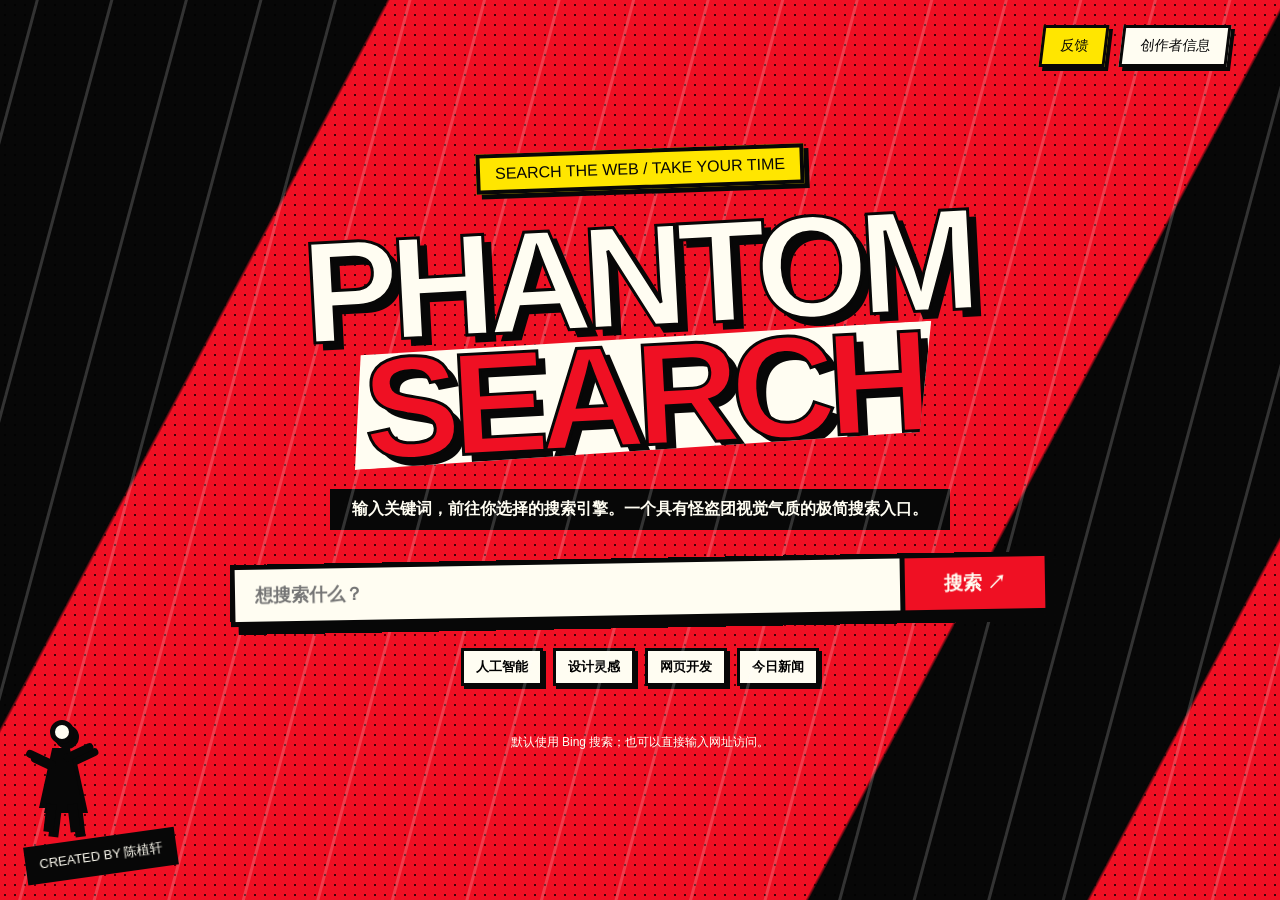
==== index.html @ 52c40236 "Update index.html" ====
<!doctype html><html lang="zh-CN"><head><meta charset="utf-8"><meta name="viewport" content="width=device-width,initial-scale=1"><title>PHANTOM SEARCH</title><style>:root{--r:#ef1023;--b:#070707;--w:#fffdf2;--y:#ffe600}*{box-sizing:border-box}body{margin:0;min-height:100vh;color:var(--w);font-family:Impact,"Arial Black","Microsoft YaHei",sans-serif;background:radial-gradient(circle,rgba(0,0,0,.72) 0 1.3px,transparent 1.5px) 0 0/10px 10px,linear-gradient(118deg,var(--b) 0 22%,transparent 22.2% 73%,var(--b) 73.2% 89%,transparent 89.2%),var(--r);overflow:hidden}body:before{content:"";position:fixed;inset:0;pointer-events:none;opacity:.18;background:repeating-linear-gradient(105deg,transparent 0 34px,#fff 35px 37px,transparent 38px 72px)}a{text-decoration:none;color:inherit}.top{position:absolute;top:25px;right:4vw;display:flex;gap:14px;z-index:5}.top a{color:var(--b);background:var(--w);border:3px solid var(--b);padding:9px 16px;box-shadow:4px 4px 0 var(--b);transform:skew(-7deg);font-size:14px}.top a:first-child{background:var(--y)}main{min-height:100vh;display:grid;place-items:center;padding:90px 20px}.stage{width:min(980px,100%);text-align:center}.stamp{display:inline-block;color:var(--b);background:var(--y);border:4px solid var(--b);padding:7px 15px;box-shadow:5px 5px 0 var(--b);transform:rotate(-2deg)}h1{font-size:clamp(68px,13vw,145px);line-height:.82;margin:28px 0 34px;letter-spacing:-.06em;text-shadow:8px 8px 0 var(--b);-webkit-text-stroke:3px var(--b);transform:rotate(-3deg)}h1 span{display:inline-block;color:var(--r);background:var(--w);padding:0 .08em;clip-path:polygon(2% 4%,100% 0,97% 93%,0 100%)}.sub{font-family:"Microsoft YaHei",sans-serif;font-weight:700;margin:0 auto 28px;max-width:620px;padding:10px 14px;background:var(--b)}.search{display:flex;max-width:820px;margin:auto;transform:rotate(-1deg)}.search input{flex:1;min-width:0;height:62px;padding:0 20px;font-size:18px;font-family:"Microsoft YaHei",sans-serif;font-weight:700;border:5px solid var(--b);outline:0;background:var(--w);color:var(--b);box-shadow:8px 8px 0 var(--b)}.search button{width:145px;border:5px solid var(--b);border-left:0;background:var(--r);color:var(--w);font:900 19px Impact,"Arial Black",sans-serif;cursor:pointer;box-shadow:8px 8px 0 var(--b)}.search button:hover{background:var(--y);color:var(--b)}.quick{margin-top:28px;display:flex;justify-content:center;gap:10px;flex-wrap:wrap}.quick button{font-family:"Microsoft YaHei",sans-serif;font-weight:700;border:3px solid var(--b);background:var(--w);padding:7px 12px;cursor:pointer;box-shadow:3px 3px 0 var(--b)}.note{margin-top:48px;font-family:"Microsoft YaHei",sans-serif;font-size:12px}.corner{position:fixed;left:25px;bottom:25px;background:var(--b);padding:10px 14px;transform:rotate(-8deg);font-size:13px}.phantom{position:fixed;left:25px;bottom:68px;width:70px;height:112px;z-index:30;pointer-events:none;filter:drop-shadow(5px 5px 0 var(--b));animation:f 2.8s ease-in-out infinite}.phantom i{position:absolute;background:var(--b);display:block}.phantom .h{left:25px;top:0;width:24px;height:24px;border:5px solid var(--b);background:var(--w);border-radius:50%}.phantom .bd{left:14px;top:28px;width:44px;height:60px;clip-path:polygon(30% 0,70% 0,100% 100%,0 100%)}.phantom .a{top:35px;width:32px;height:8px;border-radius:8px}.phantom .a1{left:0;transform:rotate(25deg)}.phantom .a2{left:39px;transform:rotate(-25deg);transform-origin:left}.phantom .l{top:84px;width:10px;height:28px}.phantom .l1{left:20px;transform:rotate(7deg)}.phantom .l2{left:44px;transform:rotate(-7deg)}@keyframes f{50%{transform:translateY(-7px) rotate(3deg)}}.transition{position:fixed;inset:0;background:var(--r);z-index:100;opacity:0;pointer-events:none;clip-path:polygon(0 100%,100% 100%,100% 100%,0 100%);transition:opacity .15s,clip-path .42s cubic-bezier(.77,0,.18,1)}body.leaving .transition{opacity:1;clip-path:polygon(0 0,100% 8%,100% 100%,0 92%)}body.leaving .phantom{animation:none;transform:translate(55vw,-45vh) rotate(360deg) scale(1.3);transition:transform .45s cubic-bezier(.2,.8,.2,1)}@media(max-width:650px){.top{right:15px}.top a{font-size:12px;padding:8px 11px}.search{display:block;transform:none}.search input,.search button{width:100%;height:56px}.search button{border:5px solid var(--b);margin-top:10px}.corner{display:none}.phantom{left:8px;bottom:12px;transform:scale(.8);transform-origin:bottom left}}@media(prefers-reduced-motion:reduce){*{animation:none!important;transition:none!important}}</style></head><body><div class="transition"></div><div class="phantom" aria-hidden="true"><i class="h"></i><i class="bd"></i><i class="a a1"></i><i class="a a2"></i><i class="l l1"></i><i class="l l2"></i></div><header class="top"><a href="feedback.html" data-transition>反馈</a><a href="creator.html" data-transition>创作者信息</a></header><main><div class="stage"><div class="stamp">SEARCH THE WEB / TAKE YOUR TIME</div><h1>PHANTOM<br><span>SEARCH</span></h1><p class="sub">输入关键词，前往你选择的搜索引擎。一个具有怪盗团视觉气质的极简搜索入口。</p><form class="search" id="form"><input id="q" autocomplete="off" placeholder="想搜索什么？"><button>搜索 ↗</button></form><div class="quick"><button data-q="人工智能">人工智能</button><button data-q="设计灵感">设计灵感</button><button data-q="网页开发">网页开发</button><button data-q="今日新闻">今日新闻</button></div><div class="note">默认使用 Bing 搜索；也可以直接输入网址访问。</div><div class="corner">CREATED BY 陈植轩</div></div></main><script>const f=document.getElementById('form'),q=document.getElementById('q');f.addEventListener('submit',e=>{e.preventDefault();let x=q.value.trim();if(!x){q.focus();return}location.href=/^https?:\/\//i.test(x)?x:'https://www.bing.com/search?q='+encodeURIComponent(x)});document.querySelectorAll('.quick button').forEach(b=>b.onclick=()=>{q.value=b.dataset.q;f.requestSubmit()});document.querySelectorAll('[data-transition]').forEach(a=>a.onclick=e=>{e.preventDefault();document.body.classList.add('leaving');setTimeout(()=>location.href=a.href,430)});</script></body></html>
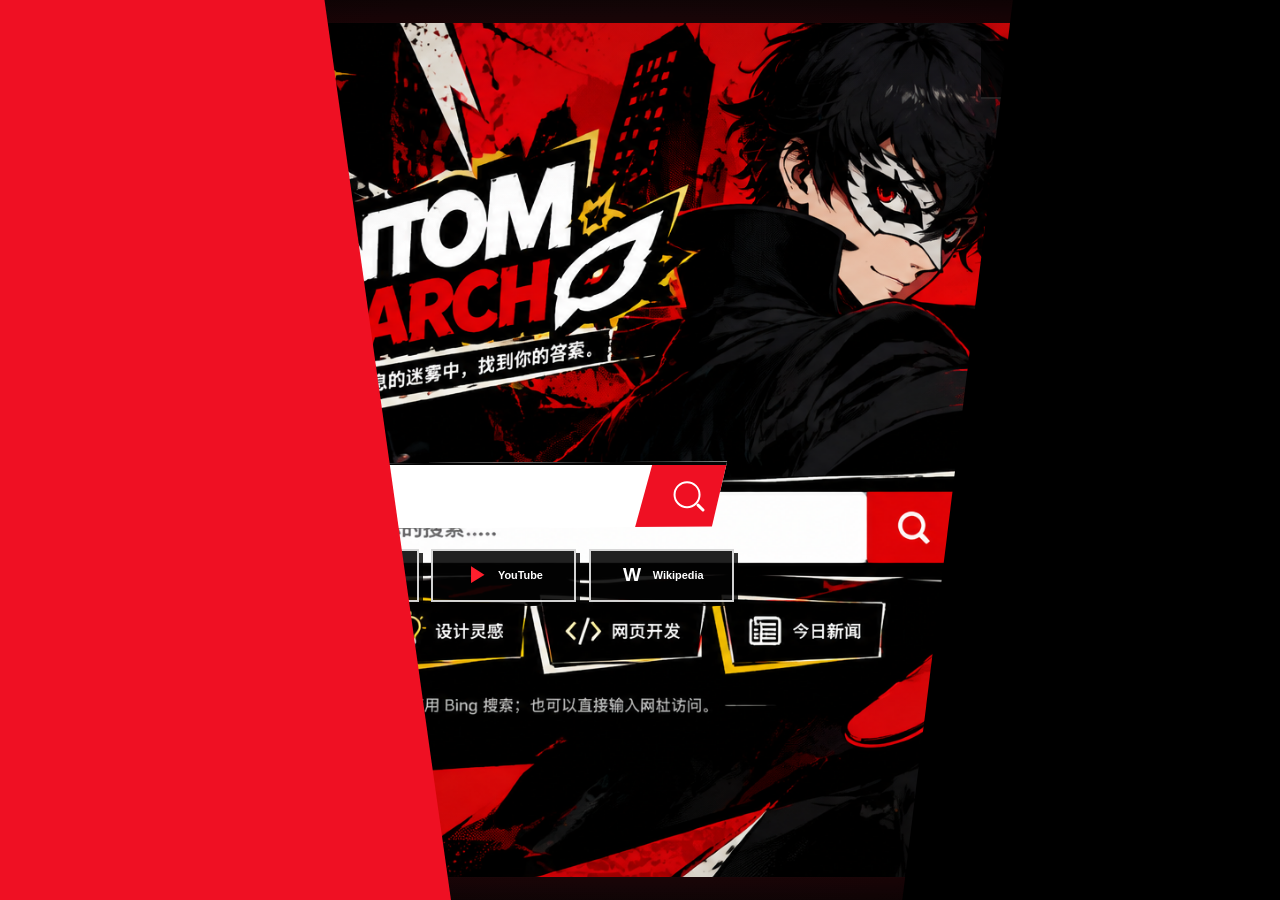
==== commit cdba9883: "Update index.html" ====
--- a/index.html
+++ b/index.html
@@ -1 +1,2277 @@
-<!doctype html><html lang="zh-CN"><head><meta charset="utf-8"><meta name="viewport" content="width=device-width,initial-scale=1"><title>PHANTOM SEARCH</title><style>:root{--r:#ef1023;--b:#070707;--w:#fffdf2;--y:#ffe600}*{box-sizing:border-box}body{margin:0;min-height:100vh;color:var(--w);font-family:Impact,"Arial Black","Microsoft YaHei",sans-serif;background:radial-gradient(circle,rgba(0,0,0,.72) 0 1.3px,transparent 1.5px) 0 0/10px 10px,linear-gradient(118deg,var(--b) 0 22%,transparent 22.2% 73%,var(--b) 73.2% 89%,transparent 89.2%),var(--r);overflow:hidden}body:before{content:"";position:fixed;inset:0;pointer-events:none;opacity:.18;background:repeating-linear-gradient(105deg,transparent 0 34px,#fff 35px 37px,transparent 38px 72px)}a{text-decoration:none;color:inherit}.top{position:absolute;top:25px;right:4vw;display:flex;gap:14px;z-index:5}.top a{color:var(--b);background:var(--w);border:3px solid var(--b);padding:9px 16px;box-shadow:4px 4px 0 var(--b);transform:skew(-7deg);font-size:14px}.top a:first-child{background:var(--y)}main{min-height:100vh;display:grid;place-items:center;padding:90px 20px}.stage{width:min(980px,100%);text-align:center}.stamp{display:inline-block;color:var(--b);background:var(--y);border:4px solid var(--b);padding:7px 15px;box-shadow:5px 5px 0 var(--b);transform:rotate(-2deg)}h1{font-size:clamp(68px,13vw,145px);line-height:.82;margin:28px 0 34px;letter-spacing:-.06em;text-shadow:8px 8px 0 var(--b);-webkit-text-stroke:3px var(--b);transform:rotate(-3deg)}h1 span{display:inline-block;color:var(--r);background:var(--w);padding:0 .08em;clip-path:polygon(2% 4%,100% 0,97% 93%,0 100%)}.sub{font-family:"Microsoft YaHei",sans-serif;font-weight:700;margin:0 auto 28px;max-width:620px;padding:10px 14px;background:var(--b)}.search{display:flex;max-width:820px;margin:auto;transform:rotate(-1deg)}.search input{flex:1;min-width:0;height:62px;padding:0 20px;font-size:18px;font-family:"Microsoft YaHei",sans-serif;font-weight:700;border:5px solid var(--b);outline:0;background:var(--w);color:var(--b);box-shadow:8px 8px 0 var(--b)}.search button{width:145px;border:5px solid var(--b);border-left:0;background:var(--r);color:var(--w);font:900 19px Impact,"Arial Black",sans-serif;cursor:pointer;box-shadow:8px 8px 0 var(--b)}.search button:hover{background:var(--y);color:var(--b)}.quick{margin-top:28px;display:flex;justify-content:center;gap:10px;flex-wrap:wrap}.quick button{font-family:"Microsoft YaHei",sans-serif;font-weight:700;border:3px solid var(--b);background:var(--w);padding:7px 12px;cursor:pointer;box-shadow:3px 3px 0 var(--b)}.note{margin-top:48px;font-family:"Microsoft YaHei",sans-serif;font-size:12px}.corner{position:fixed;left:25px;bottom:25px;background:var(--b);padding:10px 14px;transform:rotate(-8deg);font-size:13px}.phantom{position:fixed;left:25px;bottom:68px;width:70px;height:112px;z-index:30;pointer-events:none;filter:drop-shadow(5px 5px 0 var(--b));animation:f 2.8s ease-in-out infinite}.phantom i{position:absolute;background:var(--b);display:block}.phantom .h{left:25px;top:0;width:24px;height:24px;border:5px solid var(--b);background:var(--w);border-radius:50%}.phantom .bd{left:14px;top:28px;width:44px;height:60px;clip-path:polygon(30% 0,70% 0,100% 100%,0 100%)}.phantom .a{top:35px;width:32px;height:8px;border-radius:8px}.phantom .a1{left:0;transform:rotate(25deg)}.phantom .a2{left:39px;transform:rotate(-25deg);transform-origin:left}.phantom .l{top:84px;width:10px;height:28px}.phantom .l1{left:20px;transform:rotate(7deg)}.phantom .l2{left:44px;transform:rotate(-7deg)}@keyframes f{50%{transform:translateY(-7px) rotate(3deg)}}.transition{position:fixed;inset:0;background:var(--r);z-index:100;opacity:0;pointer-events:none;clip-path:polygon(0 100%,100% 100%,100% 100%,0 100%);transition:opacity .15s,clip-path .42s cubic-bezier(.77,0,.18,1)}body.leaving .transition{opacity:1;clip-path:polygon(0 0,100% 8%,100% 100%,0 92%)}body.leaving .phantom{animation:none;transform:translate(55vw,-45vh) rotate(360deg) scale(1.3);transition:transform .45s cubic-bezier(.2,.8,.2,1)}@media(max-width:650px){.top{right:15px}.top a{font-size:12px;padding:8px 11px}.search{display:block;transform:none}.search input,.search button{width:100%;height:56px}.search button{border:5px solid var(--b);margin-top:10px}.corner{display:none}.phantom{left:8px;bottom:12px;transform:scale(.8);transform-origin:bottom left}}@media(prefers-reduced-motion:reduce){*{animation:none!important;transition:none!important}}</style></head><body><div class="transition"></div><div class="phantom" aria-hidden="true"><i class="h"></i><i class="bd"></i><i class="a a1"></i><i class="a a2"></i><i class="l l1"></i><i class="l l2"></i></div><header class="top"><a href="feedback.html" data-transition>反馈</a><a href="creator.html" data-transition>创作者信息</a></header><main><div class="stage"><div class="stamp">SEARCH THE WEB / TAKE YOUR TIME</div><h1>PHANTOM<br><span>SEARCH</span></h1><p class="sub">输入关键词，前往你选择的搜索引擎。一个具有怪盗团视觉气质的极简搜索入口。</p><form class="search" id="form"><input id="q" autocomplete="off" placeholder="想搜索什么？"><button>搜索 ↗</button></form><div class="quick"><button data-q="人工智能">人工智能</button><button data-q="设计灵感">设计灵感</button><button data-q="网页开发">网页开发</button><button data-q="今日新闻">今日新闻</button></div><div class="note">默认使用 Bing 搜索；也可以直接输入网址访问。</div><div class="corner">CREATED BY 陈植轩</div></div></main><script>const f=document.getElementById('form'),q=document.getElementById('q');f.addEventListener('submit',e=>{e.preventDefault();let x=q.value.trim();if(!x){q.focus();return}location.href=/^https?:\/\//i.test(x)?x:'https://www.bing.com/search?q='+encodeURIComponent(x)});document.querySelectorAll('.quick button').forEach(b=>b.onclick=()=>{q.value=b.dataset.q;f.requestSubmit()});document.querySelectorAll('[data-transition]').forEach(a=>a.onclick=e=>{e.preventDefault();document.body.classList.add('leaving');setTimeout(()=>location.href=a.href,430)});</script></body></html>
+<!doctype html>
+<html lang="zh-CN">
+
+<head>
+<meta charset="utf-8">
+<meta name="viewport" content="width=device-width,initial-scale=1">
+
+<title>PHANTOM SEARCH</title>
+
+<style>
+
+/* =========================================================
+   COLORS
+========================================================= */
+
+:root{
+    --red:#ef1023;
+    --red-dark:#8b0711;
+    --black:#050505;
+    --white:#fffdf2;
+    --yellow:#ffe600;
+    --gold:#ffca28;
+}
+
+*{
+    box-sizing:border-box;
+}
+
+html,
+body{
+    margin:0;
+    width:100%;
+    height:100%;
+}
+
+body{
+    overflow:hidden;
+    background:#000;
+    color:#fff;
+    font-family:
+        Impact,
+        "Arial Black",
+        "Microsoft YaHei",
+        sans-serif;
+}
+
+
+/* =========================================================
+   ACCESSIBILITY
+========================================================= */
+
+.sr-only{
+    position:absolute;
+    width:1px;
+    height:1px;
+    padding:0;
+    margin:-1px;
+    overflow:hidden;
+    clip:rect(0,0,0,0);
+    white-space:nowrap;
+    border:0;
+}
+
+
+/* =========================================================
+   OUTER SCREEN
+========================================================= */
+
+.screen{
+    position:fixed;
+    inset:0;
+
+    display:grid;
+    place-items:center;
+
+    overflow:hidden;
+
+    background:
+        radial-gradient(
+            circle at center,
+            #181818 0,
+            #050505 55%,
+            #000 100%
+        );
+}
+
+
+/* =========================================================
+   3:2 ART STAGE
+
+   背景图本身是 1536 × 1024（3:2）
+   保持这个比例可以让所有按钮位置与背景稳定对应
+========================================================= */
+
+.stage{
+    position:relative;
+
+    width:min(100vw,150vh);
+    aspect-ratio:3 / 2;
+
+    overflow:hidden;
+
+    background:#000;
+
+    box-shadow:
+        0 0 70px rgba(239,16,35,.18);
+}
+
+
+/* =========================================================
+   BACKGROUND ART
+========================================================= */
+
+.art{
+    position:absolute;
+    inset:-1.5%;
+
+    background-image:
+        url("assets/home-bg.png");
+
+    background-size:
+        100% 100%;
+
+    background-position:
+        center;
+
+    background-repeat:
+        no-repeat;
+
+    transform:
+        scale(1.03);
+
+    transition:
+        transform .7s
+        cubic-bezier(.2,.75,.15,1),
+        filter .45s ease;
+}
+
+
+/* 轻微暗角 */
+
+.art::after{
+    content:"";
+
+    position:absolute;
+    inset:0;
+
+    pointer-events:none;
+
+    background:
+        radial-gradient(
+            ellipse at center,
+            transparent 40%,
+            rgba(0,0,0,.18) 100%
+        );
+}
+
+
+/* =========================================================
+   TOP NAVIGATION
+========================================================= */
+
+.top-nav{
+    position:absolute;
+
+    top:2.1%;
+    right:2.6%;
+
+    z-index:30;
+
+    display:flex;
+    align-items:center;
+
+    gap:8px;
+
+    background:
+        rgba(0,0,0,.78);
+
+    padding:
+        .6% 1.1%;
+
+    border-bottom:
+        2px solid rgba(255,255,255,.12);
+}
+
+
+.nav-divider{
+    width:1px;
+    height:24px;
+
+    margin:0 8px;
+
+    background:
+        rgba(255,255,255,.55);
+}
+
+
+.nav-link{
+    position:relative;
+
+    display:flex;
+    align-items:center;
+
+    gap:9px;
+
+    padding:
+        7px 11px;
+
+    border:0;
+
+    color:#fff;
+
+    background:
+        transparent;
+
+    font-family:
+        "Microsoft YaHei",
+        sans-serif;
+
+    font-size:
+        clamp(12px,1vw,17px);
+
+    font-weight:900;
+
+    text-decoration:none;
+
+    cursor:pointer;
+
+    transition:
+        transform .16s ease,
+        color .16s ease;
+}
+
+
+.nav-link:hover{
+    color:var(--yellow);
+
+    transform:
+        translateY(-2px);
+}
+
+
+.nav-icon{
+    display:grid;
+    place-items:center;
+
+    width:26px;
+    height:26px;
+
+    color:var(--red);
+
+    font-size:19px;
+}
+
+
+.nav-link::after{
+    content:"";
+
+    position:absolute;
+
+    left:10px;
+    right:10px;
+
+    bottom:1px;
+
+    height:3px;
+
+    background:
+        var(--red);
+
+    transform:
+        scaleX(0);
+
+    transform-origin:
+        left;
+
+    transition:
+        transform .18s ease;
+}
+
+
+.nav-link:hover::after{
+    transform:
+        scaleX(1);
+}
+
+
+/* =========================================================
+   SEARCH AREA
+
+   位置对应背景图片中的搜索栏
+========================================================= */
+
+.search-area{
+    position:absolute;
+
+    left:3.25%;
+    top:51.35%;
+
+    width:54.1%;
+    height:18%;
+
+    z-index:25;
+}
+
+
+/* =========================================================
+   SEARCH FORM
+========================================================= */
+
+.search-form{
+    position:relative;
+
+    display:flex;
+
+    width:100%;
+    height:45%;
+
+    min-height:48px;
+
+    background:
+        #fff;
+
+    border:
+        clamp(3px,.28vw,5px)
+        solid
+        #050505;
+
+    box-shadow:
+        0 0 0
+        clamp(2px,.14vw,3px)
+        #fff;
+
+    clip-path:
+        polygon(
+            1% 5%,
+            99% 0,
+            96.8% 94%,
+            0 100%
+        );
+
+    transition:
+        filter .2s ease,
+        transform .2s ease;
+}
+
+
+.search-form:focus-within{
+    filter:
+        drop-shadow(
+            0 0 10px
+            rgba(255,230,0,.72)
+        );
+
+    transform:
+        translateY(-2px);
+}
+
+
+/* 扫描光 */
+
+.search-form::after{
+    content:"";
+
+    position:absolute;
+
+    left:-40%;
+    top:0;
+
+    width:24%;
+    height:100%;
+
+    pointer-events:none;
+
+    background:
+        linear-gradient(
+            90deg,
+            transparent,
+            rgba(255,230,0,.2),
+            rgba(255,255,255,.75),
+            transparent
+        );
+
+    transform:
+        skewX(-20deg);
+
+    opacity:0;
+}
+
+
+.search-form:focus-within::after{
+    animation:
+        inputScan .75s ease-out;
+}
+
+
+@keyframes inputScan{
+
+    0%{
+        left:-40%;
+        opacity:0;
+    }
+
+    20%{
+        opacity:1;
+    }
+
+    100%{
+        left:120%;
+        opacity:0;
+    }
+
+}
+
+
+/* =========================================================
+   SEARCH INPUT
+========================================================= */
+
+.search-input{
+    position:relative;
+
+    z-index:2;
+
+    flex:1;
+
+    min-width:0;
+
+    border:0;
+    outline:0;
+
+    padding:
+        0 4.5%;
+
+    color:#222;
+
+    background:#fff;
+
+    font-family:
+        "Microsoft YaHei",
+        sans-serif;
+
+    font-size:
+        clamp(13px,1.2vw,20px);
+
+    font-weight:700;
+}
+
+
+.search-input::placeholder{
+    color:#999;
+}
+
+
+/* =========================================================
+   SEARCH BUTTON
+========================================================= */
+
+.search-button{
+    position:relative;
+
+    z-index:3;
+
+    width:14%;
+
+    min-width:70px;
+
+    border:0;
+
+    color:#fff;
+
+    background:
+        var(--red);
+
+    cursor:pointer;
+
+    clip-path:
+        polygon(
+            18% 0,
+            100% 0,
+            100% 100%,
+            0 100%
+        );
+
+    transition:
+        background .16s ease,
+        color .16s ease;
+}
+
+
+.search-button:hover{
+    color:#050505;
+    background:
+        var(--yellow);
+}
+
+
+.search-icon{
+    position:absolute;
+
+    left:54%;
+    top:50%;
+
+    width:28%;
+    aspect-ratio:1;
+
+    border:
+        clamp(2px,.22vw,4px)
+        solid
+        currentColor;
+
+    border-radius:50%;
+
+    transform:
+        translate(-50%,-55%);
+}
+
+
+.search-icon::after{
+    content:"";
+
+    position:absolute;
+
+    width:45%;
+    height:12%;
+
+    right:-31%;
+    bottom:-14%;
+
+    border-radius:3px;
+
+    background:
+        currentColor;
+
+    transform:
+        rotate(45deg);
+}
+
+
+/* =========================================================
+   SEARCH ENGINE ROW
+========================================================= */
+
+.engine-row{
+    display:flex;
+
+    align-items:center;
+
+    gap:2%;
+
+    height:47%;
+
+    padding-top:2.5%;
+}
+
+
+.engine-label{
+    color:#fff;
+
+    font-family:
+        "Microsoft YaHei",
+        sans-serif;
+
+    font-size:
+        clamp(11px,.95vw,16px);
+
+    font-weight:900;
+
+    white-space:nowrap;
+
+    text-shadow:
+        2px 2px 0 #000;
+}
+
+
+.engine-buttons{
+    flex:1;
+
+    display:grid;
+
+    grid-template-columns:
+        repeat(4,1fr);
+
+    gap:2%;
+}
+
+
+.engine-button{
+    position:relative;
+
+    display:flex;
+
+    align-items:center;
+    justify-content:center;
+
+    gap:8px;
+
+    height:
+        clamp(38px,4.1vw,58px);
+
+    border:
+        2px solid
+        rgba(255,255,255,.82);
+
+    color:#fff;
+
+    background:
+        rgba(3,3,3,.88);
+
+    box-shadow:
+        4px 4px 0
+        rgba(0,0,0,.8);
+
+    font-family:
+        Arial,
+        "Microsoft YaHei",
+        sans-serif;
+
+    font-size:
+        clamp(10px,.85vw,15px);
+
+    font-weight:700;
+
+    cursor:pointer;
+
+    transition:
+        transform .16s ease,
+        border-color .16s ease,
+        color .16s ease,
+        background .16s ease;
+}
+
+
+.engine-button:hover{
+    border-color:
+        var(--yellow);
+
+    transform:
+        translateY(-3px);
+}
+
+
+.engine-button.active{
+    color:#050505;
+
+    background:
+        var(--yellow);
+
+    border-color:
+        #050505;
+
+    box-shadow:
+        5px 5px 0
+        var(--red);
+}
+
+
+.engine-symbol{
+    display:grid;
+
+    place-items:center;
+
+    width:
+        clamp(22px,2vw,31px);
+
+    height:
+        clamp(22px,2vw,31px);
+
+    font-family:
+        Impact,
+        Arial,
+        sans-serif;
+
+    font-size:
+        clamp(14px,1.5vw,23px);
+}
+
+
+.bing{
+    color:#00b7ff;
+}
+
+
+.google{
+    color:#4285f4;
+}
+
+
+.youtube{
+    color:#ff1f2d;
+}
+
+
+.wikipedia{
+    color:#fff;
+}
+
+
+/* active 时图标变黑 */
+
+.engine-button.active
+.engine-symbol{
+    color:#050505;
+}
+
+
+/* =========================================================
+   HAND ENERGY
+
+   放在人物前方手掌附近
+========================================================= */
+
+.hand-energy{
+    position:absolute;
+
+    left:84.1%;
+    top:53.7%;
+
+    width:8%;
+    aspect-ratio:1;
+
+    z-index:18;
+
+    pointer-events:none;
+
+    transform:
+        translate(-50%,-50%);
+}
+
+
+.energy-ring{
+    position:absolute;
+
+    inset:0;
+
+    border:
+        2px solid
+        rgba(255,202,40,.75);
+
+    border-radius:50%;
+
+    opacity:.35;
+
+    animation:
+        ringIdle 3s
+        ease-in-out
+        infinite;
+}
+
+
+.energy-ring:nth-child(2){
+    inset:20%;
+
+    animation-delay:
+        -.7s;
+}
+
+
+.energy-core{
+    position:absolute;
+
+    left:50%;
+    top:50%;
+
+    width:8px;
+    height:8px;
+
+    border-radius:50%;
+
+    background:
+        var(--yellow);
+
+    box-shadow:
+        0 0 14px var(--yellow),
+        0 0 24px var(--red);
+
+    transform:
+        translate(-50%,-50%);
+}
+
+
+@keyframes ringIdle{
+
+    0%,
+    100%{
+        opacity:.18;
+        transform:
+            scale(.7)
+            rotate(0deg);
+    }
+
+    50%{
+        opacity:.55;
+        transform:
+            scale(1.15)
+            rotate(100deg);
+    }
+
+}
+
+
+/* =========================================================
+   PAGE TRANSITION FX
+========================================================= */
+
+.transition-fx{
+    position:fixed;
+
+    inset:0;
+
+    z-index:500;
+
+    pointer-events:none;
+
+    overflow:hidden;
+}
+
+
+.transition-flash{
+    position:absolute;
+
+    inset:0;
+
+    background:#fff;
+
+    opacity:0;
+}
+
+
+.transition-red{
+    position:absolute;
+
+    left:-130%;
+    top:-20%;
+
+    width:160%;
+    height:150%;
+
+    background:
+        var(--red);
+
+    transform:
+        rotate(-8deg);
+}
+
+
+.transition-black{
+    position:absolute;
+
+    right:-140%;
+    top:-25%;
+
+    width:165%;
+    height:160%;
+
+    background:#000;
+
+    transform:
+        rotate(7deg);
+}
+
+
+/* =========================================================
+   CREATOR TRANSITION
+========================================================= */
+
+body.to-creator
+.art{
+    transform:
+        scale(1.09)
+        translate(-2%,1%);
+
+    filter:
+        contrast(1.08)
+        saturate(1.12);
+}
+
+
+body.to-creator
+.hand-energy{
+    animation:
+        creatorEnergy
+        .48s
+        ease-out
+        forwards;
+}
+
+
+@keyframes creatorEnergy{
+
+    0%{
+        transform:
+            translate(-50%,-50%)
+            scale(.8);
+    }
+
+    55%{
+        filter:
+            drop-shadow(
+                0 0 25px
+                var(--yellow)
+            );
+
+        transform:
+            translate(-50%,-50%)
+            scale(2.5)
+            rotate(80deg);
+    }
+
+    100%{
+        opacity:0;
+
+        transform:
+            translate(-50%,-50%)
+            scale(4);
+    }
+
+}
+
+
+body.to-creator
+.transition-flash{
+    animation:
+        pageFlash
+        .25s
+        .31s
+        ease-out
+        forwards;
+}
+
+
+body.to-creator
+.transition-red{
+    animation:
+        creatorRed
+        .45s
+        .32s
+        cubic-bezier(.7,0,.2,1)
+        forwards;
+}
+
+
+body.to-creator
+.transition-black{
+    animation:
+        creatorBlack
+        .45s
+        .43s
+        cubic-bezier(.7,0,.2,1)
+        forwards;
+}
+
+
+@keyframes creatorRed{
+
+    to{
+        left:-10%;
+    }
+
+}
+
+
+@keyframes creatorBlack{
+
+    to{
+        right:-8%;
+    }
+
+}
+
+
+/* =========================================================
+   FEEDBACK TRANSITION
+========================================================= */
+
+body.to-feedback
+.art{
+    transform:
+        scale(1.12)
+        translate(-3%,1.5%);
+
+    filter:
+        contrast(1.14)
+        saturate(1.18);
+}
+
+
+body.to-feedback
+.hand-energy{
+    animation:
+        feedbackBurst
+        .42s
+        ease-out
+        forwards;
+}
+
+
+@keyframes feedbackBurst{
+
+    0%{
+        transform:
+            translate(-50%,-50%)
+            scale(.6);
+    }
+
+    50%{
+        opacity:1;
+
+        filter:
+            drop-shadow(
+                0 0 30px
+                var(--red)
+            );
+
+        transform:
+            translate(-50%,-50%)
+            scale(3.5);
+    }
+
+    100%{
+        opacity:0;
+
+        transform:
+            translate(-50%,-50%)
+            scale(6);
+    }
+
+}
+
+
+body.to-feedback
+.transition-flash{
+    animation:
+        pageFlash
+        .22s
+        .2s
+        ease-out
+        forwards;
+}
+
+
+body.to-feedback
+.transition-red{
+    animation:
+        feedbackRed
+        .42s
+        .21s
+        cubic-bezier(.7,0,.2,1)
+        forwards;
+}
+
+
+body.to-feedback
+.transition-black{
+    animation:
+        feedbackBlack
+        .38s
+        .33s
+        cubic-bezier(.7,0,.2,1)
+        forwards;
+}
+
+
+@keyframes feedbackRed{
+
+    from{
+        left:110%;
+    }
+
+    to{
+        left:-10%;
+    }
+
+}
+
+
+@keyframes feedbackBlack{
+
+    from{
+        right:120%;
+    }
+
+    to{
+        right:-5%;
+    }
+
+}
+
+
+@keyframes pageFlash{
+
+    0%{
+        opacity:0;
+    }
+
+    40%{
+        opacity:.85;
+    }
+
+    100%{
+        opacity:0;
+    }
+
+}
+
+
+/* =========================================================
+   CURSOR
+========================================================= */
+
+.custom-cursor{
+    position:fixed;
+
+    left:-100px;
+    top:-100px;
+
+    width:30px;
+    height:30px;
+
+    z-index:9999;
+
+    pointer-events:none;
+
+    transform:
+        translate(-50%,-50%);
+}
+
+
+.custom-cursor::before{
+    content:"";
+
+    position:absolute;
+
+    inset:2px;
+
+    border:
+        2px solid
+        var(--yellow);
+
+    border-radius:50%;
+
+    box-shadow:
+        0 0 9px
+        rgba(255,230,0,.8);
+}
+
+
+.custom-cursor::after{
+    content:"✦";
+
+    position:absolute;
+
+    left:50%;
+    top:50%;
+
+    color:
+        var(--red);
+
+    font-size:15px;
+
+    transform:
+        translate(-50%,-53%);
+}
+
+
+.cursor-dot{
+    position:fixed;
+
+    width:7px;
+    height:7px;
+
+    z-index:9998;
+
+    pointer-events:none;
+
+    background:
+        var(--yellow);
+
+    transform:
+        translate(-50%,-50%)
+        rotate(45deg);
+
+    animation:
+        dotFade .45s
+        linear
+        forwards;
+}
+
+
+@keyframes dotFade{
+
+    to{
+        opacity:0;
+        transform:
+            translate(-50%,-50%)
+            rotate(160deg)
+            scale(.1);
+    }
+
+}
+
+
+/* =========================================================
+   WIDE-SCREEN DECORATIVE SIDES
+========================================================= */
+
+.side-decoration{
+    position:fixed;
+
+    top:0;
+    bottom:0;
+
+    width:14vw;
+
+    pointer-events:none;
+
+    opacity:.5;
+
+    background:
+        repeating-linear-gradient(
+            -17deg,
+            transparent 0 60px,
+            rgba(239,16,35,.18) 61px 64px,
+            transparent 65px 110px
+        );
+}
+
+
+.side-left{
+    left:0;
+}
+
+
+.side-right{
+    right:0;
+}
+
+
+/* =========================================================
+   MOBILE
+========================================================= */
+
+@media(max-width:760px){
+
+    body{
+        overflow:auto;
+    }
+
+
+    .screen{
+        display:block;
+
+        min-height:100vh;
+
+        background:#050505;
+    }
+
+
+    .stage{
+        width:100vw;
+        height:100vh;
+
+        aspect-ratio:auto;
+    }
+
+
+    .art{
+        inset:0;
+
+        background-size:
+            cover;
+
+        background-position:
+            67% center;
+
+        filter:
+            brightness(.72);
+
+        transform:none;
+    }
+
+
+    .top-nav{
+        top:14px;
+        right:10px;
+
+        padding:3px 5px;
+
+        gap:1px;
+    }
+
+
+    .nav-divider{
+        margin:0 2px;
+    }
+
+
+    .nav-link{
+        padding:7px 8px;
+
+        font-size:11px;
+    }
+
+
+    .nav-icon{
+        width:18px;
+        height:18px;
+
+        font-size:14px;
+    }
+
+
+    .search-area{
+        left:5%;
+        top:auto;
+        bottom:7%;
+
+        width:90%;
+        height:auto;
+
+        padding:
+            13px;
+
+        background:
+            rgba(0,0,0,.83);
+
+        border-left:
+            5px solid
+            var(--red);
+
+        clip-path:
+            polygon(
+                0 3%,
+                98% 0,
+                100% 95%,
+                2% 100%
+            );
+    }
+
+
+    .search-form{
+        height:56px;
+    }
+
+
+    .engine-row{
+        height:auto;
+
+        padding-top:
+            13px;
+    }
+
+
+    .engine-label{
+        display:none;
+    }
+
+
+    .engine-buttons{
+        gap:6px;
+    }
+
+
+    .engine-button{
+        height:44px;
+
+        padding:
+            0 4px;
+
+        font-size:10px;
+    }
+
+
+    .engine-button span:last-child{
+        display:none;
+    }
+
+
+    .hand-energy{
+        display:none;
+    }
+
+
+    .side-decoration{
+        display:none;
+    }
+
+}
+
+
+/* =========================================================
+   TOUCH DEVICES
+========================================================= */
+
+@media(pointer:fine){
+
+    body,
+    button,
+    input,
+    a{
+        cursor:none;
+    }
+
+}
+
+
+@media(pointer:coarse){
+
+    .custom-cursor{
+        display:none;
+    }
+
+}
+
+
+/* =========================================================
+   REDUCED MOTION
+========================================================= */
+
+@media(prefers-reduced-motion:reduce){
+
+    *,
+    *::before,
+    *::after{
+        animation:none !important;
+        transition:none !important;
+    }
+
+}
+
+</style>
+
+</head>
+
+
+<body>
+
+<div class="side-decoration side-left"></div>
+<div class="side-decoration side-right"></div>
+
+
+<div class="screen">
+
+    <div class="stage"
+         id="stage">
+
+
+        <!-- =============================================
+             FINAL HOMEPAGE ART
+        ============================================== -->
+
+        <div class="art"
+             id="art">
+        </div>
+
+
+        <!-- =============================================
+             SEO / ACCESSIBILITY TITLE
+        ============================================== -->
+
+        <h1 class="sr-only">
+            PHANTOM SEARCH
+        </h1>
+
+
+        <!-- =============================================
+             TOP NAVIGATION
+        ============================================== -->
+
+        <nav class="top-nav">
+
+            <a
+                href="feedback.html"
+                class="nav-link"
+                id="feedbackLink"
+                aria-label="前往反馈页面"
+            >
+
+                <span class="nav-icon">
+                    ✉
+                </span>
+
+                <span>
+                    反馈
+                </span>
+
+            </a>
+
+
+            <span class="nav-divider"></span>
+
+
+            <a
+                href="creator.html"
+                class="nav-link"
+                id="creatorLink"
+                aria-label="前往创作者信息页面"
+            >
+
+                <span class="nav-icon">
+                    ♟
+                </span>
+
+                <span>
+                    创作者信息
+                </span>
+
+            </a>
+
+        </nav>
+
+
+        <!-- =============================================
+             REAL SEARCH UI
+        ============================================== -->
+
+        <section
+            class="search-area"
+            aria-label="搜索区域"
+        >
+
+            <form
+                class="search-form"
+                id="searchForm"
+            >
+
+                <input
+                    class="search-input"
+                    id="searchInput"
+                    type="text"
+                    autocomplete="off"
+                    spellcheck="false"
+                    placeholder="搜索任何内容..."
+                    aria-label="搜索内容"
+                >
+
+
+                <button
+                    class="search-button"
+                    type="submit"
+                    aria-label="搜索"
+                >
+
+                    <span
+                        class="search-icon"
+                        aria-hidden="true">
+                    </span>
+
+                </button>
+
+            </form>
+
+
+            <!-- SEARCH ENGINES -->
+
+            <div class="engine-row">
+
+                <span class="engine-label">
+                    快捷搜索：
+                </span>
+
+
+                <div class="engine-buttons">
+
+
+                    <button
+                        type="button"
+                        class="engine-button active"
+                        data-engine="bing"
+                    >
+
+                        <span class="engine-symbol bing">
+                            B
+                        </span>
+
+                        <span>
+                            Bing
+                        </span>
+
+                    </button>
+
+
+                    <button
+                        type="button"
+                        class="engine-button"
+                        data-engine="google"
+                    >
+
+                        <span class="engine-symbol google">
+                            G
+                        </span>
+
+                        <span>
+                            Google
+                        </span>
+
+                    </button>
+
+
+                    <button
+                        type="button"
+                        class="engine-button"
+                        data-engine="youtube"
+                    >
+
+                        <span class="engine-symbol youtube">
+                            ▶
+                        </span>
+
+                        <span>
+                            YouTube
+                        </span>
+
+                    </button>
+
+
+                    <button
+                        type="button"
+                        class="engine-button"
+                        data-engine="wikipedia"
+                    >
+
+                        <span class="engine-symbol wikipedia">
+                            W
+                        </span>
+
+                        <span>
+                            Wikipedia
+                        </span>
+
+                    </button>
+
+
+                </div>
+
+            </div>
+
+        </section>
+
+
+        <!-- =============================================
+             HAND ENERGY
+        ============================================== -->
+
+        <div
+            class="hand-energy"
+            aria-hidden="true"
+        >
+
+            <div class="energy-ring"></div>
+            <div class="energy-ring"></div>
+            <div class="energy-core"></div>
+
+        </div>
+
+    </div>
+
+</div>
+
+
+<!-- =============================================
+     PAGE TRANSITION
+============================================== -->
+
+<div
+    class="transition-fx"
+    aria-hidden="true"
+>
+
+    <div class="transition-flash"></div>
+    <div class="transition-red"></div>
+    <div class="transition-black"></div>
+
+</div>
+
+
+<!-- =============================================
+     CUSTOM CURSOR
+============================================== -->
+
+<div
+    class="custom-cursor"
+    id="customCursor"
+    aria-hidden="true"
+></div>
+
+
+<script>
+
+/* =========================================================
+   SEARCH ENGINE
+========================================================= */
+
+const searchForm =
+    document.getElementById(
+        "searchForm"
+    );
+
+const searchInput =
+    document.getElementById(
+        "searchInput"
+    );
+
+const engineButtons =
+    document.querySelectorAll(
+        ".engine-button"
+    );
+
+
+let currentEngine =
+    "bing";
+
+
+const engines = {
+
+    bing:
+        "https://www.bing.com/search?q=",
+
+    google:
+        "https://www.google.com/search?q=",
+
+    youtube:
+        "https://www.youtube.com/results?search_query=",
+
+    wikipedia:
+        "https://zh.wikipedia.org/w/index.php?search="
+
+};
+
+
+
+/* =========================================================
+   CHANGE ENGINE
+========================================================= */
+
+engineButtons.forEach(button => {
+
+    button.addEventListener(
+        "click",
+        function(){
+
+            engineButtons.forEach(
+                item => {
+
+                    item.classList.remove(
+                        "active"
+                    );
+
+                }
+            );
+
+
+            this.classList.add(
+                "active"
+            );
+
+
+            currentEngine =
+                this.dataset.engine;
+
+
+            /*
+               如果输入框已经有内容，
+               点击搜索引擎按钮直接执行搜索。
+            */
+
+            if(
+                searchInput.value
+                .trim()
+            ){
+
+                performSearch();
+
+            }else{
+
+                searchInput.focus();
+
+            }
+
+        }
+    );
+
+});
+
+
+
+/* =========================================================
+   SEARCH FORM
+========================================================= */
+
+searchForm.addEventListener(
+    "submit",
+    function(event){
+
+        event.preventDefault();
+
+        performSearch();
+
+    }
+);
+
+
+
+/* =========================================================
+   SEARCH FUNCTION
+========================================================= */
+
+function performSearch(){
+
+    const value =
+        searchInput.value.trim();
+
+
+    if(!value){
+
+        searchInput.focus();
+
+        return;
+
+    }
+
+
+    /*
+       完整 URL：
+       https://example.com
+    */
+
+    if(
+        /^https?:\/\//i
+        .test(value)
+    ){
+
+        window.location.href =
+            value;
+
+        return;
+
+    }
+
+
+    /*
+       类似：
+       github.com
+       openai.com
+       wikipedia.org/wiki/...
+    */
+
+    if(
+        !/\s/.test(value)
+        &&
+        /^[a-z0-9-]+(\.[a-z0-9-]+)+([/?#].*)?$/i
+        .test(value)
+    ){
+
+        window.location.href =
+            "https://" + value;
+
+        return;
+
+    }
+
+
+    /*
+       普通关键词搜索
+    */
+
+    const target =
+        engines[currentEngine]
+        +
+        encodeURIComponent(value);
+
+
+    window.location.href =
+        target;
+
+}
+
+
+
+/* =========================================================
+   NAVIGATION TRANSITIONS
+========================================================= */
+
+const creatorLink =
+    document.getElementById(
+        "creatorLink"
+    );
+
+const feedbackLink =
+    document.getElementById(
+        "feedbackLink"
+    );
+
+
+creatorLink.addEventListener(
+    "click",
+    function(event){
+
+        event.preventDefault();
+
+        goToPage(
+            this.href,
+            "creator"
+        );
+
+    }
+);
+
+
+feedbackLink.addEventListener(
+    "click",
+    function(event){
+
+        event.preventDefault();
+
+        goToPage(
+            this.href,
+            "feedback"
+        );
+
+    }
+);
+
+
+
+/* =========================================================
+   PAGE TRANSITION FUNCTION
+========================================================= */
+
+let changingPage =
+    false;
+
+
+function goToPage(
+    target,
+    type
+){
+
+    if(changingPage){
+        return;
+    }
+
+
+    changingPage =
+        true;
+
+
+    if(
+        type ===
+        "creator"
+    ){
+
+        document.body
+            .classList
+            .add(
+                "to-creator"
+            );
+
+    }else{
+
+        document.body
+            .classList
+            .add(
+                "to-feedback"
+            );
+
+    }
+
+
+    /*
+       当前版本：
+       使用网页动态过渡。
+
+       以后如果我们制作出真正连续人物动画，
+       就可以在这里接入动画，
+       整个首页其他代码都不用推翻。
+    */
+
+    setTimeout(
+        function(){
+
+            window.location.href =
+                target;
+
+        },
+        720
+    );
+
+}
+
+
+
+/* =========================================================
+   BACKGROUND PARALLAX
+========================================================= */
+
+const art =
+    document.getElementById(
+        "art"
+    );
+
+const stage =
+    document.getElementById(
+        "stage"
+    );
+
+
+let pointerX =
+    0;
+
+let pointerY =
+    0;
+
+
+stage.addEventListener(
+    "mousemove",
+    function(event){
+
+        if(
+            changingPage
+        ){
+            return;
+        }
+
+
+        const rect =
+            stage.getBoundingClientRect();
+
+
+        const x =
+            (
+                event.clientX
+                -
+                rect.left
+            )
+            /
+            rect.width
+            -
+            .5;
+
+
+        const y =
+            (
+                event.clientY
+                -
+                rect.top
+            )
+            /
+            rect.height
+            -
+            .5;
+
+
+        pointerX =
+            x * -5;
+
+        pointerY =
+            y * -3;
+
+
+        art.style.transform =
+            `scale(1.035)
+             translate(
+                 ${pointerX}px,
+                 ${pointerY}px
+             )`;
+
+    }
+);
+
+
+stage.addEventListener(
+    "mouseleave",
+    function(){
+
+        if(
+            changingPage
+        ){
+            return;
+        }
+
+
+        art.style.transform =
+            "scale(1.03)";
+
+    }
+);
+
+
+
+/* =========================================================
+   CUSTOM CURSOR
+========================================================= */
+
+const cursor =
+    document.getElementById(
+        "customCursor"
+    );
+
+
+let mouseX =
+    -100;
+
+let mouseY =
+    -100;
+
+let cursorX =
+    -100;
+
+let cursorY =
+    -100;
+
+let lastTrail =
+    0;
+
+
+
+document.addEventListener(
+    "mousemove",
+    function(event){
+
+        mouseX =
+            event.clientX;
+
+        mouseY =
+            event.clientY;
+
+
+        createCursorTrail(
+            mouseX,
+            mouseY
+        );
+
+    }
+);
+
+
+
+function animateCursor(){
+
+    cursorX +=
+        (
+            mouseX
+            -
+            cursorX
+        )
+        *
+        .28;
+
+
+    cursorY +=
+        (
+            mouseY
+            -
+            cursorY
+        )
+        *
+        .28;
+
+
+    cursor.style.left =
+        cursorX + "px";
+
+    cursor.style.top =
+        cursorY + "px";
+
+
+    requestAnimationFrame(
+        animateCursor
+    );
+
+}
+
+
+animateCursor();
+
+
+
+/* =========================================================
+   CURSOR TRAIL
+========================================================= */
+
+function createCursorTrail(
+    x,
+    y
+){
+
+    if(
+        !window.matchMedia(
+            "(pointer:fine)"
+        ).matches
+    ){
+        return;
+    }
+
+
+    const now =
+        performance.now();
+
+
+    if(
+        now
+        -
+        lastTrail
+        <
+        45
+    ){
+        return;
+    }
+
+
+    lastTrail =
+        now;
+
+
+    const particle =
+        document.createElement(
+            "span"
+        );
+
+
+    particle.className =
+        "cursor-dot";
+
+
+    particle.style.left =
+        (
+            x
+            +
+            (
+                Math.random()
+                -
+                .5
+            )
+            *
+            10
+        )
+        +
+        "px";
+
+
+    particle.style.top =
+        (
+            y
+            +
+            (
+                Math.random()
+                -
+                .5
+            )
+            *
+            10
+        )
+        +
+        "px";
+
+
+    document.body.appendChild(
+        particle
+    );
+
+
+    setTimeout(
+        function(){
+
+            particle.remove();
+
+        },
+        470
+    );
+
+}
+
+</script>
+
+</body>
+</html>
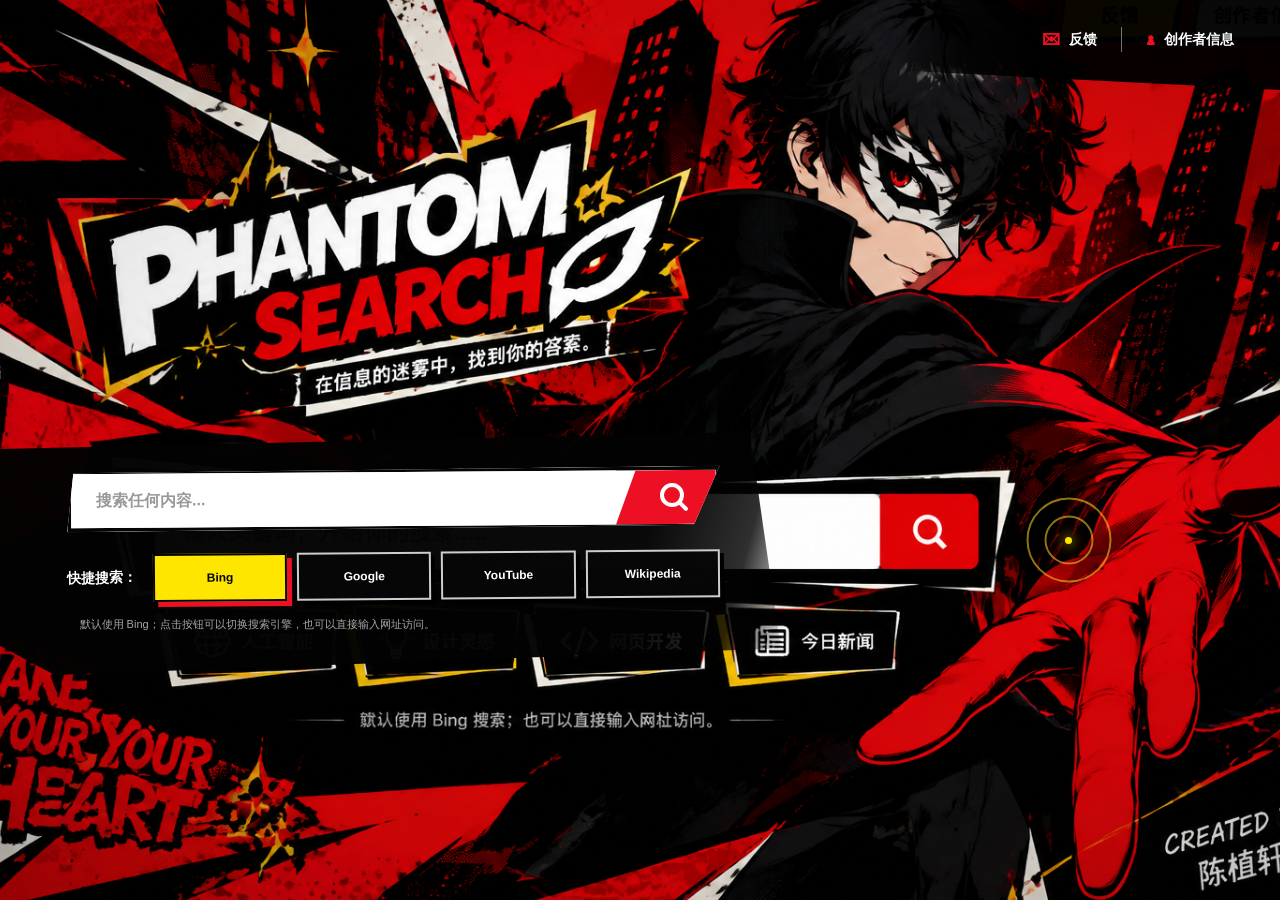
==== commit 2d2a632f: "Update index.html" ====
--- a/index.html
+++ b/index.html
@@ -9,17 +9,12 @@
 
 <style>
 
-/* =========================================================
-   COLORS
-========================================================= */
-
 :root{
-    --red:#ef1023;
-    --red-dark:#8b0711;
+    --red:#ed1024;
     --black:#050505;
     --white:#fffdf2;
     --yellow:#ffe600;
-    --gold:#ffca28;
+    --gold:#ffc928;
 }
 
 *{
@@ -44,156 +39,170 @@
         sans-serif;
 }
 
-
-/* =========================================================
-   ACCESSIBILITY
-========================================================= */
-
-.sr-only{
-    position:absolute;
-    width:1px;
-    height:1px;
-    padding:0;
-    margin:-1px;
-    overflow:hidden;
-    clip:rect(0,0,0,0);
-    white-space:nowrap;
-    border:0;
-}
-
-
-/* =========================================================
-   OUTER SCREEN
-========================================================= */
-
-.screen{
+/* =========================================================
+   FULL SCREEN
+========================================================= */
+
+.stage{
     position:fixed;
     inset:0;
-
-    display:grid;
-    place-items:center;
-
     overflow:hidden;
+    background:#000;
+}
+
+/* =========================================================
+   BACKGROUND
+
+   不再限制 3:2
+   直接铺满整个浏览器
+========================================================= */
+
+.background{
+    position:absolute;
+    inset:-2%;
+
+    background-image:
+        url("assets/home-bg.png");
+
+    background-repeat:no-repeat;
+    background-position:center 51%;
+    background-size:cover;
+
+    transform:scale(1.025);
+
+    transition:
+        transform .6s cubic-bezier(.2,.75,.2,1),
+        filter .4s ease;
+}
+
+/* 暗角 */
+
+.background::after{
+    content:"";
+
+    position:absolute;
+    inset:0;
+
+    pointer-events:none;
 
     background:
         radial-gradient(
-            circle at center,
-            #181818 0,
-            #050505 55%,
-            #000 100%
+            ellipse at 55% 45%,
+            transparent 35%,
+            rgba(0,0,0,.10) 65%,
+            rgba(0,0,0,.35) 100%
         );
 }
 
-
-/* =========================================================
-   3:2 ART STAGE
-
-   背景图本身是 1536 × 1024（3:2）
-   保持这个比例可以让所有按钮位置与背景稳定对应
-========================================================= */
-
-.stage{
-    position:relative;
-
-    width:min(100vw,150vh);
-    aspect-ratio:3 / 2;
-
-    overflow:hidden;
-
-    background:#000;
-
-    box-shadow:
-        0 0 70px rgba(239,16,35,.18);
-}
-
-
-/* =========================================================
-   BACKGROUND ART
-========================================================= */
-
-.art{
+/* =========================================================
+   COVER ORIGINAL FAKE UI
+
+   原图片已经画有搜索框和按钮。
+   这里把那一部分自然遮住，
+   再放真正可以操作的 HTML。
+========================================================= */
+
+.search-mask{
     position:absolute;
-    inset:-1.5%;
-
-    background-image:
-        url("assets/home-bg.png");
-
-    background-size:
-        100% 100%;
-
-    background-position:
-        center;
-
-    background-repeat:
-        no-repeat;
-
-    transform:
-        scale(1.03);
-
-    transition:
-        transform .7s
-        cubic-bezier(.2,.75,.15,1),
-        filter .45s ease;
-}
-
-
-/* 轻微暗角 */
-
-.art::after{
+
+    left:0;
+    top:48%;
+
+    width:61%;
+    height:27%;
+
+    z-index:5;
+
+    pointer-events:none;
+
+    background:
+        linear-gradient(
+            105deg,
+            rgba(2,2,2,.98) 0%,
+            rgba(2,2,2,.97) 80%,
+            rgba(2,2,2,.82) 92%,
+            transparent 100%
+        );
+
+    clip-path:
+        polygon(
+            0 7%,
+            96% 0,
+            100% 89%,
+            7% 100%,
+            0 88%
+        );
+}
+
+/* 红色漫画切片 */
+
+.search-mask::before{
     content:"";
 
     position:absolute;
-    inset:0;
+
+    left:-5%;
+    bottom:-14px;
+
+    width:62%;
+    height:9px;
+
+    background:var(--red);
+
+    transform:rotate(-2deg);
+}
+
+/* =========================================================
+   TOP NAV MASK
+========================================================= */
+
+.nav-mask{
+    position:absolute;
+
+    right:0;
+    top:0;
+
+    width:30%;
+    height:10%;
+
+    z-index:8;
 
     pointer-events:none;
 
     background:
-        radial-gradient(
-            ellipse at center,
-            transparent 40%,
-            rgba(0,0,0,.18) 100%
+        linear-gradient(
+            100deg,
+            transparent 0%,
+            rgba(0,0,0,.80) 18%,
+            rgba(0,0,0,.96) 35%
         );
-}
-
-
-/* =========================================================
-   TOP NAVIGATION
+
+    clip-path:
+        polygon(
+            12% 0,
+            100% 0,
+            100% 100%,
+            0 78%
+        );
+}
+
+/* =========================================================
+   NAVIGATION
 ========================================================= */
 
 .top-nav{
     position:absolute;
 
-    top:2.1%;
-    right:2.6%;
+    top:20px;
+    right:32px;
 
     z-index:30;
 
     display:flex;
     align-items:center;
 
-    gap:8px;
-
-    background:
-        rgba(0,0,0,.78);
-
-    padding:
-        .6% 1.1%;
-
-    border-bottom:
-        2px solid rgba(255,255,255,.12);
-}
-
-
-.nav-divider{
-    width:1px;
-    height:24px;
-
-    margin:0 8px;
-
-    background:
-        rgba(255,255,255,.55);
-}
-
+    gap:10px;
+}
 
 .nav-link{
     position:relative;
@@ -204,54 +213,30 @@
     gap:9px;
 
     padding:
-        7px 11px;
-
-    border:0;
+        9px 14px;
 
     color:#fff;
 
-    background:
-        transparent;
+    text-decoration:none;
 
     font-family:
         "Microsoft YaHei",
         sans-serif;
 
-    font-size:
-        clamp(12px,1vw,17px);
-
+    font-size:14px;
     font-weight:900;
-
-    text-decoration:none;
-
-    cursor:pointer;
 
     transition:
         transform .16s ease,
         color .16s ease;
 }
 
-
 .nav-link:hover{
     color:var(--yellow);
 
     transform:
-        translateY(-2px);
-}
-
-
-.nav-icon{
-    display:grid;
-    place-items:center;
-
-    width:26px;
-    height:26px;
-
-    color:var(--red);
-
-    font-size:19px;
-}
-
+        translateY(-3px);
+}
 
 .nav-link::after{
     content:"";
@@ -261,51 +246,54 @@
     left:10px;
     right:10px;
 
-    bottom:1px;
+    bottom:2px;
 
     height:3px;
 
-    background:
-        var(--red);
-
-    transform:
-        scaleX(0);
-
-    transform-origin:
-        left;
+    background:var(--red);
+
+    transform:scaleX(0);
+
+    transform-origin:left;
 
     transition:
         transform .18s ease;
 }
 
-
 .nav-link:hover::after{
-    transform:
-        scaleX(1);
-}
-
-
-/* =========================================================
-   SEARCH AREA
-
-   位置对应背景图片中的搜索栏
+    transform:scaleX(1);
+}
+
+.nav-icon{
+    color:var(--red);
+    font-size:18px;
+}
+
+.nav-divider{
+    width:1px;
+    height:25px;
+
+    background:
+        rgba(255,255,255,.45);
+}
+
+/* =========================================================
+   REAL SEARCH AREA
 ========================================================= */
 
 .search-area{
     position:absolute;
 
-    left:3.25%;
-    top:51.35%;
-
-    width:54.1%;
-    height:18%;
-
-    z-index:25;
-}
-
-
-/* =========================================================
-   SEARCH FORM
+    left:5.2%;
+    top:52%;
+
+    width:min(760px,51vw);
+
+    z-index:20;
+}
+
+/* =========================================================
+   SEARCH BAR
 ========================================================= */
 
 .search-form{
@@ -314,60 +302,54 @@
     display:flex;
 
     width:100%;
-    height:45%;
-
-    min-height:48px;
-
-    background:
-        #fff;
-
-    border:
-        clamp(3px,.28vw,5px)
-        solid
-        #050505;
+    height:62px;
+
+    background:#fff;
+
+    border:4px solid #050505;
 
     box-shadow:
-        0 0 0
-        clamp(2px,.14vw,3px)
-        #fff;
+        0 0 0 2px #fff,
+        8px 8px 0 rgba(0,0,0,.85);
 
     clip-path:
         polygon(
             1% 5%,
-            99% 0,
-            96.8% 94%,
+            100% 0,
+            96% 95%,
             0 100%
         );
 
+    transform:rotate(-.4deg);
+
     transition:
-        filter .2s ease,
-        transform .2s ease;
-}
-
+        transform .18s ease,
+        filter .18s ease;
+}
 
 .search-form:focus-within{
+    transform:
+        rotate(-.4deg)
+        translateY(-3px);
+
     filter:
         drop-shadow(
-            0 0 10px
-            rgba(255,230,0,.72)
+            0 0 9px
+            rgba(255,230,0,.6)
         );
-
-    transform:
-        translateY(-2px);
-}
-
-
-/* 扫描光 */
+}
+
+/* 输入扫描光 */
 
 .search-form::after{
     content:"";
 
     position:absolute;
 
-    left:-40%;
+    left:-35%;
     top:0;
 
-    width:24%;
+    width:22%;
     height:100%;
 
     pointer-events:none;
@@ -376,28 +358,25 @@
         linear-gradient(
             90deg,
             transparent,
-            rgba(255,230,0,.2),
+            rgba(255,230,0,.15),
             rgba(255,255,255,.75),
             transparent
         );
 
-    transform:
-        skewX(-20deg);
+    transform:skewX(-20deg);
 
     opacity:0;
 }
-
 
 .search-form:focus-within::after{
     animation:
-        inputScan .75s ease-out;
-}
-
-
-@keyframes inputScan{
+        searchScan .8s ease-out;
+}
+
+@keyframes searchScan{
 
     0%{
-        left:-40%;
+        left:-35%;
         opacity:0;
     }
 
@@ -412,16 +391,11 @@
 
 }
 
-
-/* =========================================================
-   SEARCH INPUT
+/* =========================================================
+   INPUT
 ========================================================= */
 
 .search-input{
-    position:relative;
-
-    z-index:2;
-
     flex:1;
 
     min-width:0;
@@ -430,28 +404,23 @@
     outline:0;
 
     padding:
-        0 4.5%;
-
-    color:#222;
+        0 25px;
 
     background:#fff;
+    color:#191919;
 
     font-family:
         "Microsoft YaHei",
         sans-serif;
 
-    font-size:
-        clamp(13px,1.2vw,20px);
-
+    font-size:16px;
     font-weight:700;
 }
-
 
 .search-input::placeholder{
     color:#999;
 }
 
-
 /* =========================================================
    SEARCH BUTTON
 ========================================================= */
@@ -459,119 +428,104 @@
 .search-button{
     position:relative;
 
-    z-index:3;
-
-    width:14%;
-
-    min-width:70px;
+    width:100px;
 
     border:0;
 
-    color:#fff;
-
-    background:
-        var(--red);
+    background:var(--red);
+    color:white;
 
     cursor:pointer;
 
     clip-path:
         polygon(
-            18% 0,
+            20% 0,
             100% 0,
             100% 100%,
             0 100%
         );
 
     transition:
-        background .16s ease,
-        color .16s ease;
-}
-
+        background .15s ease,
+        color .15s ease;
+}
 
 .search-button:hover{
     color:#050505;
-    background:
-        var(--yellow);
-}
-
+    background:var(--yellow);
+}
 
 .search-icon{
     position:absolute;
 
-    left:54%;
-    top:50%;
-
-    width:28%;
-    aspect-ratio:1;
+    left:56%;
+    top:47%;
+
+    width:24px;
+    height:24px;
 
     border:
-        clamp(2px,.22vw,4px)
-        solid
+        4px solid
         currentColor;
 
     border-radius:50%;
 
     transform:
-        translate(-50%,-55%);
-}
-
+        translate(-50%,-50%);
+}
 
 .search-icon::after{
     content:"";
 
     position:absolute;
 
-    width:45%;
-    height:12%;
-
-    right:-31%;
-    bottom:-14%;
-
-    border-radius:3px;
+    width:12px;
+    height:4px;
+
+    right:-9px;
+    bottom:-5px;
 
     background:
         currentColor;
 
+    border-radius:4px;
+
     transform:
         rotate(45deg);
 }
 
-
-/* =========================================================
-   SEARCH ENGINE ROW
-========================================================= */
-
-.engine-row{
+/* =========================================================
+   ENGINE SELECTOR
+========================================================= */
+
+.engine-section{
     display:flex;
 
     align-items:center;
 
-    gap:2%;
-
-    height:47%;
-
-    padding-top:2.5%;
-}
-
-
-.engine-label{
-    color:#fff;
+    margin-top:22px;
+
+    gap:16px;
+
+    transform:
+        rotate(-.5deg);
+}
+
+.engine-title{
+    flex:none;
 
     font-family:
         "Microsoft YaHei",
         sans-serif;
 
-    font-size:
-        clamp(11px,.95vw,16px);
-
+    font-size:14px;
     font-weight:900;
 
     white-space:nowrap;
 
     text-shadow:
-        2px 2px 0 #000;
-}
-
+        2px 2px #000;
+}
 
 .engine-buttons{
     flex:1;
@@ -581,57 +535,44 @@
     grid-template-columns:
         repeat(4,1fr);
 
-    gap:2%;
-}
-
-
-.engine-button{
+    gap:10px;
+}
+
+.engine{
     position:relative;
 
-    display:flex;
-
-    align-items:center;
-    justify-content:center;
-
-    gap:8px;
-
-    height:
-        clamp(38px,4.1vw,58px);
+    height:48px;
 
     border:
         2px solid
-        rgba(255,255,255,.82);
-
-    color:#fff;
+        rgba(255,255,255,.8);
+
+    color:white;
 
     background:
-        rgba(3,3,3,.88);
+        rgba(7,7,7,.95);
 
     box-shadow:
-        4px 4px 0
-        rgba(0,0,0,.8);
+        4px 4px 0 #000;
 
     font-family:
         Arial,
         "Microsoft YaHei",
         sans-serif;
 
-    font-size:
-        clamp(10px,.85vw,15px);
-
-    font-weight:700;
+    font-size:12px;
+    font-weight:800;
 
     cursor:pointer;
 
     transition:
-        transform .16s ease,
-        border-color .16s ease,
-        color .16s ease,
-        background .16s ease;
-}
-
-
-.engine-button:hover{
+        transform .14s ease,
+        background .14s ease,
+        color .14s ease,
+        border-color .14s ease;
+}
+
+.engine:hover{
     border-color:
         var(--yellow);
 
@@ -639,8 +580,7 @@
         translateY(-3px);
 }
 
-
-.engine-button.active{
+.engine.active{
     color:#050505;
 
     background:
@@ -654,72 +594,40 @@
         var(--red);
 }
 
-
-.engine-symbol{
-    display:grid;
-
-    place-items:center;
-
-    width:
-        clamp(22px,2vw,31px);
-
-    height:
-        clamp(22px,2vw,31px);
+/* =========================================================
+   SEARCH TIP
+========================================================= */
+
+.search-note{
+    margin:
+        17px 0 0 13px;
+
+    color:
+        rgba(255,255,255,.65);
 
     font-family:
-        Impact,
-        Arial,
+        "Microsoft YaHei",
         sans-serif;
 
-    font-size:
-        clamp(14px,1.5vw,23px);
-}
-
-
-.bing{
-    color:#00b7ff;
-}
-
-
-.google{
-    color:#4285f4;
-}
-
-
-.youtube{
-    color:#ff1f2d;
-}
-
-
-.wikipedia{
-    color:#fff;
-}
-
-
-/* active 时图标变黑 */
-
-.engine-button.active
-.engine-symbol{
-    color:#050505;
-}
-
+    font-size:11px;
+}
 
 /* =========================================================
    HAND ENERGY
 
-   放在人物前方手掌附近
+   人物右手附近的小型动画
 ========================================================= */
 
 .hand-energy{
     position:absolute;
 
-    left:84.1%;
-    top:53.7%;
-
-    width:8%;
-    aspect-ratio:1;
-
-    z-index:18;
+    left:83.5%;
+    top:60%;
+
+    width:85px;
+    height:85px;
+
+    z-index:12;
 
     pointer-events:none;
 
@@ -727,43 +635,37 @@
         translate(-50%,-50%);
 }
 
-
-.energy-ring{
+.ring{
     position:absolute;
 
     inset:0;
 
     border:
         2px solid
-        rgba(255,202,40,.75);
+        rgba(255,211,36,.55);
 
     border-radius:50%;
 
-    opacity:.35;
-
     animation:
-        ringIdle 3s
-        ease-in-out
-        infinite;
-}
-
-
-.energy-ring:nth-child(2){
-    inset:20%;
+        ringPulse 2.8s
+        ease-in-out infinite;
+}
+
+.ring:nth-child(2){
+    inset:18px;
 
     animation-delay:
-        -.7s;
-}
-
-
-.energy-core{
+        -.6s;
+}
+
+.energy-dot{
     position:absolute;
 
     left:50%;
     top:50%;
 
-    width:8px;
-    height:8px;
+    width:7px;
+    height:7px;
 
     border-radius:50%;
 
@@ -771,244 +673,341 @@
         var(--yellow);
 
     box-shadow:
-        0 0 14px var(--yellow),
-        0 0 24px var(--red);
+        0 0 12px
+        var(--yellow),
+        0 0 22px
+        var(--red);
 
     transform:
         translate(-50%,-50%);
 }
 
-
-@keyframes ringIdle{
+@keyframes ringPulse{
 
     0%,
     100%{
-        opacity:.18;
+        opacity:.15;
+
         transform:
-            scale(.7)
-            rotate(0deg);
+            scale(.6)
+            rotate(0);
     }
 
     50%{
-        opacity:.55;
+        opacity:.6;
+
         transform:
             scale(1.15)
-            rotate(100deg);
-    }
-
-}
-
-
-/* =========================================================
-   PAGE TRANSITION FX
-========================================================= */
-
-.transition-fx{
+            rotate(80deg);
+    }
+
+}
+
+/* =========================================================
+   CURSOR
+========================================================= */
+
+.cursor{
     position:fixed;
 
+    left:-50px;
+    top:-50px;
+
+    width:28px;
+    height:28px;
+
+    z-index:9999;
+
+    pointer-events:none;
+
+    transform:
+        translate(-50%,-50%);
+}
+
+.cursor::before{
+    content:"";
+
+    position:absolute;
+
+    inset:2px;
+
+    border:
+        2px solid
+        var(--yellow);
+
+    border-radius:50%;
+
+    box-shadow:
+        0 0 8px
+        var(--yellow);
+}
+
+.cursor::after{
+    content:"✦";
+
+    position:absolute;
+
     inset:0;
 
-    z-index:500;
+    display:grid;
+    place-items:center;
+
+    color:var(--red);
+
+    font-size:15px;
+}
+
+.trail{
+    position:fixed;
+
+    width:6px;
+    height:6px;
+
+    z-index:9998;
 
     pointer-events:none;
 
+    background:
+        var(--yellow);
+
+    transform:
+        translate(-50%,-50%)
+        rotate(45deg);
+
+    animation:
+        trailFade .5s
+        forwards;
+}
+
+@keyframes trailFade{
+
+    to{
+        opacity:0;
+
+        transform:
+            translate(-50%,-50%)
+            rotate(150deg)
+            scale(.1);
+    }
+
+}
+
+/* =========================================================
+   TRANSITION
+
+   重点修复：
+   默认状态完全隐藏！
+========================================================= */
+
+.transition{
+    position:fixed;
+
+    inset:0;
+
+    z-index:5000;
+
     overflow:hidden;
-}
-
-
-.transition-flash{
+
+    pointer-events:none;
+
+    visibility:hidden;
+}
+
+/* 默认完全在屏幕外 */
+
+.red-slice{
     position:absolute;
 
-    inset:0;
-
-    background:#fff;
-
-    opacity:0;
-}
-
-
-.transition-red{
-    position:absolute;
-
-    left:-130%;
-    top:-20%;
-
-    width:160%;
-    height:150%;
+    inset:-20%;
 
     background:
         var(--red);
 
     transform:
-        rotate(-8deg);
-}
-
-
-.transition-black{
+        translateX(-120%)
+        rotate(-7deg);
+
+    opacity:0;
+}
+
+.black-slice{
     position:absolute;
 
-    right:-140%;
-    top:-25%;
-
-    width:165%;
-    height:160%;
+    inset:-20%;
 
     background:#000;
 
     transform:
-        rotate(7deg);
-}
-
-
-/* =========================================================
-   CREATOR TRANSITION
-========================================================= */
-
-body.to-creator
-.art{
+        translateX(120%)
+        rotate(6deg);
+
+    opacity:0;
+}
+
+.white-flash{
+    position:absolute;
+
+    inset:0;
+
+    background:#fff;
+
+    opacity:0;
+}
+
+/* =========================================================
+   CREATOR
+========================================================= */
+
+body.creator-leave
+.transition{
+    visibility:visible;
+}
+
+body.creator-leave
+.background{
     transform:
         scale(1.09)
         translate(-2%,1%);
-
-    filter:
-        contrast(1.08)
-        saturate(1.12);
-}
-
-
-body.to-creator
+}
+
+body.creator-leave
 .hand-energy{
     animation:
-        creatorEnergy
-        .48s
-        ease-out
+        creatorPower
+        .48s ease-out forwards;
+}
+
+body.creator-leave
+.red-slice{
+    animation:
+        redCreator
+        .45s .27s
+        cubic-bezier(.75,0,.2,1)
         forwards;
 }
 
-
-@keyframes creatorEnergy{
-
-    0%{
-        transform:
-            translate(-50%,-50%)
-            scale(.8);
-    }
-
-    55%{
-        filter:
-            drop-shadow(
-                0 0 25px
-                var(--yellow)
-            );
-
-        transform:
-            translate(-50%,-50%)
-            scale(2.5)
-            rotate(80deg);
-    }
-
-    100%{
-        opacity:0;
-
-        transform:
-            translate(-50%,-50%)
-            scale(4);
-    }
-
-}
-
-
-body.to-creator
-.transition-flash{
+body.creator-leave
+.black-slice{
     animation:
-        pageFlash
-        .25s
-        .31s
-        ease-out
+        blackCreator
+        .42s .39s
+        cubic-bezier(.75,0,.2,1)
         forwards;
 }
 
-
-body.to-creator
-.transition-red{
+body.creator-leave
+.white-flash{
     animation:
-        creatorRed
-        .45s
-        .32s
-        cubic-bezier(.7,0,.2,1)
+        flash
+        .23s .25s
         forwards;
 }
 
-
-body.to-creator
-.transition-black{
-    animation:
-        creatorBlack
-        .45s
-        .43s
-        cubic-bezier(.7,0,.2,1)
-        forwards;
-}
-
-
-@keyframes creatorRed{
-
-    to{
-        left:-10%;
-    }
-
-}
-
-
-@keyframes creatorBlack{
-
-    to{
-        right:-8%;
-    }
-
-}
-
-
-/* =========================================================
-   FEEDBACK TRANSITION
-========================================================= */
-
-body.to-feedback
-.art{
-    transform:
-        scale(1.12)
-        translate(-3%,1.5%);
-
-    filter:
-        contrast(1.14)
-        saturate(1.18);
-}
-
-
-body.to-feedback
-.hand-energy{
-    animation:
-        feedbackBurst
-        .42s
-        ease-out
-        forwards;
-}
-
-
-@keyframes feedbackBurst{
-
-    0%{
-        transform:
-            translate(-50%,-50%)
-            scale(.6);
-    }
+@keyframes creatorPower{
 
     50%{
-        opacity:1;
-
         filter:
             drop-shadow(
                 0 0 30px
+                var(--yellow)
+            );
+
+        transform:
+            translate(-50%,-50%)
+            scale(3);
+    }
+
+    100%{
+        opacity:0;
+
+        transform:
+            translate(-50%,-50%)
+            scale(5);
+    }
+
+}
+
+@keyframes redCreator{
+
+    to{
+        opacity:1;
+
+        transform:
+            translateX(-28%)
+            rotate(-7deg);
+    }
+
+}
+
+@keyframes blackCreator{
+
+    to{
+        opacity:1;
+
+        transform:
+            translateX(23%)
+            rotate(6deg);
+    }
+
+}
+
+/* =========================================================
+   FEEDBACK
+========================================================= */
+
+body.feedback-leave
+.transition{
+    visibility:visible;
+}
+
+body.feedback-leave
+.background{
+    transform:
+        scale(1.12)
+        translate(-3%,1%);
+}
+
+body.feedback-leave
+.hand-energy{
+    animation:
+        feedbackPower
+        .38s
+        ease-out
+        forwards;
+}
+
+body.feedback-leave
+.red-slice{
+    animation:
+        redFeedback
+        .40s .18s
+        cubic-bezier(.75,0,.2,1)
+        forwards;
+}
+
+body.feedback-leave
+.black-slice{
+    animation:
+        blackFeedback
+        .38s .30s
+        cubic-bezier(.75,0,.2,1)
+        forwards;
+}
+
+body.feedback-leave
+.white-flash{
+    animation:
+        flash
+        .2s .17s
+        forwards;
+}
+
+@keyframes feedbackPower{
+
+    45%{
+        filter:
+            drop-shadow(
+                0 0 35px
                 var(--red)
             );
 
@@ -1027,369 +1026,155 @@
 
 }
 
-
-body.to-feedback
-.transition-flash{
-    animation:
-        pageFlash
-        .22s
-        .2s
-        ease-out
-        forwards;
-}
-
-
-body.to-feedback
-.transition-red{
-    animation:
-        feedbackRed
-        .42s
-        .21s
-        cubic-bezier(.7,0,.2,1)
-        forwards;
-}
-
-
-body.to-feedback
-.transition-black{
-    animation:
-        feedbackBlack
-        .38s
-        .33s
-        cubic-bezier(.7,0,.2,1)
-        forwards;
-}
-
-
-@keyframes feedbackRed{
-
-    from{
-        left:110%;
-    }
-
-    to{
-        left:-10%;
-    }
-
-}
-
-
-@keyframes feedbackBlack{
-
-    from{
-        right:120%;
-    }
-
-    to{
-        right:-5%;
-    }
-
-}
-
-
-@keyframes pageFlash{
+@keyframes redFeedback{
 
     0%{
-        opacity:0;
-    }
-
-    40%{
-        opacity:.85;
-    }
-
+        opacity:1;
+
+        transform:
+            translateX(120%)
+            rotate(-7deg);
+    }
+
+    100%{
+        opacity:1;
+
+        transform:
+            translateX(-25%)
+            rotate(-7deg);
+    }
+
+}
+
+@keyframes blackFeedback{
+
+    0%{
+        opacity:1;
+
+        transform:
+            translateX(-120%)
+            rotate(6deg);
+    }
+
+    100%{
+        opacity:1;
+
+        transform:
+            translateX(22%)
+            rotate(6deg);
+    }
+
+}
+
+@keyframes flash{
+
+    0%,
     100%{
         opacity:0;
     }
 
-}
-
-
-/* =========================================================
-   CURSOR
-========================================================= */
-
-.custom-cursor{
-    position:fixed;
-
-    left:-100px;
-    top:-100px;
-
-    width:30px;
-    height:30px;
-
-    z-index:9999;
-
-    pointer-events:none;
-
-    transform:
-        translate(-50%,-50%);
-}
-
-
-.custom-cursor::before{
-    content:"";
-
-    position:absolute;
-
-    inset:2px;
-
-    border:
-        2px solid
-        var(--yellow);
-
-    border-radius:50%;
-
-    box-shadow:
-        0 0 9px
-        rgba(255,230,0,.8);
-}
-
-
-.custom-cursor::after{
-    content:"✦";
-
-    position:absolute;
-
-    left:50%;
-    top:50%;
-
-    color:
-        var(--red);
-
-    font-size:15px;
-
-    transform:
-        translate(-50%,-53%);
-}
-
-
-.cursor-dot{
-    position:fixed;
-
-    width:7px;
-    height:7px;
-
-    z-index:9998;
-
-    pointer-events:none;
-
-    background:
-        var(--yellow);
-
-    transform:
-        translate(-50%,-50%)
-        rotate(45deg);
-
-    animation:
-        dotFade .45s
-        linear
-        forwards;
-}
-
-
-@keyframes dotFade{
-
-    to{
-        opacity:0;
-        transform:
-            translate(-50%,-50%)
-            rotate(160deg)
-            scale(.1);
-    }
-
-}
-
-
-/* =========================================================
-   WIDE-SCREEN DECORATIVE SIDES
-========================================================= */
-
-.side-decoration{
-    position:fixed;
-
-    top:0;
-    bottom:0;
-
-    width:14vw;
-
-    pointer-events:none;
-
-    opacity:.5;
-
-    background:
-        repeating-linear-gradient(
-            -17deg,
-            transparent 0 60px,
-            rgba(239,16,35,.18) 61px 64px,
-            transparent 65px 110px
-        );
-}
-
-
-.side-left{
-    left:0;
-}
-
-
-.side-right{
-    right:0;
-}
-
-
-/* =========================================================
-   MOBILE
-========================================================= */
+    45%{
+        opacity:.88;
+    }
+
+}
+
+/* =========================================================
+   RESPONSIVE
+========================================================= */
+
+@media(max-width:1050px){
+
+    .search-area{
+        width:57vw;
+    }
+
+    .search-mask{
+        width:66%;
+    }
+
+}
 
 @media(max-width:760px){
 
     body{
-        overflow:auto;
-    }
-
-
-    .screen{
-        display:block;
-
-        min-height:100vh;
-
-        background:#050505;
-    }
-
-
-    .stage{
-        width:100vw;
-        height:100vh;
-
-        aspect-ratio:auto;
-    }
-
-
-    .art{
-        inset:0;
-
-        background-size:
-            cover;
-
+        overflow:hidden;
+    }
+
+    .background{
         background-position:
-            67% center;
+            66% center;
 
         filter:
             brightness(.72);
-
-        transform:none;
-    }
-
-
-    .top-nav{
-        top:14px;
-        right:10px;
-
-        padding:3px 5px;
-
-        gap:1px;
-    }
-
-
-    .nav-divider{
-        margin:0 2px;
-    }
-
-
-    .nav-link{
-        padding:7px 8px;
-
-        font-size:11px;
-    }
-
-
-    .nav-icon{
-        width:18px;
-        height:18px;
-
-        font-size:14px;
-    }
-
+    }
+
+    .search-mask{
+        left:0;
+        top:auto;
+        bottom:0;
+
+        width:100%;
+        height:38%;
+
+        background:
+            rgba(0,0,0,.86);
+
+        clip-path:
+            polygon(
+                0 10%,
+                100% 0,
+                100% 100%,
+                0 100%
+            );
+    }
 
     .search-area{
         left:5%;
         top:auto;
-        bottom:7%;
+        bottom:5%;
 
         width:90%;
-        height:auto;
-
-        padding:
-            13px;
-
-        background:
-            rgba(0,0,0,.83);
-
-        border-left:
-            5px solid
-            var(--red);
-
-        clip-path:
-            polygon(
-                0 3%,
-                98% 0,
-                100% 95%,
-                2% 100%
-            );
-    }
-
+    }
 
     .search-form{
-        height:56px;
-    }
-
-
-    .engine-row{
-        height:auto;
-
-        padding-top:
-            13px;
-    }
-
-
-    .engine-label{
+        height:55px;
+    }
+
+    .engine-section{
+        display:block;
+    }
+
+    .engine-title{
         display:none;
     }
 
-
     .engine-buttons{
-        gap:6px;
-    }
-
-
-    .engine-button{
-        height:44px;
-
-        padding:
-            0 4px;
-
+        margin-top:13px;
+    }
+
+    .engine{
         font-size:10px;
-    }
-
-
-    .engine-button span:last-child{
-        display:none;
-    }
-
+        height:42px;
+    }
+
+    .top-nav{
+        top:10px;
+        right:8px;
+    }
+
+    .nav-mask{
+        width:60%;
+    }
 
     .hand-energy{
         display:none;
     }
 
-
-    .side-decoration{
-        display:none;
-    }
-
-}
-
-
-/* =========================================================
-   TOUCH DEVICES
+}
+
+/* =========================================================
+   POINTER
 ========================================================= */
 
 @media(pointer:fine){
@@ -1403,15 +1188,13 @@
 
 }
 
-
 @media(pointer:coarse){
 
-    .custom-cursor{
+    .cursor{
         display:none;
     }
 
 }
-
 
 /* =========================================================
    REDUCED MOTION
@@ -1422,8 +1205,8 @@
     *,
     *::before,
     *::after{
-        animation:none !important;
-        transition:none !important;
+        animation:none!important;
+        transition:none!important;
     }
 
 }
@@ -1435,260 +1218,196 @@
 
 <body>
 
-<div class="side-decoration side-left"></div>
-<div class="side-decoration side-right"></div>
-
-
-<div class="screen">
-
-    <div class="stage"
-         id="stage">
-
-
-        <!-- =============================================
-             FINAL HOMEPAGE ART
-        ============================================== -->
-
-        <div class="art"
-             id="art">
+<div class="stage">
+
+    <!-- BACKGROUND -->
+
+    <div
+        class="background"
+        id="background">
+    </div>
+
+
+    <!-- MASK ORIGINAL UI -->
+
+    <div class="search-mask"></div>
+
+    <div class="nav-mask"></div>
+
+
+    <!-- =============================================
+         NAV
+    ============================================== -->
+
+    <nav class="top-nav">
+
+        <a
+            href="feedback.html"
+            class="nav-link"
+            id="feedbackLink"
+        >
+
+            <span class="nav-icon">
+                ✉
+            </span>
+
+            <span>
+                反馈
+            </span>
+
+        </a>
+
+
+        <div class="nav-divider"></div>
+
+
+        <a
+            href="creator.html"
+            class="nav-link"
+            id="creatorLink"
+        >
+
+            <span class="nav-icon">
+                ♟
+            </span>
+
+            <span>
+                创作者信息
+            </span>
+
+        </a>
+
+    </nav>
+
+
+    <!-- =============================================
+         REAL SEARCH
+    ============================================== -->
+
+    <main class="search-area">
+
+        <form
+            class="search-form"
+            id="searchForm"
+        >
+
+            <input
+                class="search-input"
+                id="searchInput"
+                type="text"
+                autocomplete="off"
+                placeholder="搜索任何内容..."
+            >
+
+
+            <button
+                class="search-button"
+                type="submit"
+                aria-label="搜索"
+            >
+
+                <span class="search-icon"></span>
+
+            </button>
+
+        </form>
+
+
+        <!-- ENGINE -->
+
+        <div class="engine-section">
+
+            <div class="engine-title">
+                快捷搜索：
+            </div>
+
+
+            <div class="engine-buttons">
+
+                <button
+                    class="engine active"
+                    type="button"
+                    data-engine="bing">
+                    Bing
+                </button>
+
+                <button
+                    class="engine"
+                    type="button"
+                    data-engine="google">
+                    Google
+                </button>
+
+                <button
+                    class="engine"
+                    type="button"
+                    data-engine="youtube">
+                    YouTube
+                </button>
+
+                <button
+                    class="engine"
+                    type="button"
+                    data-engine="wikipedia">
+                    Wikipedia
+                </button>
+
+            </div>
+
         </div>
 
 
-        <!-- =============================================
-             SEO / ACCESSIBILITY TITLE
-        ============================================== -->
-
-        <h1 class="sr-only">
-            PHANTOM SEARCH
-        </h1>
-
-
-        <!-- =============================================
-             TOP NAVIGATION
-        ============================================== -->
-
-        <nav class="top-nav">
-
-            <a
-                href="feedback.html"
-                class="nav-link"
-                id="feedbackLink"
-                aria-label="前往反馈页面"
-            >
-
-                <span class="nav-icon">
-                    ✉
-                </span>
-
-                <span>
-                    反馈
-                </span>
-
-            </a>
-
-
-            <span class="nav-divider"></span>
-
-
-            <a
-                href="creator.html"
-                class="nav-link"
-                id="creatorLink"
-                aria-label="前往创作者信息页面"
-            >
-
-                <span class="nav-icon">
-                    ♟
-                </span>
-
-                <span>
-                    创作者信息
-                </span>
-
-            </a>
-
-        </nav>
-
-
-        <!-- =============================================
-             REAL SEARCH UI
-        ============================================== -->
-
-        <section
-            class="search-area"
-            aria-label="搜索区域"
-        >
-
-            <form
-                class="search-form"
-                id="searchForm"
-            >
-
-                <input
-                    class="search-input"
-                    id="searchInput"
-                    type="text"
-                    autocomplete="off"
-                    spellcheck="false"
-                    placeholder="搜索任何内容..."
-                    aria-label="搜索内容"
-                >
-
-
-                <button
-                    class="search-button"
-                    type="submit"
-                    aria-label="搜索"
-                >
-
-                    <span
-                        class="search-icon"
-                        aria-hidden="true">
-                    </span>
-
-                </button>
-
-            </form>
-
-
-            <!-- SEARCH ENGINES -->
-
-            <div class="engine-row">
-
-                <span class="engine-label">
-                    快捷搜索：
-                </span>
-
-
-                <div class="engine-buttons">
-
-
-                    <button
-                        type="button"
-                        class="engine-button active"
-                        data-engine="bing"
-                    >
-
-                        <span class="engine-symbol bing">
-                            B
-                        </span>
-
-                        <span>
-                            Bing
-                        </span>
-
-                    </button>
-
-
-                    <button
-                        type="button"
-                        class="engine-button"
-                        data-engine="google"
-                    >
-
-                        <span class="engine-symbol google">
-                            G
-                        </span>
-
-                        <span>
-                            Google
-                        </span>
-
-                    </button>
-
-
-                    <button
-                        type="button"
-                        class="engine-button"
-                        data-engine="youtube"
-                    >
-
-                        <span class="engine-symbol youtube">
-                            ▶
-                        </span>
-
-                        <span>
-                            YouTube
-                        </span>
-
-                    </button>
-
-
-                    <button
-                        type="button"
-                        class="engine-button"
-                        data-engine="wikipedia"
-                    >
-
-                        <span class="engine-symbol wikipedia">
-                            W
-                        </span>
-
-                        <span>
-                            Wikipedia
-                        </span>
-
-                    </button>
-
-
-                </div>
-
-            </div>
-
-        </section>
-
-
-        <!-- =============================================
-             HAND ENERGY
-        ============================================== -->
-
-        <div
-            class="hand-energy"
-            aria-hidden="true"
-        >
-
-            <div class="energy-ring"></div>
-            <div class="energy-ring"></div>
-            <div class="energy-core"></div>
-
+        <div class="search-note">
+            默认使用 Bing；点击按钮可以切换搜索引擎，也可以直接输入网址访问。
         </div>
 
+    </main>
+
+
+    <!-- =============================================
+         HAND ENERGY
+    ============================================== -->
+
+    <div class="hand-energy">
+
+        <div class="ring"></div>
+
+        <div class="ring"></div>
+
+        <div class="energy-dot"></div>
+
     </div>
 
 </div>
 
 
 <!-- =============================================
-     PAGE TRANSITION
+     TRANSITION
 ============================================== -->
 
+<div class="transition">
+
+    <div class="white-flash"></div>
+
+    <div class="red-slice"></div>
+
+    <div class="black-slice"></div>
+
+</div>
+
+
+<!-- CURSOR -->
+
 <div
-    class="transition-fx"
-    aria-hidden="true"
->
-
-    <div class="transition-flash"></div>
-    <div class="transition-red"></div>
-    <div class="transition-black"></div>
-
+    class="cursor"
+    id="cursor">
 </div>
 
 
-<!-- =============================================
-     CUSTOM CURSOR
-============================================== -->
-
-<div
-    class="custom-cursor"
-    id="customCursor"
-    aria-hidden="true"
-></div>
-
-
 <script>
 
 /* =========================================================
-   SEARCH ENGINE
+   SEARCH
 ========================================================= */
 
 const searchForm =
@@ -1701,9 +1420,9 @@
         "searchInput"
     );
 
-const engineButtons =
+const engines =
     document.querySelectorAll(
-        ".engine-button"
+        ".engine"
     );
 
 
@@ -1711,7 +1430,7 @@
     "bing";
 
 
-const engines = {
+const searchURLs = {
 
     bing:
         "https://www.bing.com/search?q=",
@@ -1728,25 +1447,17 @@
 };
 
 
-
-/* =========================================================
-   CHANGE ENGINE
-========================================================= */
-
-engineButtons.forEach(button => {
+engines.forEach(button=>{
 
     button.addEventListener(
         "click",
         function(){
 
-            engineButtons.forEach(
-                item => {
-
-                    item.classList.remove(
+            engines.forEach(
+                b =>
+                    b.classList.remove(
                         "active"
-                    );
-
-                }
+                    )
             );
 
 
@@ -1759,34 +1470,13 @@
                 this.dataset.engine;
 
 
-            /*
-               如果输入框已经有内容，
-               点击搜索引擎按钮直接执行搜索。
-            */
-
-            if(
-                searchInput.value
-                .trim()
-            ){
-
-                performSearch();
-
-            }else{
-
-                searchInput.focus();
-
-            }
+            searchInput.focus();
 
         }
     );
 
 });
 
-
-
-/* =========================================================
-   SEARCH FORM
-========================================================= */
 
 searchForm.addEventListener(
     "submit",
@@ -1794,18 +1484,13 @@
 
         event.preventDefault();
 
-        performSearch();
+        search();
 
     }
 );
 
 
-
-/* =========================================================
-   SEARCH FUNCTION
-========================================================= */
-
-function performSearch(){
+function search(){
 
     const value =
         searchInput.value.trim();
@@ -1820,17 +1505,13 @@
     }
 
 
-    /*
-       完整 URL：
-       https://example.com
-    */
+    /* 完整 URL */
 
     if(
-        /^https?:\/\//i
-        .test(value)
+        /^https?:\/\//i.test(value)
     ){
 
-        window.location.href =
+        location.href =
             value;
 
         return;
@@ -1838,12 +1519,7 @@
     }
 
 
-    /*
-       类似：
-       github.com
-       openai.com
-       wikipedia.org/wiki/...
-    */
+    /* example.com */
 
     if(
         !/\s/.test(value)
@@ -1852,7 +1528,7 @@
         .test(value)
     ){
 
-        window.location.href =
+        location.href =
             "https://" + value;
 
         return;
@@ -1860,45 +1536,33 @@
     }
 
 
-    /*
-       普通关键词搜索
-    */
-
-    const target =
-        engines[currentEngine]
+    location.href =
+        searchURLs[currentEngine]
         +
         encodeURIComponent(value);
 
-
-    window.location.href =
-        target;
-
-}
-
-
-
-/* =========================================================
-   NAVIGATION TRANSITIONS
-========================================================= */
-
-const creatorLink =
-    document.getElementById(
-        "creatorLink"
-    );
-
-const feedbackLink =
-    document.getElementById(
-        "feedbackLink"
-    );
-
-
-creatorLink.addEventListener(
+}
+
+
+/* =========================================================
+   PAGE TRANSITION
+========================================================= */
+
+let leaving =
+    false;
+
+
+document
+.getElementById(
+    "creatorLink"
+)
+.addEventListener(
     "click",
     function(event){
 
         event.preventDefault();
 
-        goToPage(
+        leave(
             this.href,
             "creator"
         );
@@ -1907,13 +1571,17 @@
 );
 
 
-feedbackLink.addEventListener(
+document
+.getElementById(
+    "feedbackLink"
+)
+.addEventListener(
     "click",
     function(event){
 
         event.preventDefault();
 
-        goToPage(
+        leave(
             this.href,
             "feedback"
         );
@@ -1922,203 +1590,120 @@
 );
 
 
-
-/* =========================================================
-   PAGE TRANSITION FUNCTION
-========================================================= */
-
-let changingPage =
-    false;
-
-
-function goToPage(
-    target,
+function leave(
+    url,
     type
 ){
 
-    if(changingPage){
+    if(leaving){
         return;
     }
 
-
-    changingPage =
-        true;
-
-
-    if(
-        type ===
-        "creator"
-    ){
-
-        document.body
-            .classList
-            .add(
-                "to-creator"
-            );
-
-    }else{
-
-        document.body
-            .classList
-            .add(
-                "to-feedback"
-            );
-
-    }
-
-
-    /*
-       当前版本：
-       使用网页动态过渡。
-
-       以后如果我们制作出真正连续人物动画，
-       就可以在这里接入动画，
-       整个首页其他代码都不用推翻。
-    */
+    leaving = true;
+
+
+    document.body
+        .classList
+        .add(
+            type === "creator"
+            ?
+            "creator-leave"
+            :
+            "feedback-leave"
+        );
+
 
     setTimeout(
         function(){
 
-            window.location.href =
-                target;
+            location.href =
+                url;
 
         },
-        720
+        700
     );
 
 }
 
 
-
-/* =========================================================
-   BACKGROUND PARALLAX
-========================================================= */
-
-const art =
+/* =========================================================
+   PARALLAX
+========================================================= */
+
+const background =
     document.getElementById(
-        "art"
+        "background"
     );
-
-const stage =
-    document.getElementById(
-        "stage"
-    );
-
-
-let pointerX =
-    0;
-
-let pointerY =
-    0;
-
-
-stage.addEventListener(
-    "mousemove",
-    function(event){
-
-        if(
-            changingPage
-        ){
-            return;
-        }
-
-
-        const rect =
-            stage.getBoundingClientRect();
-
-
-        const x =
-            (
-                event.clientX
-                -
-                rect.left
-            )
-            /
-            rect.width
-            -
-            .5;
-
-
-        const y =
-            (
-                event.clientY
-                -
-                rect.top
-            )
-            /
-            rect.height
-            -
-            .5;
-
-
-        pointerX =
-            x * -5;
-
-        pointerY =
-            y * -3;
-
-
-        art.style.transform =
-            `scale(1.035)
-             translate(
-                 ${pointerX}px,
-                 ${pointerY}px
-             )`;
-
-    }
-);
-
-
-stage.addEventListener(
-    "mouseleave",
-    function(){
-
-        if(
-            changingPage
-        ){
-            return;
-        }
-
-
-        art.style.transform =
-            "scale(1.03)";
-
-    }
-);
-
-
-
-/* =========================================================
-   CUSTOM CURSOR
-========================================================= */
-
-const cursor =
-    document.getElementById(
-        "customCursor"
-    );
-
-
-let mouseX =
-    -100;
-
-let mouseY =
-    -100;
-
-let cursorX =
-    -100;
-
-let cursorY =
-    -100;
-
-let lastTrail =
-    0;
-
 
 
 document.addEventListener(
     "mousemove",
     function(event){
 
+        if(leaving){
+            return;
+        }
+
+
+        const x =
+            event.clientX
+            /
+            window.innerWidth
+            -
+            .5;
+
+
+        const y =
+            event.clientY
+            /
+            window.innerHeight
+            -
+            .5;
+
+
+        background.style.transform =
+            `
+            scale(1.035)
+            translate(
+                ${x * -5}px,
+                ${y * -3}px
+            )
+            `;
+
+    }
+);
+
+
+/* =========================================================
+   CURSOR
+========================================================= */
+
+const cursor =
+    document.getElementById(
+        "cursor"
+    );
+
+
+let mouseX =
+    -100;
+
+let mouseY =
+    -100;
+
+let cursorX =
+    -100;
+
+let cursorY =
+    -100;
+
+let lastTrail =
+    0;
+
+
+document.addEventListener(
+    "mousemove",
+    function(event){
+
         mouseX =
             event.clientX;
 
@@ -2126,7 +1711,7 @@
             event.clientY;
 
 
-        createCursorTrail(
+        makeTrail(
             mouseX,
             mouseY
         );
@@ -2135,8 +1720,7 @@
 );
 
 
-
-function animateCursor(){
+function cursorLoop(){
 
     cursorX +=
         (
@@ -2145,7 +1729,7 @@
             cursorX
         )
         *
-        .28;
+        .3;
 
 
     cursorY +=
@@ -2155,7 +1739,7 @@
             cursorY
         )
         *
-        .28;
+        .3;
 
 
     cursor.style.left =
@@ -2166,27 +1750,22 @@
 
 
     requestAnimationFrame(
-        animateCursor
+        cursorLoop
     );
 
 }
 
 
-animateCursor();
-
-
-
-/* =========================================================
-   CURSOR TRAIL
-========================================================= */
-
-function createCursorTrail(
+cursorLoop();
+
+
+function makeTrail(
     x,
     y
 ){
 
     if(
-        !window.matchMedia(
+        !matchMedia(
             "(pointer:fine)"
         ).matches
     ){
@@ -2220,7 +1799,7 @@
 
 
     particle.className =
-        "cursor-dot";
+        "trail";
 
 
     particle.style.left =
@@ -2261,12 +1840,9 @@
 
 
     setTimeout(
-        function(){
-
-            particle.remove();
-
-        },
-        470
+        () =>
+            particle.remove(),
+        520
     );
 
 }
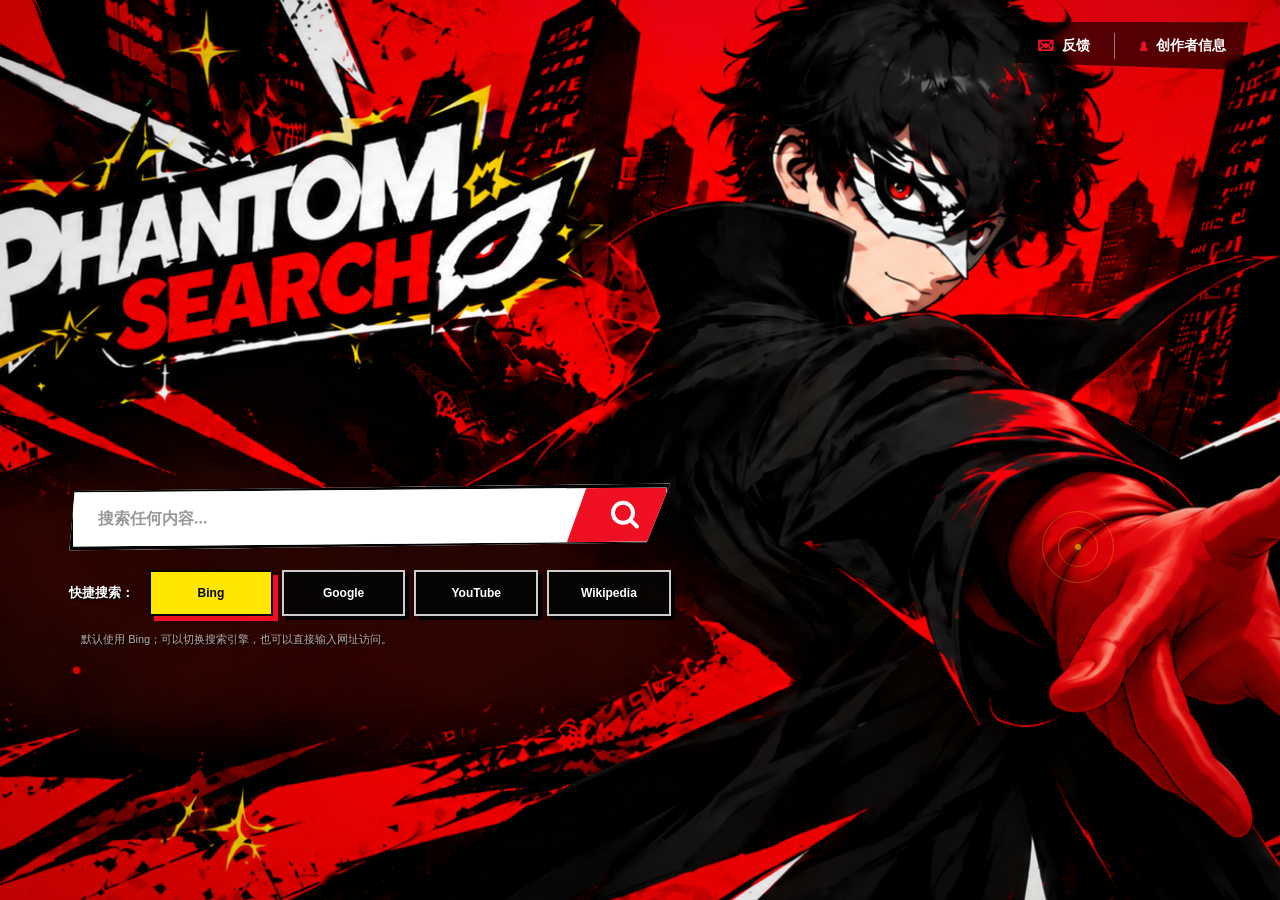
==== commit 6261a644: "Update index.html" ====
--- a/index.html
+++ b/index.html
@@ -1,6 +1,5 @@
 <!doctype html>
 <html lang="zh-CN">
-
 <head>
 <meta charset="utf-8">
 <meta name="viewport" content="width=device-width,initial-scale=1">
@@ -8,9 +7,8 @@
 <title>PHANTOM SEARCH</title>
 
 <style>
-
 :root{
-    --red:#ed1024;
+    --red:#ef1023;
     --black:#050505;
     --white:#fffdf2;
     --yellow:#ffe600;
@@ -32,6 +30,7 @@
     overflow:hidden;
     background:#000;
     color:#fff;
+
     font-family:
         Impact,
         "Arial Black",
@@ -40,42 +39,42 @@
 }
 
 /* =========================================================
-   FULL SCREEN
+   MAIN STAGE
 ========================================================= */
 
 .stage{
     position:fixed;
     inset:0;
+
     overflow:hidden;
+
     background:#000;
 }
 
 /* =========================================================
    BACKGROUND
-
-   不再限制 3:2
-   直接铺满整个浏览器
 ========================================================= */
 
 .background{
     position:absolute;
+
     inset:-2%;
 
     background-image:
-        url("assets/home-bg.png");
-
+        url("assets/home-bg.png?v=4");
+
+    background-size:cover;
+    background-position:center 48%;
     background-repeat:no-repeat;
-    background-position:center 51%;
-    background-size:cover;
 
     transform:scale(1.025);
 
     transition:
-        transform .6s cubic-bezier(.2,.75,.2,1),
+        transform .55s cubic-bezier(.2,.8,.2,1),
         filter .4s ease;
 }
 
-/* 暗角 */
+/* 轻微暗角 */
 
 .background::after{
     content:"";
@@ -87,133 +86,66 @@
 
     background:
         radial-gradient(
-            ellipse at 55% 45%,
-            transparent 35%,
-            rgba(0,0,0,.10) 65%,
-            rgba(0,0,0,.35) 100%
+            ellipse at 55% 48%,
+            transparent 42%,
+            rgba(0,0,0,.12) 72%,
+            rgba(0,0,0,.28) 100%
         );
 }
 
 /* =========================================================
-   COVER ORIGINAL FAKE UI
-
-   原图片已经画有搜索框和按钮。
-   这里把那一部分自然遮住，
-   再放真正可以操作的 HTML。
-========================================================= */
-
-.search-mask{
+   TOP NAV
+========================================================= */
+
+.top-nav{
     position:absolute;
 
-    left:0;
-    top:48%;
-
-    width:61%;
-    height:27%;
-
-    z-index:5;
-
-    pointer-events:none;
+    top:22px;
+    right:32px;
+
+    z-index:30;
+
+    display:flex;
+    align-items:center;
+
+    gap:7px;
+
+    padding:5px 9px;
 
     background:
-        linear-gradient(
-            105deg,
-            rgba(2,2,2,.98) 0%,
-            rgba(2,2,2,.97) 80%,
-            rgba(2,2,2,.82) 92%,
-            transparent 100%
-        );
+        rgba(0,0,0,.62);
+
+    backdrop-filter:
+        blur(3px);
 
     clip-path:
         polygon(
-            0 7%,
-            96% 0,
-            100% 89%,
-            7% 100%,
-            0 88%
+            5% 0,
+            100% 0,
+            97% 100%,
+            0 85%
         );
 }
 
-/* 红色漫画切片 */
-
-.search-mask::before{
-    content:"";
-
-    position:absolute;
-
-    left:-5%;
-    bottom:-14px;
-
-    width:62%;
-    height:9px;
-
-    background:var(--red);
-
-    transform:rotate(-2deg);
-}
-
-/* =========================================================
-   TOP NAV MASK
-========================================================= */
-
-.nav-mask{
-    position:absolute;
-
-    right:0;
-    top:0;
-
-    width:30%;
-    height:10%;
-
-    z-index:8;
-
-    pointer-events:none;
+.nav-divider{
+    width:1px;
+    height:26px;
+
+    margin:0 4px;
 
     background:
-        linear-gradient(
-            100deg,
-            transparent 0%,
-            rgba(0,0,0,.80) 18%,
-            rgba(0,0,0,.96) 35%
-        );
-
-    clip-path:
-        polygon(
-            12% 0,
-            100% 0,
-            100% 100%,
-            0 78%
-        );
-}
-
-/* =========================================================
-   NAVIGATION
-========================================================= */
-
-.top-nav{
-    position:absolute;
-
-    top:20px;
-    right:32px;
-
-    z-index:30;
+        rgba(255,255,255,.45);
+}
+
+.nav-link{
+    position:relative;
 
     display:flex;
     align-items:center;
 
-    gap:10px;
-}
-
-.nav-link{
-    position:relative;
-
-    display:flex;
-    align-items:center;
-
-    gap:9px;
-
-    padding:
-        9px 14px;
+    gap:8px;
+
+    padding:9px 13px;
 
     color:#fff;
 
@@ -227,8 +159,8 @@
     font-weight:900;
 
     transition:
-        transform .16s ease,
-        color .16s ease;
+        color .15s ease,
+        transform .15s ease;
 }
 
 .nav-link:hover{
@@ -245,7 +177,6 @@
 
     left:10px;
     right:10px;
-
     bottom:2px;
 
     height:3px;
@@ -257,7 +188,7 @@
     transform-origin:left;
 
     transition:
-        transform .18s ease;
+        transform .17s ease;
 }
 
 .nav-link:hover::after{
@@ -266,34 +197,27 @@
 
 .nav-icon{
     color:var(--red);
-    font-size:18px;
-}
-
-.nav-divider{
-    width:1px;
-    height:25px;
-
-    background:
-        rgba(255,255,255,.45);
-}
-
-/* =========================================================
-   REAL SEARCH AREA
+
+    font-size:17px;
+}
+
+/* =========================================================
+   SEARCH AREA
 ========================================================= */
 
 .search-area{
     position:absolute;
 
-    left:5.2%;
-    top:52%;
-
-    width:min(760px,51vw);
-
-    z-index:20;
-}
-
-/* =========================================================
-   SEARCH BAR
+    left:5.4%;
+    top:54%;
+
+    width:min(720px,47vw);
+
+    z-index:25;
+}
+
+/* =========================================================
+   SEARCH FORM
 ========================================================= */
 
 .search-form{
@@ -306,50 +230,53 @@
 
     background:#fff;
 
-    border:4px solid #050505;
+    border:
+        4px solid
+        var(--black);
 
     box-shadow:
         0 0 0 2px #fff,
-        8px 8px 0 rgba(0,0,0,.85);
+        8px 8px 0 rgba(0,0,0,.82);
 
     clip-path:
         polygon(
-            1% 5%,
+            1% 4%,
             100% 0,
             96% 95%,
             0 100%
         );
 
-    transform:rotate(-.4deg);
+    transform:
+        rotate(-.5deg);
 
     transition:
-        transform .18s ease,
-        filter .18s ease;
+        transform .17s ease,
+        filter .17s ease;
 }
 
 .search-form:focus-within{
     transform:
-        rotate(-.4deg)
+        rotate(-.5deg)
         translateY(-3px);
 
     filter:
         drop-shadow(
             0 0 9px
-            rgba(255,230,0,.6)
+            rgba(255,230,0,.65)
         );
 }
 
-/* 输入扫描光 */
+/* 搜索框扫描光 */
 
 .search-form::after{
     content:"";
 
     position:absolute;
 
-    left:-35%;
     top:0;
-
-    width:22%;
+    left:-40%;
+
+    width:24%;
     height:100%;
 
     pointer-events:none;
@@ -358,29 +285,30 @@
         linear-gradient(
             90deg,
             transparent,
-            rgba(255,230,0,.15),
-            rgba(255,255,255,.75),
+            rgba(255,230,0,.16),
+            rgba(255,255,255,.72),
             transparent
         );
 
-    transform:skewX(-20deg);
+    transform:
+        skewX(-20deg);
 
     opacity:0;
 }
 
 .search-form:focus-within::after{
     animation:
-        searchScan .8s ease-out;
+        searchScan .75s ease-out;
 }
 
 @keyframes searchScan{
 
     0%{
-        left:-35%;
+        left:-40%;
         opacity:0;
     }
 
-    20%{
+    18%{
         opacity:1;
     }
 
@@ -388,11 +316,10 @@
         left:120%;
         opacity:0;
     }
-
-}
-
-/* =========================================================
-   INPUT
+}
+
+/* =========================================================
+   SEARCH INPUT
 ========================================================= */
 
 .search-input{
@@ -406,8 +333,8 @@
     padding:
         0 25px;
 
+    color:#181818;
     background:#fff;
-    color:#191919;
 
     font-family:
         "Microsoft YaHei",
@@ -432,8 +359,10 @@
 
     border:0;
 
-    background:var(--red);
-    color:white;
+    color:#fff;
+
+    background:
+        var(--red);
 
     cursor:pointer;
 
@@ -446,13 +375,15 @@
         );
 
     transition:
-        background .15s ease,
-        color .15s ease;
+        color .15s ease,
+        background .15s ease;
 }
 
 .search-button:hover{
     color:#050505;
-    background:var(--yellow);
+
+    background:
+        var(--yellow);
 }
 
 .search-icon{
@@ -479,17 +410,17 @@
 
     position:absolute;
 
+    right:-9px;
+    bottom:-5px;
+
     width:12px;
     height:4px;
 
-    right:-9px;
-    bottom:-5px;
+    border-radius:3px;
 
     background:
         currentColor;
 
-    border-radius:4px;
-
     transform:
         rotate(45deg);
 }
@@ -503,28 +434,27 @@
 
     align-items:center;
 
+    gap:15px;
+
     margin-top:22px;
-
-    gap:16px;
-
-    transform:
-        rotate(-.5deg);
 }
 
 .engine-title{
     flex:none;
+
+    color:#fff;
 
     font-family:
         "Microsoft YaHei",
         sans-serif;
 
-    font-size:14px;
+    font-size:13px;
     font-weight:900;
 
     white-space:nowrap;
 
     text-shadow:
-        2px 2px #000;
+        2px 2px 0 #000;
 }
 
 .engine-buttons{
@@ -535,22 +465,22 @@
     grid-template-columns:
         repeat(4,1fr);
 
-    gap:10px;
+    gap:9px;
 }
 
 .engine{
     position:relative;
 
-    height:48px;
+    height:46px;
 
     border:
         2px solid
         rgba(255,255,255,.8);
 
-    color:white;
+    color:#fff;
 
     background:
-        rgba(7,7,7,.95);
+        rgba(5,5,5,.92);
 
     box-shadow:
         4px 4px 0 #000;
@@ -567,9 +497,9 @@
 
     transition:
         transform .14s ease,
-        background .14s ease,
+        border-color .14s ease,
         color .14s ease,
-        border-color .14s ease;
+        background .14s ease;
 }
 
 .engine:hover{
@@ -586,8 +516,7 @@
     background:
         var(--yellow);
 
-    border-color:
-        #050505;
+    border-color:#050505;
 
     box-shadow:
         5px 5px 0
@@ -595,77 +524,80 @@
 }
 
 /* =========================================================
-   SEARCH TIP
+   NOTE
 ========================================================= */
 
 .search-note{
     margin:
-        17px 0 0 13px;
+        16px 0 0 12px;
 
     color:
-        rgba(255,255,255,.65);
+        rgba(255,255,255,.67);
 
     font-family:
         "Microsoft YaHei",
         sans-serif;
 
     font-size:11px;
-}
-
-/* =========================================================
-   HAND ENERGY
-
-   人物右手附近的小型动画
+
+    text-shadow:
+        2px 2px 0 #000;
+}
+
+/* =========================================================
+   SUBTLE HAND ENERGY
 ========================================================= */
 
 .hand-energy{
     position:absolute;
 
-    left:83.5%;
-    top:60%;
-
-    width:85px;
-    height:85px;
-
-    z-index:12;
+    left:84.2%;
+    top:60.8%;
+
+    width:72px;
+    height:72px;
+
+    z-index:14;
 
     pointer-events:none;
+
+    opacity:.58;
 
     transform:
         translate(-50%,-50%);
 }
 
-.ring{
+.energy-ring{
     position:absolute;
 
     inset:0;
 
     border:
-        2px solid
-        rgba(255,211,36,.55);
+        1.5px solid
+        rgba(255,214,40,.48);
 
     border-radius:50%;
 
     animation:
-        ringPulse 2.8s
-        ease-in-out infinite;
-}
-
-.ring:nth-child(2){
-    inset:18px;
+        energyIdle
+        3s ease-in-out infinite;
+}
+
+.energy-ring:nth-child(2){
+    inset:16px;
 
     animation-delay:
-        -.6s;
-}
-
-.energy-dot{
+        -.8s;
+}
+
+.energy-core{
     position:absolute;
 
     left:50%;
     top:50%;
 
-    width:7px;
-    height:7px;
+    width:6px;
+    height:6px;
 
     border-radius:50%;
 
@@ -673,34 +605,31 @@
         var(--yellow);
 
     box-shadow:
-        0 0 12px
-        var(--yellow),
-        0 0 22px
-        var(--red);
+        0 0 10px var(--yellow),
+        0 0 18px var(--red);
 
     transform:
         translate(-50%,-50%);
 }
 
-@keyframes ringPulse{
+@keyframes energyIdle{
 
     0%,
     100%{
-        opacity:.15;
+        opacity:.12;
 
         transform:
-            scale(.6)
-            rotate(0);
+            scale(.65)
+            rotate(0deg);
     }
 
     50%{
-        opacity:.6;
+        opacity:.48;
 
         transform:
-            scale(1.15)
-            rotate(80deg);
-    }
-
+            scale(1.08)
+            rotate(90deg);
+    }
 }
 
 /* =========================================================
@@ -710,8 +639,8 @@
 .cursor{
     position:fixed;
 
-    left:-50px;
-    top:-50px;
+    left:-100px;
+    top:-100px;
 
     width:28px;
     height:28px;
@@ -739,7 +668,7 @@
 
     box-shadow:
         0 0 8px
-        var(--yellow);
+        rgba(255,230,0,.8);
 }
 
 .cursor::after{
@@ -752,9 +681,10 @@
     display:grid;
     place-items:center;
 
-    color:var(--red);
-
-    font-size:15px;
+    color:
+        var(--red);
+
+    font-size:14px;
 }
 
 .trail{
@@ -770,33 +700,50 @@
     background:
         var(--yellow);
 
-    transform:
-        translate(-50%,-50%)
-        rotate(45deg);
+    clip-path:
+        polygon(
+            50% 0,
+            65% 35%,
+            100% 50%,
+            65% 65%,
+            50% 100%,
+            35% 65%,
+            0 50%,
+            35% 35%
+        );
 
     animation:
         trailFade .5s
         forwards;
 }
 
+.trail.red{
+    background:
+        var(--red);
+}
+
 @keyframes trailFade{
+
+    from{
+        opacity:.9;
+
+        transform:
+            translate(-50%,-50%)
+            scale(1);
+    }
 
     to{
         opacity:0;
 
         transform:
             translate(-50%,-50%)
-            rotate(150deg)
-            scale(.1);
-    }
-
+            scale(.1)
+            rotate(150deg);
+    }
 }
 
 /* =========================================================
    TRANSITION
-
-   重点修复：
-   默认状态完全隐藏！
 ========================================================= */
 
 .transition{
@@ -813,108 +760,198 @@
     visibility:hidden;
 }
 
-/* 默认完全在屏幕外 */
-
-.red-slice{
+.transition-red{
     position:absolute;
 
-    inset:-20%;
+    inset:-25%;
 
     background:
         var(--red);
 
+    opacity:0;
+
     transform:
-        translateX(-120%)
+        translateX(-130%)
         rotate(-7deg);
+}
+
+.transition-black{
+    position:absolute;
+
+    inset:-25%;
+
+    background:#000;
 
     opacity:0;
-}
-
-.black-slice{
+
+    transform:
+        translateX(130%)
+        rotate(6deg);
+}
+
+.transition-flash{
     position:absolute;
 
-    inset:-20%;
-
-    background:#000;
-
-    transform:
-        translateX(120%)
-        rotate(6deg);
+    inset:0;
+
+    background:#fff;
 
     opacity:0;
 }
 
-.white-flash{
-    position:absolute;
-
-    inset:0;
-
-    background:#fff;
-
-    opacity:0;
-}
-
-/* =========================================================
-   CREATOR
-========================================================= */
-
-body.creator-leave
+/* =========================================================
+   CREATOR TRANSITION
+========================================================= */
+
+body.to-creator
 .transition{
     visibility:visible;
 }
 
-body.creator-leave
+body.to-creator
 .background{
     transform:
         scale(1.09)
         translate(-2%,1%);
-}
-
-body.creator-leave
+
+    filter:
+        contrast(1.08)
+        saturate(1.1);
+}
+
+body.to-creator
 .hand-energy{
     animation:
-        creatorPower
-        .48s ease-out forwards;
-}
-
-body.creator-leave
-.red-slice{
+        creatorEnergy .45s
+        ease-out forwards;
+}
+
+body.to-creator
+.transition-flash{
     animation:
-        redCreator
-        .45s .27s
+        flash .20s
+        .23s forwards;
+}
+
+body.to-creator
+.transition-red{
+    animation:
+        creatorRed .42s
+        .25s
         cubic-bezier(.75,0,.2,1)
         forwards;
 }
 
-body.creator-leave
-.black-slice{
+body.to-creator
+.transition-black{
     animation:
-        blackCreator
-        .42s .39s
+        creatorBlack .38s
+        .37s
         cubic-bezier(.75,0,.2,1)
         forwards;
 }
 
-body.creator-leave
-.white-flash{
-    animation:
-        flash
-        .23s .25s
-        forwards;
-}
-
-@keyframes creatorPower{
-
-    50%{
-        filter:
-            drop-shadow(
-                0 0 30px
-                var(--yellow)
-            );
+@keyframes creatorEnergy{
+
+    45%{
+        opacity:1;
 
         transform:
             translate(-50%,-50%)
-            scale(3);
+            scale(2.2);
+    }
+
+    100%{
+        opacity:0;
+
+        transform:
+            translate(-50%,-50%)
+            scale(4);
+    }
+}
+
+@keyframes creatorRed{
+
+    to{
+        opacity:1;
+
+        transform:
+            translateX(-22%)
+            rotate(-7deg);
+    }
+}
+
+@keyframes creatorBlack{
+
+    to{
+        opacity:1;
+
+        transform:
+            translateX(22%)
+            rotate(6deg);
+    }
+}
+
+/* =========================================================
+   FEEDBACK TRANSITION
+========================================================= */
+
+body.to-feedback
+.transition{
+    visibility:visible;
+}
+
+body.to-feedback
+.background{
+    transform:
+        scale(1.11)
+        translate(-3%,1%);
+
+    filter:
+        contrast(1.1)
+        saturate(1.13);
+}
+
+body.to-feedback
+.hand-energy{
+    animation:
+        feedbackEnergy .36s
+        ease-out forwards;
+}
+
+body.to-feedback
+.transition-flash{
+    animation:
+        flash .18s
+        .16s forwards;
+}
+
+body.to-feedback
+.transition-red{
+    animation:
+        feedbackRed .38s
+        .18s
+        cubic-bezier(.75,0,.2,1)
+        forwards;
+}
+
+body.to-feedback
+.transition-black{
+    animation:
+        feedbackBlack .35s
+        .30s
+        cubic-bezier(.75,0,.2,1)
+        forwards;
+}
+
+@keyframes feedbackEnergy{
+
+    45%{
+        opacity:1;
+
+        transform:
+            translate(-50%,-50%)
+            scale(2.8);
     }
 
     100%{
@@ -924,115 +961,15 @@
             translate(-50%,-50%)
             scale(5);
     }
-
-}
-
-@keyframes redCreator{
-
-    to{
-        opacity:1;
-
-        transform:
-            translateX(-28%)
-            rotate(-7deg);
-    }
-
-}
-
-@keyframes blackCreator{
-
-    to{
-        opacity:1;
-
-        transform:
-            translateX(23%)
-            rotate(6deg);
-    }
-
-}
-
-/* =========================================================
-   FEEDBACK
-========================================================= */
-
-body.feedback-leave
-.transition{
-    visibility:visible;
-}
-
-body.feedback-leave
-.background{
-    transform:
-        scale(1.12)
-        translate(-3%,1%);
-}
-
-body.feedback-leave
-.hand-energy{
-    animation:
-        feedbackPower
-        .38s
-        ease-out
-        forwards;
-}
-
-body.feedback-leave
-.red-slice{
-    animation:
-        redFeedback
-        .40s .18s
-        cubic-bezier(.75,0,.2,1)
-        forwards;
-}
-
-body.feedback-leave
-.black-slice{
-    animation:
-        blackFeedback
-        .38s .30s
-        cubic-bezier(.75,0,.2,1)
-        forwards;
-}
-
-body.feedback-leave
-.white-flash{
-    animation:
-        flash
-        .2s .17s
-        forwards;
-}
-
-@keyframes feedbackPower{
-
-    45%{
-        filter:
-            drop-shadow(
-                0 0 35px
-                var(--red)
-            );
-
-        transform:
-            translate(-50%,-50%)
-            scale(3.5);
-    }
-
-    100%{
-        opacity:0;
-
-        transform:
-            translate(-50%,-50%)
-            scale(6);
-    }
-
-}
-
-@keyframes redFeedback{
+}
+
+@keyframes feedbackRed{
 
     0%{
         opacity:1;
 
         transform:
-            translateX(120%)
+            translateX(125%)
             rotate(-7deg);
     }
 
@@ -1040,19 +977,18 @@
         opacity:1;
 
         transform:
-            translateX(-25%)
+            translateX(-20%)
             rotate(-7deg);
     }
-
-}
-
-@keyframes blackFeedback{
+}
+
+@keyframes feedbackBlack{
 
     0%{
         opacity:1;
 
         transform:
-            translateX(-120%)
+            translateX(-125%)
             rotate(6deg);
     }
 
@@ -1060,10 +996,9 @@
         opacity:1;
 
         transform:
-            translateX(22%)
+            translateX(20%)
             rotate(6deg);
     }
-
 }
 
 @keyframes flash{
@@ -1073,68 +1008,58 @@
         opacity:0;
     }
 
-    45%{
-        opacity:.88;
-    }
-
+    50%{
+        opacity:.85;
+    }
 }
 
 /* =========================================================
    RESPONSIVE
 ========================================================= */
 
-@media(max-width:1050px){
+@media(max-width:1200px){
 
     .search-area{
-        width:57vw;
-    }
-
-    .search-mask{
-        width:66%;
-    }
-
-}
-
-@media(max-width:760px){
-
-    body{
-        overflow:hidden;
-    }
+        width:52vw;
+
+        left:4.5%;
+    }
+}
+
+@media(max-width:800px){
 
     .background{
         background-position:
-            66% center;
+            65% center;
 
         filter:
             brightness(.72);
-    }
-
-    .search-mask{
-        left:0;
-        top:auto;
-        bottom:0;
-
-        width:100%;
-        height:38%;
-
-        background:
-            rgba(0,0,0,.86);
-
-        clip-path:
-            polygon(
-                0 10%,
-                100% 0,
-                100% 100%,
-                0 100%
-            );
     }
 
     .search-area{
         left:5%;
         top:auto;
-        bottom:5%;
+        bottom:6%;
 
         width:90%;
+
+        padding:
+            13px;
+
+        background:
+            rgba(0,0,0,.73);
+
+        border-left:
+            5px solid
+            var(--red);
+
+        clip-path:
+            polygon(
+                0 5%,
+                98% 0,
+                100% 94%,
+                2% 100%
+            );
     }
 
     .search-form{
@@ -1143,6 +1068,8 @@
 
     .engine-section{
         display:block;
+
+        margin-top:14px;
     }
 
     .engine-title{
@@ -1150,12 +1077,17 @@
     }
 
     .engine-buttons{
-        margin-top:13px;
+        gap:6px;
     }
 
     .engine{
+        height:42px;
+
         font-size:10px;
-        height:42px;
+    }
+
+    .search-note{
+        display:none;
     }
 
     .top-nav{
@@ -1163,14 +1095,16 @@
         right:8px;
     }
 
-    .nav-mask{
-        width:60%;
+    .nav-link{
+        padding:
+            7px 9px;
+
+        font-size:11px;
     }
 
     .hand-energy{
         display:none;
     }
-
 }
 
 /* =========================================================
@@ -1180,12 +1114,11 @@
 @media(pointer:fine){
 
     body,
+    input,
     button,
-    input,
     a{
         cursor:none;
     }
-
 }
 
 @media(pointer:coarse){
@@ -1193,7 +1126,6 @@
     .cursor{
         display:none;
     }
-
 }
 
 /* =========================================================
@@ -1208,19 +1140,16 @@
         animation:none!important;
         transition:none!important;
     }
-
 }
 
 </style>
-
 </head>
 
-
 <body>
 
 <div class="stage">
 
-    <!-- BACKGROUND -->
+    <!-- FINAL CLEAN BACKGROUND -->
 
     <div
         class="background"
@@ -1228,24 +1157,14 @@
     </div>
 
 
-    <!-- MASK ORIGINAL UI -->
-
-    <div class="search-mask"></div>
-
-    <div class="nav-mask"></div>
-
-
-    <!-- =============================================
-         NAV
-    ============================================== -->
+    <!-- NAV -->
 
     <nav class="top-nav">
 
         <a
             href="feedback.html"
             class="nav-link"
-            id="feedbackLink"
-        >
+            id="feedbackLink">
 
             <span class="nav-icon">
                 ✉
@@ -1264,8 +1183,7 @@
         <a
             href="creator.html"
             class="nav-link"
-            id="creatorLink"
-        >
+            id="creatorLink">
 
             <span class="nav-icon">
                 ♟
@@ -1280,22 +1198,20 @@
     </nav>
 
 
-    <!-- =============================================
-         REAL SEARCH
-    ============================================== -->
+    <!-- SEARCH -->
 
     <main class="search-area">
 
         <form
             class="search-form"
-            id="searchForm"
-        >
+            id="searchForm">
 
             <input
                 class="search-input"
                 id="searchInput"
                 type="text"
                 autocomplete="off"
+                spellcheck="false"
                 placeholder="搜索任何内容..."
             >
 
@@ -1303,8 +1219,7 @@
             <button
                 class="search-button"
                 type="submit"
-                aria-label="搜索"
-            >
+                aria-label="搜索">
 
                 <span class="search-icon"></span>
 
@@ -1313,41 +1228,41 @@
         </form>
 
 
-        <!-- ENGINE -->
+        <!-- SEARCH ENGINES -->
 
         <div class="engine-section">
 
-            <div class="engine-title">
+            <span class="engine-title">
                 快捷搜索：
-            </div>
+            </span>
 
 
             <div class="engine-buttons">
 
                 <button
+                    type="button"
                     class="engine active"
-                    type="button"
                     data-engine="bing">
                     Bing
                 </button>
 
                 <button
+                    type="button"
                     class="engine"
-                    type="button"
                     data-engine="google">
                     Google
                 </button>
 
                 <button
+                    type="button"
                     class="engine"
-                    type="button"
                     data-engine="youtube">
                     YouTube
                 </button>
 
                 <button
+                    type="button"
                     class="engine"
-                    type="button"
                     data-engine="wikipedia">
                     Wikipedia
                 </button>
@@ -1358,40 +1273,36 @@
 
 
         <div class="search-note">
-            默认使用 Bing；点击按钮可以切换搜索引擎，也可以直接输入网址访问。
+            默认使用 Bing；可以切换搜索引擎，也可以直接输入网址访问。
         </div>
 
     </main>
 
 
-    <!-- =============================================
-         HAND ENERGY
-    ============================================== -->
+    <!-- SUBTLE HAND ENERGY -->
 
     <div class="hand-energy">
 
-        <div class="ring"></div>
-
-        <div class="ring"></div>
-
-        <div class="energy-dot"></div>
+        <div class="energy-ring"></div>
+
+        <div class="energy-ring"></div>
+
+        <div class="energy-core"></div>
 
     </div>
 
 </div>
 
 
-<!-- =============================================
-     TRANSITION
-============================================== -->
+<!-- TRANSITION -->
 
 <div class="transition">
 
-    <div class="white-flash"></div>
-
-    <div class="red-slice"></div>
-
-    <div class="black-slice"></div>
+    <div class="transition-flash"></div>
+
+    <div class="transition-red"></div>
+
+    <div class="transition-black"></div>
 
 </div>
 
@@ -1420,7 +1331,7 @@
         "searchInput"
     );
 
-const engines =
+const engineButtons =
     document.querySelectorAll(
         ".engine"
     );
@@ -1430,7 +1341,7 @@
     "bing";
 
 
-const searchURLs = {
+const engines = {
 
     bing:
         "https://www.bing.com/search?q=",
@@ -1447,15 +1358,17 @@
 };
 
 
-engines.forEach(button=>{
+/* ENGINE SWITCH */
+
+engineButtons.forEach(button=>{
 
     button.addEventListener(
         "click",
         function(){
 
-            engines.forEach(
-                b =>
-                    b.classList.remove(
+            engineButtons.forEach(
+                item =>
+                    item.classList.remove(
                         "active"
                     )
             );
@@ -1478,19 +1391,21 @@
 });
 
 
+/* SEARCH SUBMIT */
+
 searchForm.addEventListener(
     "submit",
     function(event){
 
         event.preventDefault();
 
-        search();
+        performSearch();
 
     }
 );
 
 
-function search(){
+function performSearch(){
 
     const value =
         searchInput.value.trim();
@@ -1501,21 +1416,20 @@
         searchInput.focus();
 
         return;
-
-    }
-
-
-    /* 完整 URL */
+    }
+
+
+    /* https://example.com */
 
     if(
-        /^https?:\/\//i.test(value)
+        /^https?:\/\//i
+        .test(value)
     ){
 
         location.href =
             value;
 
         return;
-
     }
 
 
@@ -1532,12 +1446,13 @@
             "https://" + value;
 
         return;
-
-    }
-
+    }
+
+
+    /* normal search */
 
     location.href =
-        searchURLs[currentEngine]
+        engines[currentEngine]
         +
         encodeURIComponent(value);
 
@@ -1545,24 +1460,31 @@
 
 
 /* =========================================================
-   PAGE TRANSITION
+   TRANSITIONS
 ========================================================= */
 
 let leaving =
     false;
 
 
-document
-.getElementById(
-    "creatorLink"
-)
-.addEventListener(
+const creatorLink =
+    document.getElementById(
+        "creatorLink"
+    );
+
+const feedbackLink =
+    document.getElementById(
+        "feedbackLink"
+    );
+
+
+creatorLink.addEventListener(
     "click",
     function(event){
 
         event.preventDefault();
 
-        leave(
+        leavePage(
             this.href,
             "creator"
         );
@@ -1571,17 +1493,13 @@
 );
 
 
-document
-.getElementById(
-    "feedbackLink"
-)
-.addEventListener(
+feedbackLink.addEventListener(
     "click",
     function(event){
 
         event.preventDefault();
 
-        leave(
+        leavePage(
             this.href,
             "feedback"
         );
@@ -1590,7 +1508,7 @@
 );
 
 
-function leave(
+function leavePage(
     url,
     type
 ){
@@ -1599,7 +1517,9 @@
         return;
     }
 
-    leaving = true;
+
+    leaving =
+        true;
 
 
     document.body
@@ -1607,9 +1527,9 @@
         .add(
             type === "creator"
             ?
-            "creator-leave"
+            "to-creator"
             :
-            "feedback-leave"
+            "to-feedback"
         );
 
 
@@ -1620,7 +1540,7 @@
                 url;
 
         },
-        700
+        680
     );
 
 }
@@ -1648,7 +1568,7 @@
         const x =
             event.clientX
             /
-            window.innerWidth
+            innerWidth
             -
             .5;
 
@@ -1656,14 +1576,14 @@
         const y =
             event.clientY
             /
-            window.innerHeight
+            innerHeight
             -
             .5;
 
 
         background.style.transform =
             `
-            scale(1.035)
+            scale(1.03)
             translate(
                 ${x * -5}px,
                 ${y * -3}px
@@ -1711,7 +1631,7 @@
             event.clientY;
 
 
-        makeTrail(
+        createTrail(
             mouseX,
             mouseY
         );
@@ -1759,7 +1679,7 @@
 cursorLoop();
 
 
-function makeTrail(
+function createTrail(
     x,
     y
 ){
@@ -1799,6 +1719,10 @@
 
 
     particle.className =
+        Math.random() > .58
+        ?
+        "trail red"
+        :
         "trail";
 
 
@@ -1840,8 +1764,11 @@
 
 
     setTimeout(
-        () =>
-            particle.remove(),
+        function(){
+
+            particle.remove();
+
+        },
         520
     );
 
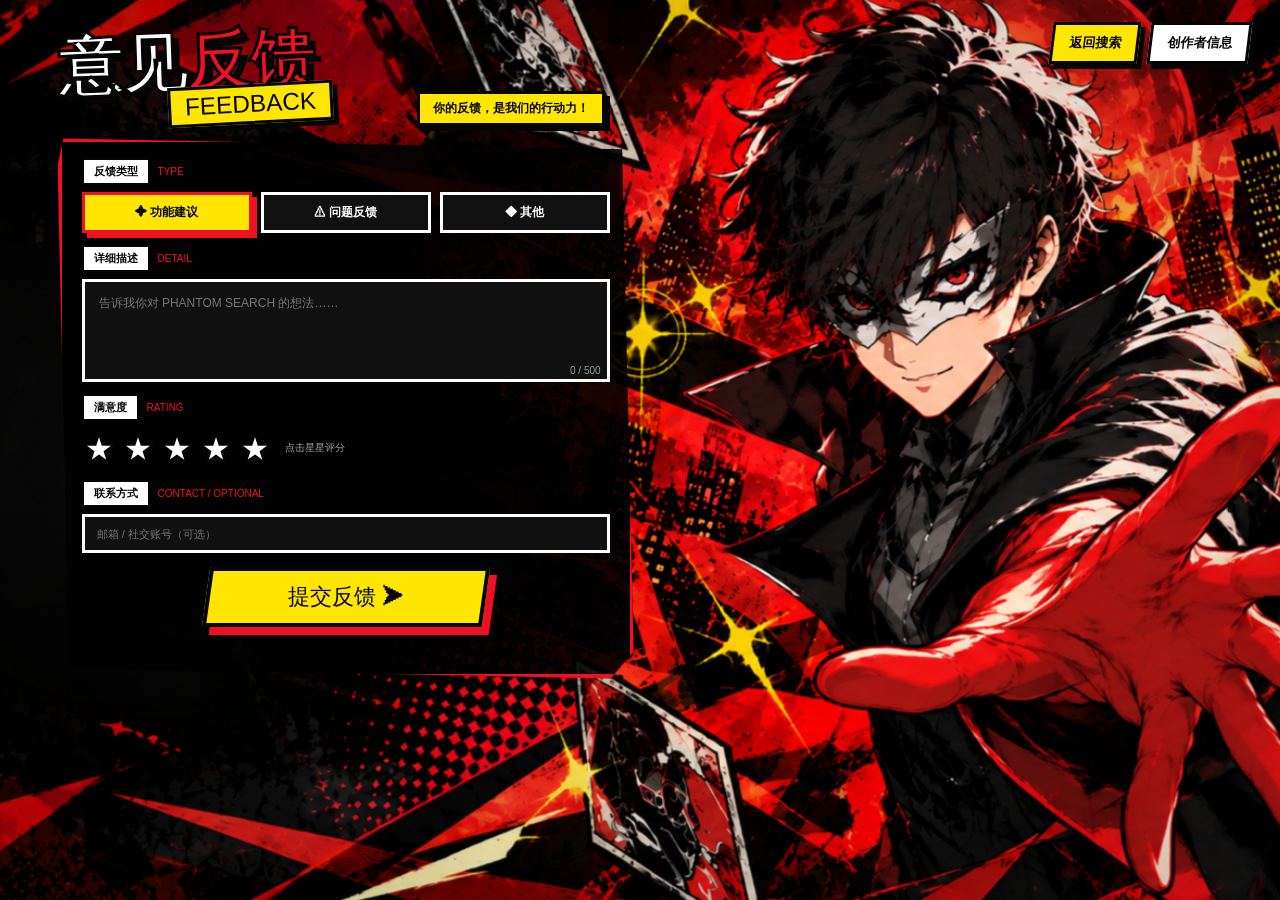
==== commit 204a2136: "Update index.html" ====
--- a/index.html
+++ b/index.html
@@ -1,10 +1,11 @@
 <!doctype html>
 <html lang="zh-CN">
+
 <head>
 <meta charset="utf-8">
 <meta name="viewport" content="width=device-width,initial-scale=1">
 
-<title>PHANTOM SEARCH</title>
+<title>FEEDBACK | PHANTOM SEARCH</title>
 
 <style>
 :root{
@@ -19,8 +20,7 @@
     box-sizing:border-box;
 }
 
-html,
-body{
+html,body{
     margin:0;
     width:100%;
     height:100%;
@@ -28,7 +28,9 @@
 
 body{
     overflow:hidden;
+
     background:#000;
+
     color:#fff;
 
     font-family:
@@ -38,45 +40,24 @@
         sans-serif;
 }
 
-/* =========================================================
-   MAIN STAGE
-========================================================= */
-
-.stage{
+/* =====================================================
+   BACKGROUND
+===================================================== */
+
+.feedback-bg{
     position:fixed;
-    inset:0;
-
-    overflow:hidden;
-
-    background:#000;
-}
-
-/* =========================================================
-   BACKGROUND
-========================================================= */
-
-.background{
-    position:absolute;
 
     inset:-2%;
 
-    background-image:
-        url("assets/home-bg.png?v=4");
-
-    background-size:cover;
-    background-position:center 48%;
-    background-repeat:no-repeat;
+    background:
+        url("assets/feedback-bg.png?v=6")
+        center / cover
+        no-repeat;
 
     transform:scale(1.025);
-
-    transition:
-        transform .55s cubic-bezier(.2,.8,.2,1),
-        filter .4s ease;
-}
-
-/* 轻微暗角 */
-
-.background::after{
+}
+
+.feedback-bg::after{
     content:"";
 
     position:absolute;
@@ -85,69 +66,122 @@
     pointer-events:none;
 
     background:
+        linear-gradient(
+            90deg,
+            rgba(0,0,0,.16),
+            transparent 58%
+        ),
         radial-gradient(
-            ellipse at 55% 48%,
-            transparent 42%,
-            rgba(0,0,0,.12) 72%,
-            rgba(0,0,0,.28) 100%
+            ellipse at center,
+            transparent 45%,
+            rgba(0,0,0,.2)
         );
 }
 
-/* =========================================================
-   TOP NAV
-========================================================= */
+/* =====================================================
+   PAGE ENTER
+===================================================== */
+
+.feedback-content{
+    opacity:0;
+
+    transform:
+        translateX(-25px);
+
+    animation:
+        contentEnter
+        .58s .1s
+        forwards;
+}
+
+@keyframes contentEnter{
+    to{
+        opacity:1;
+        transform:none;
+    }
+}
+
+.entry-shock{
+    position:fixed;
+
+    left:82%;
+    top:58%;
+
+    z-index:300;
+
+    width:80px;
+    height:80px;
+
+    border:
+        6px solid
+        var(--yellow);
+
+    border-radius:50%;
+
+    pointer-events:none;
+
+    opacity:0;
+
+    transform:
+        translate(-50%,-50%)
+        scale(.1);
+}
+
+body.from-home
+.entry-shock{
+    animation:
+        entryShock
+        .58s ease-out;
+}
+
+@keyframes entryShock{
+    0%{
+        opacity:.9;
+
+        transform:
+            translate(-50%,-50%)
+            scale(.1);
+    }
+
+    100%{
+        opacity:0;
+
+        transform:
+            translate(-50%,-50%)
+            scale(11);
+    }
+}
+
+/* =====================================================
+   NAV
+===================================================== */
 
 .top-nav{
-    position:absolute;
+    position:fixed;
 
     top:22px;
-    right:32px;
-
-    z-index:30;
+    right:30px;
+
+    z-index:100;
 
     display:flex;
-    align-items:center;
-
-    gap:7px;
-
-    padding:5px 9px;
-
-    background:
-        rgba(0,0,0,.62);
-
-    backdrop-filter:
-        blur(3px);
-
-    clip-path:
-        polygon(
-            5% 0,
-            100% 0,
-            97% 100%,
-            0 85%
-        );
-}
-
-.nav-divider{
-    width:1px;
-    height:26px;
-
-    margin:0 4px;
-
-    background:
-        rgba(255,255,255,.45);
-}
-
-.nav-link{
-    position:relative;
-
-    display:flex;
-    align-items:center;
-
-    gap:8px;
-
-    padding:9px 13px;
-
-    color:#fff;
+
+    gap:10px;
+}
+
+.top-nav a{
+    padding:9px 15px;
+
+    color:#050505;
+    background:#fff;
+
+    border:
+        3px solid
+        #050505;
+
+    box-shadow:
+        5px 5px
+        #050505;
 
     text-decoration:none;
 
@@ -155,939 +189,839 @@
         "Microsoft YaHei",
         sans-serif;
 
-    font-size:14px;
+    font-size:13px;
     font-weight:900;
 
-    transition:
-        color .15s ease,
-        transform .15s ease;
-}
-
-.nav-link:hover{
-    color:var(--yellow);
-
     transform:
-        translateY(-3px);
-}
-
-.nav-link::after{
-    content:"";
-
-    position:absolute;
-
-    left:10px;
-    right:10px;
-    bottom:2px;
-
-    height:3px;
-
-    background:var(--red);
-
-    transform:scaleX(0);
-
-    transform-origin:left;
-
-    transition:
-        transform .17s ease;
-}
-
-.nav-link:hover::after{
-    transform:scaleX(1);
-}
-
-.nav-icon{
+        skew(-7deg);
+
+    transition:.15s ease;
+}
+
+.top-nav a:first-child{
+    background:
+        var(--yellow);
+}
+
+.top-nav a:hover{
+    transform:
+        skew(-7deg)
+        translate(-3px,-3px);
+}
+
+/* =====================================================
+   LEFT PANEL
+===================================================== */
+
+.feedback-panel{
+    position:relative;
+
+    z-index:30;
+
+    width:min(690px,45vw);
+
+    margin-left:4.5vw;
+
+    padding-top:4vh;
+}
+
+/* =====================================================
+   TITLE
+===================================================== */
+
+.feedback-title{
+    display:inline-block;
+}
+
+.feedback-title h1{
+    margin:0;
+
+    font-size:
+        clamp(
+            50px,
+            5vw,
+            86px
+        );
+
+    line-height:.82;
+
+    color:#fff;
+
+    -webkit-text-stroke:
+        3px #050505;
+
+    text-shadow:
+        7px 7px #050505;
+
+    transform:
+        rotate(-2deg);
+}
+
+.feedback-title h1 span{
     color:var(--red);
-
-    font-size:17px;
-}
-
-/* =========================================================
-   SEARCH AREA
-========================================================= */
-
-.search-area{
-    position:absolute;
-
-    left:5.4%;
-    top:54%;
-
-    width:min(720px,47vw);
-
-    z-index:25;
-}
-
-/* =========================================================
-   SEARCH FORM
-========================================================= */
-
-.search-form{
-    position:relative;
-
-    display:flex;
-
-    width:100%;
-    height:62px;
-
-    background:#fff;
+}
+
+.feedback-title .english{
+    display:inline-block;
+
+    margin:
+        -4px 0 0 110px;
+
+    padding:
+        3px 14px;
+
+    color:#050505;
+
+    background:
+        var(--yellow);
 
     border:
-        4px solid
-        var(--black);
+        3px solid
+        #050505;
 
     box-shadow:
-        0 0 0 2px #fff,
-        8px 8px 0 rgba(0,0,0,.82);
-
-    clip-path:
-        polygon(
-            1% 4%,
-            100% 0,
-            96% 95%,
-            0 100%
+        5px 5px
+        #050505;
+
+    font-size:
+        clamp(
+            18px,
+            1.9vw,
+            32px
         );
 
     transform:
-        rotate(-.5deg);
-
-    transition:
-        transform .17s ease,
-        filter .17s ease;
-}
-
-.search-form:focus-within{
-    transform:
-        rotate(-.5deg)
-        translateY(-3px);
-
-    filter:
-        drop-shadow(
-            0 0 9px
-            rgba(255,230,0,.65)
-        );
-}
-
-/* 搜索框扫描光 */
-
-.search-form::after{
-    content:"";
-
-    position:absolute;
-
-    top:0;
-    left:-40%;
-
-    width:24%;
-    height:100%;
-
-    pointer-events:none;
+        rotate(-3deg);
+}
+
+.slogan{
+    display:inline-block;
+
+    margin:
+        5px 0 12px 80px;
+
+    padding:
+        6px 13px;
+
+    color:#050505;
 
     background:
-        linear-gradient(
-            90deg,
-            transparent,
-            rgba(255,230,0,.16),
-            rgba(255,255,255,.72),
-            transparent
-        );
-
-    transform:
-        skewX(-20deg);
-
-    opacity:0;
-}
-
-.search-form:focus-within::after{
-    animation:
-        searchScan .75s ease-out;
-}
-
-@keyframes searchScan{
-
-    0%{
-        left:-40%;
-        opacity:0;
-    }
-
-    18%{
-        opacity:1;
-    }
-
-    100%{
-        left:120%;
-        opacity:0;
-    }
-}
-
-/* =========================================================
-   SEARCH INPUT
-========================================================= */
-
-.search-input{
-    flex:1;
-
-    min-width:0;
-
-    border:0;
-    outline:0;
-
-    padding:
-        0 25px;
-
-    color:#181818;
-    background:#fff;
+        var(--yellow);
+
+    border:
+        3px solid
+        #050505;
+
+    box-shadow:
+        5px 5px #050505;
 
     font-family:
         "Microsoft YaHei",
         sans-serif;
 
-    font-size:16px;
-    font-weight:700;
-}
-
-.search-input::placeholder{
-    color:#999;
-}
-
-/* =========================================================
-   SEARCH BUTTON
-========================================================= */
-
-.search-button{
+    font-size:12px;
+    font-weight:900;
+}
+
+/* =====================================================
+   FORM
+===================================================== */
+
+.feedback-form{
     position:relative;
 
-    width:100px;
-
-    border:0;
-
-    color:#fff;
+    padding:
+        16px 20px 18px;
 
     background:
+        rgba(3,3,3,.91);
+
+    border:
+        4px solid
         var(--red);
 
-    cursor:pointer;
+    box-shadow:
+        9px 9px
+        rgba(0,0,0,.8);
 
     clip-path:
         polygon(
-            20% 0,
-            100% 0,
-            100% 100%,
-            0 100%
+            1% 0,
+            98% 2%,
+            100% 95%,
+            96% 100%,
+            2% 98%,
+            0 5%
         );
-
-    transition:
-        color .15s ease,
-        background .15s ease;
-}
-
-.search-button:hover{
+}
+
+.field{
+    margin-bottom:12px;
+}
+
+.field-label{
+    display:flex;
+    align-items:center;
+
+    gap:8px;
+
+    margin-bottom:7px;
+}
+
+.cn-label{
+    padding:
+        4px 10px;
+
     color:#050505;
 
-    background:
-        var(--yellow);
-}
-
-.search-icon{
-    position:absolute;
-
-    left:56%;
-    top:47%;
-
-    width:24px;
-    height:24px;
+    background:#fff;
 
     border:
-        4px solid
-        currentColor;
-
-    border-radius:50%;
-
-    transform:
-        translate(-50%,-50%);
-}
-
-.search-icon::after{
-    content:"";
-
-    position:absolute;
-
-    right:-9px;
-    bottom:-5px;
-
-    width:12px;
-    height:4px;
-
-    border-radius:3px;
-
-    background:
-        currentColor;
-
-    transform:
-        rotate(45deg);
-}
-
-/* =========================================================
-   ENGINE SELECTOR
-========================================================= */
-
-.engine-section{
-    display:flex;
-
-    align-items:center;
-
-    gap:15px;
-
-    margin-top:22px;
-}
-
-.engine-title{
-    flex:none;
-
-    color:#fff;
+        2px solid
+        #050505;
 
     font-family:
         "Microsoft YaHei",
         sans-serif;
 
-    font-size:13px;
+    font-size:11px;
     font-weight:900;
-
-    white-space:nowrap;
-
-    text-shadow:
-        2px 2px 0 #000;
-}
-
-.engine-buttons{
-    flex:1;
-
+}
+
+.en-label{
+    color:var(--red);
+
+    font-size:10px;
+}
+
+/* =====================================================
+   TYPES
+===================================================== */
+
+.type-options{
     display:grid;
 
     grid-template-columns:
-        repeat(4,1fr);
+        repeat(3,1fr);
 
     gap:9px;
 }
 
-.engine{
+.type-option{
     position:relative;
-
-    height:46px;
+}
+
+.type-option input{
+    position:absolute;
+
+    opacity:0;
+}
+
+.type-option label{
+    display:flex;
+
+    align-items:center;
+    justify-content:center;
+
+    min-height:41px;
+
+    color:#fff;
+
+    background:#111;
 
     border:
-        2px solid
-        rgba(255,255,255,.8);
-
-    color:#fff;
-
-    background:
-        rgba(5,5,5,.92);
-
-    box-shadow:
-        4px 4px 0 #000;
-
-    font-family:
-        Arial,
-        "Microsoft YaHei",
-        sans-serif;
-
-    font-size:12px;
-    font-weight:800;
-
-    cursor:pointer;
-
-    transition:
-        transform .14s ease,
-        border-color .14s ease,
-        color .14s ease,
-        background .14s ease;
-}
-
-.engine:hover{
-    border-color:
-        var(--yellow);
-
-    transform:
-        translateY(-3px);
-}
-
-.engine.active{
-    color:#050505;
-
-    background:
-        var(--yellow);
-
-    border-color:#050505;
-
-    box-shadow:
-        5px 5px 0
-        var(--red);
-}
-
-/* =========================================================
-   NOTE
-========================================================= */
-
-.search-note{
-    margin:
-        16px 0 0 12px;
-
-    color:
-        rgba(255,255,255,.67);
+        3px solid
+        #fff;
 
     font-family:
         "Microsoft YaHei",
         sans-serif;
 
-    font-size:11px;
-
-    text-shadow:
-        2px 2px 0 #000;
-}
-
-/* =========================================================
-   SUBTLE HAND ENERGY
-========================================================= */
-
-.hand-energy{
-    position:absolute;
-
-    left:84.2%;
-    top:60.8%;
-
-    width:72px;
-    height:72px;
-
-    z-index:14;
-
-    pointer-events:none;
-
-    opacity:.58;
+    font-size:12px;
+    font-weight:900;
+
+    transition:.14s ease;
+}
+
+.type-option label:hover{
+    border-color:
+        var(--yellow);
 
     transform:
-        translate(-50%,-50%);
-}
-
-.energy-ring{
-    position:absolute;
-
-    inset:0;
-
-    border:
-        1.5px solid
-        rgba(255,214,40,.48);
-
-    border-radius:50%;
-
-    animation:
-        energyIdle
-        3s ease-in-out infinite;
-}
-
-.energy-ring:nth-child(2){
-    inset:16px;
-
-    animation-delay:
-        -.8s;
-}
-
-.energy-core{
-    position:absolute;
-
-    left:50%;
-    top:50%;
-
-    width:6px;
-    height:6px;
-
-    border-radius:50%;
+        translateY(-3px);
+}
+
+.type-option input:checked
++
+label{
+    color:#050505;
 
     background:
         var(--yellow);
 
+    border-color:
+        var(--red);
+
     box-shadow:
-        0 0 10px var(--yellow),
-        0 0 18px var(--red);
-
+        5px 5px
+        var(--red);
+}
+
+/* =====================================================
+   TEXT
+===================================================== */
+
+.textarea-wrap{
+    position:relative;
+
+    overflow:hidden;
+}
+
+textarea{
+    display:block;
+
+    width:100%;
+    height:103px;
+
+    resize:none;
+
+    padding:
+        12px 14px 25px;
+
+    outline:0;
+
+    color:#fff;
+    background:#101010;
+
+    border:
+        3px solid #fff;
+
+    font-family:
+        "Microsoft YaHei",
+        sans-serif;
+
+    font-size:12px;
+
+    line-height:1.6;
+
+    transition:.18s ease;
+}
+
+textarea:focus{
+    border-color:
+        var(--yellow);
+
+    box-shadow:
+        0 0 0 3px
+        var(--red);
+}
+
+.char-count{
+    position:absolute;
+
+    right:9px;
+    bottom:6px;
+
+    color:
+        rgba(255,255,255,.58);
+
+    font-family:Arial,sans-serif;
+    font-size:10px;
+}
+
+/* =====================================================
+   RATING
+===================================================== */
+
+.rating-row{
+    display:flex;
+    align-items:center;
+
+    gap:5px;
+
+    min-height:40px;
+}
+
+.star{
+    padding:0;
+
+    border:0;
+
+    background:none;
+
+    color:#fff;
+
+    font-size:34px;
+
+    line-height:1;
+
+    -webkit-text-stroke:
+        2px #050505;
+
+    text-shadow:
+        2px 2px #050505;
+
+    transition:.14s ease;
+}
+
+.star:hover{
     transform:
-        translate(-50%,-50%);
-}
-
-@keyframes energyIdle{
-
-    0%,
-    100%{
-        opacity:.12;
-
-        transform:
-            scale(.65)
-            rotate(0deg);
-    }
-
-    50%{
-        opacity:.48;
-
-        transform:
-            scale(1.08)
-            rotate(90deg);
-    }
-}
-
-/* =========================================================
-   CURSOR
-========================================================= */
-
-.cursor{
+        scale(1.2)
+        rotate(-8deg);
+}
+
+.star.active{
+    color:var(--yellow);
+
+    text-shadow:
+        0 0 12px
+        var(--yellow);
+}
+
+.rating-text{
+    margin-left:8px;
+
+    color:
+        rgba(255,255,255,.65);
+
+    font-family:
+        "Microsoft YaHei",
+        sans-serif;
+
+    font-size:10px;
+}
+
+/* =====================================================
+   CONTACT
+===================================================== */
+
+.contact-input{
+    width:100%;
+    height:39px;
+
+    padding:
+        0 12px;
+
+    outline:0;
+
+    color:#fff;
+    background:#101010;
+
+    border:
+        3px solid #fff;
+
+    font-family:
+        "Microsoft YaHei",
+        sans-serif;
+
+    font-size:11px;
+}
+
+.contact-input:focus{
+    border-color:
+        var(--yellow);
+
+    box-shadow:
+        0 0 0 3px
+        var(--red);
+}
+
+/* =====================================================
+   SUBMIT
+===================================================== */
+
+.submit-wrap{
+    display:flex;
+
+    justify-content:center;
+
+    margin-top:14px;
+}
+
+.submit-button{
+    min-width:280px;
+
+    padding:
+        11px 34px;
+
+    color:#050505;
+
+    background:
+        var(--yellow);
+
+    border:
+        4px solid
+        #050505;
+
+    box-shadow:
+        8px 8px
+        var(--red),
+        12px 12px
+        #050505;
+
+    font-family:
+        Impact,
+        "Arial Black",
+        "Microsoft YaHei",
+        sans-serif;
+
+    font-size:22px;
+
+    transform:
+        skew(-8deg);
+
+    transition:.14s ease;
+}
+
+.submit-button span{
+    display:inline-block;
+
+    transform:
+        skew(8deg);
+}
+
+.submit-button:hover{
+    transform:
+        skew(-8deg)
+        translate(-4px,-4px);
+}
+
+.submit-button:disabled{
+    opacity:.6;
+}
+
+.form-status{
+    min-height:17px;
+
+    margin-top:12px;
+
+    text-align:center;
+
+    font-family:
+        "Microsoft YaHei",
+        sans-serif;
+
+    font-size:10px;
+    font-weight:900;
+}
+
+.form-status.error{
+    color:#ff5362;
+}
+
+.form-status.sending{
+    color:var(--yellow);
+}
+
+/* =====================================================
+   SUCCESS
+===================================================== */
+
+.success-screen{
     position:fixed;
-
-    left:-100px;
-    top:-100px;
-
-    width:28px;
-    height:28px;
-
-    z-index:9999;
-
-    pointer-events:none;
-
-    transform:
-        translate(-50%,-50%);
-}
-
-.cursor::before{
-    content:"";
-
-    position:absolute;
-
-    inset:2px;
-
-    border:
-        2px solid
-        var(--yellow);
-
-    border-radius:50%;
-
-    box-shadow:
-        0 0 8px
-        rgba(255,230,0,.8);
-}
-
-.cursor::after{
-    content:"✦";
-
-    position:absolute;
-
     inset:0;
+
+    z-index:7000;
 
     display:grid;
     place-items:center;
 
-    color:
+    visibility:hidden;
+    opacity:0;
+
+    background:
+        rgba(0,0,0,.75);
+
+    transition:.22s ease;
+}
+
+.success-screen.show{
+    visibility:visible;
+    opacity:1;
+}
+
+.success-card{
+    padding:
+        48px 65px;
+
+    text-align:center;
+
+    background:
         var(--red);
 
-    font-size:14px;
-}
-
-.trail{
-    position:fixed;
-
-    width:6px;
-    height:6px;
-
-    z-index:9998;
-
-    pointer-events:none;
+    border:
+        6px solid
+        #050505;
+
+    box-shadow:
+        15px 15px
+        var(--yellow),
+        22px 22px
+        #050505;
+
+    transform:
+        rotate(-3deg)
+        scale(.72);
+}
+
+.success-screen.show
+.success-card{
+    animation:
+        successPop
+        .5s
+        cubic-bezier(.2,1.45,.3,1)
+        forwards;
+}
+
+@keyframes successPop{
+    to{
+        transform:
+            rotate(-3deg)
+            scale(1);
+    }
+}
+
+.success-card h2{
+    margin:0;
+
+    font-size:
+        clamp(
+            44px,
+            5vw,
+            85px
+        );
+
+    line-height:.82;
+
+    color:#fff;
+
+    -webkit-text-stroke:
+        3px #050505;
+
+    text-shadow:
+        7px 7px #050505;
+}
+
+.success-card h2 span{
+    color:var(--yellow);
+}
+
+.success-card p{
+    font-family:
+        "Microsoft YaHei",
+        sans-serif;
+
+    font-size:13px;
+    font-weight:900;
+}
+
+.success-close{
+    margin-top:15px;
+
+    padding:
+        9px 22px;
+
+    color:#050505;
 
     background:
         var(--yellow);
 
-    clip-path:
-        polygon(
-            50% 0,
-            65% 35%,
-            100% 50%,
-            65% 65%,
-            50% 100%,
-            35% 65%,
-            0 50%,
-            35% 35%
-        );
-
-    animation:
-        trailFade .5s
-        forwards;
-}
-
-.trail.red{
-    background:
-        var(--red);
-}
-
-@keyframes trailFade{
-
-    from{
-        opacity:.9;
-
-        transform:
-            translate(-50%,-50%)
-            scale(1);
-    }
-
-    to{
-        opacity:0;
-
-        transform:
-            translate(-50%,-50%)
-            scale(.1)
-            rotate(150deg);
-    }
-}
-
-/* =========================================================
-   TRANSITION
-========================================================= */
-
-.transition{
+    border:
+        3px solid
+        #050505;
+
+    box-shadow:
+        5px 5px #050505;
+
+    font-family:
+        "Microsoft YaHei",
+        sans-serif;
+
+    font-weight:900;
+}
+
+/* =====================================================
+   EXIT
+===================================================== */
+
+.exit{
     position:fixed;
-
     inset:0;
 
     z-index:5000;
 
-    overflow:hidden;
-
     pointer-events:none;
 
     visibility:hidden;
 }
 
-.transition-red{
+.exit::before{
+    content:"";
+
     position:absolute;
-
-    inset:-25%;
-
-    background:
-        var(--red);
-
-    opacity:0;
+    inset:-20%;
+
+    background:var(--red);
 
     transform:
         translateX(-130%)
         rotate(-7deg);
 }
 
-.transition-black{
+.exit::after{
+    content:"";
+
     position:absolute;
-
-    inset:-25%;
+    inset:-20%;
 
     background:#000;
-
-    opacity:0;
 
     transform:
         translateX(130%)
         rotate(6deg);
 }
 
-.transition-flash{
-    position:absolute;
-
-    inset:0;
-
-    background:#fff;
-
-    opacity:0;
-}
-
-/* =========================================================
-   CREATOR TRANSITION
-========================================================= */
-
-body.to-creator
-.transition{
+body.leaving .exit{
     visibility:visible;
 }
 
-body.to-creator
-.background{
-    transform:
-        scale(1.09)
-        translate(-2%,1%);
-
-    filter:
-        contrast(1.08)
-        saturate(1.1);
-}
-
-body.to-creator
-.hand-energy{
+body.leaving .exit::before{
     animation:
-        creatorEnergy .45s
-        ease-out forwards;
-}
-
-body.to-creator
-.transition-flash{
+        exitA
+        .4s forwards;
+}
+
+body.leaving .exit::after{
     animation:
-        flash .20s
-        .23s forwards;
-}
-
-body.to-creator
-.transition-red{
-    animation:
-        creatorRed .42s
-        .25s
-        cubic-bezier(.75,0,.2,1)
-        forwards;
-}
-
-body.to-creator
-.transition-black{
-    animation:
-        creatorBlack .38s
-        .37s
-        cubic-bezier(.75,0,.2,1)
-        forwards;
-}
-
-@keyframes creatorEnergy{
-
-    45%{
-        opacity:1;
-
-        transform:
-            translate(-50%,-50%)
-            scale(2.2);
-    }
-
-    100%{
-        opacity:0;
-
-        transform:
-            translate(-50%,-50%)
-            scale(4);
-    }
-}
-
-@keyframes creatorRed{
-
+        exitB
+        .4s .1s forwards;
+}
+
+@keyframes exitA{
     to{
-        opacity:1;
-
-        transform:
-            translateX(-22%)
-            rotate(-7deg);
-    }
-}
-
-@keyframes creatorBlack{
-
-    to{
-        opacity:1;
-
-        transform:
-            translateX(22%)
-            rotate(6deg);
-    }
-}
-
-/* =========================================================
-   FEEDBACK TRANSITION
-========================================================= */
-
-body.to-feedback
-.transition{
-    visibility:visible;
-}
-
-body.to-feedback
-.background{
-    transform:
-        scale(1.11)
-        translate(-3%,1%);
-
-    filter:
-        contrast(1.1)
-        saturate(1.13);
-}
-
-body.to-feedback
-.hand-energy{
-    animation:
-        feedbackEnergy .36s
-        ease-out forwards;
-}
-
-body.to-feedback
-.transition-flash{
-    animation:
-        flash .18s
-        .16s forwards;
-}
-
-body.to-feedback
-.transition-red{
-    animation:
-        feedbackRed .38s
-        .18s
-        cubic-bezier(.75,0,.2,1)
-        forwards;
-}
-
-body.to-feedback
-.transition-black{
-    animation:
-        feedbackBlack .35s
-        .30s
-        cubic-bezier(.75,0,.2,1)
-        forwards;
-}
-
-@keyframes feedbackEnergy{
-
-    45%{
-        opacity:1;
-
-        transform:
-            translate(-50%,-50%)
-            scale(2.8);
-    }
-
-    100%{
-        opacity:0;
-
-        transform:
-            translate(-50%,-50%)
-            scale(5);
-    }
-}
-
-@keyframes feedbackRed{
-
-    0%{
-        opacity:1;
-
-        transform:
-            translateX(125%)
-            rotate(-7deg);
-    }
-
-    100%{
-        opacity:1;
-
         transform:
             translateX(-20%)
             rotate(-7deg);
     }
 }
 
-@keyframes feedbackBlack{
-
-    0%{
-        opacity:1;
-
-        transform:
-            translateX(-125%)
-            rotate(6deg);
-    }
-
-    100%{
-        opacity:1;
-
+@keyframes exitB{
+    to{
         transform:
             translateX(20%)
             rotate(6deg);
     }
 }
 
-@keyframes flash{
-
-    0%,
-    100%{
+/* =====================================================
+   CURSOR
+===================================================== */
+
+.cursor{
+    position:fixed;
+
+    left:-100px;
+    top:-100px;
+
+    width:28px;
+    height:28px;
+
+    z-index:9999;
+
+    pointer-events:none;
+
+    transform:
+        translate(-50%,-50%);
+}
+
+.cursor::before{
+    content:"";
+
+    position:absolute;
+    inset:2px;
+
+    border:
+        2px solid
+        var(--yellow);
+
+    border-radius:50%;
+
+    box-shadow:
+        0 0 8px
+        var(--yellow);
+}
+
+.cursor::after{
+    content:"✦";
+
+    position:absolute;
+    inset:0;
+
+    display:grid;
+    place-items:center;
+
+    color:var(--red);
+
+    font-size:14px;
+}
+
+.trail{
+    position:fixed;
+
+    width:6px;
+    height:6px;
+
+    z-index:9998;
+
+    pointer-events:none;
+
+    background:
+        var(--yellow);
+
+    animation:
+        trailFade
+        .5s forwards;
+}
+
+@keyframes trailFade{
+    to{
         opacity:0;
+
+        transform:
+            rotate(150deg)
+            scale(.1);
     }
-
-    50%{
-        opacity:.85;
+}
+
+/* =====================================================
+   MOBILE
+===================================================== */
+
+@media(max-width:800px){
+
+    body{
+        overflow:auto;
     }
-}
-
-/* =========================================================
-   RESPONSIVE
-========================================================= */
-
-@media(max-width:1200px){
-
-    .search-area{
-        width:52vw;
-
-        left:4.5%;
+
+    .feedback-bg{
+        background-position:
+            66% center;
+
+        filter:
+            brightness(.55);
     }
-}
-
-@media(max-width:800px){
-
-    .background{
-        background-position:
-            65% center;
-
-        filter:
-            brightness(.72);
+
+    .feedback-panel{
+        width:90%;
+
+        margin:
+            95px auto 50px;
+
+        padding:0;
     }
 
-    .search-area{
-        left:5%;
-        top:auto;
-        bottom:6%;
-
-        width:90%;
-
-        padding:
-            13px;
-
-        background:
-            rgba(0,0,0,.73);
-
-        border-left:
-            5px solid
-            var(--red);
-
-        clip-path:
-            polygon(
-                0 5%,
-                98% 0,
-                100% 94%,
-                2% 100%
-            );
-    }
-
-    .search-form{
-        height:55px;
-    }
-
-    .engine-section{
-        display:block;
-
-        margin-top:14px;
-    }
-
-    .engine-title{
-        display:none;
-    }
-
-    .engine-buttons{
-        gap:6px;
-    }
-
-    .engine{
-        height:42px;
-
-        font-size:10px;
-    }
-
-    .search-note{
-        display:none;
+    .type-options{
+        grid-template-columns:1fr;
     }
 
     .top-nav{
@@ -1095,219 +1029,359 @@
         right:8px;
     }
 
-    .nav-link{
+    .success-card{
+        width:86%;
         padding:
-            7px 9px;
-
-        font-size:11px;
+            40px 20px;
     }
-
-    .hand-energy{
-        display:none;
-    }
-}
-
-/* =========================================================
-   POINTER
-========================================================= */
+}
 
 @media(pointer:fine){
-
-    body,
-    input,
-    button,
-    a{
+    body,input,textarea,button,a,label{
         cursor:none;
     }
 }
 
 @media(pointer:coarse){
-
     .cursor{
         display:none;
     }
 }
 
-/* =========================================================
-   REDUCED MOTION
-========================================================= */
-
-@media(prefers-reduced-motion:reduce){
-
-    *,
-    *::before,
-    *::after{
-        animation:none!important;
-        transition:none!important;
-    }
-}
-
 </style>
 </head>
 
 <body>
 
-<div class="stage">
-
-    <!-- FINAL CLEAN BACKGROUND -->
-
-    <div
-        class="background"
-        id="background">
-    </div>
-
-
-    <!-- NAV -->
+
+<div class="feedback-bg"></div>
+
+<div class="entry-shock"></div>
+
+
+<div class="feedback-content">
 
     <nav class="top-nav">
 
         <a
-            href="feedback.html"
-            class="nav-link"
-            id="feedbackLink">
-
-            <span class="nav-icon">
-                ✉
-            </span>
-
-            <span>
-                反馈
-            </span>
-
+            href="index.html"
+            data-page>
+            返回搜索
         </a>
-
-
-        <div class="nav-divider"></div>
-
 
         <a
             href="creator.html"
-            class="nav-link"
-            id="creatorLink">
-
-            <span class="nav-icon">
-                ♟
+            data-page>
+            创作者信息
+        </a>
+
+    </nav>
+
+
+    <main class="feedback-panel">
+
+        <header class="feedback-title">
+
+            <h1>
+                意见<span>反馈</span>
+            </h1>
+
+            <div class="english">
+                FEEDBACK
+            </div>
+
+        </header>
+
+
+        <div class="slogan">
+            你的反馈，是我们的行动力！
+        </div>
+
+
+        <form
+            class="feedback-form"
+            id="feedbackForm">
+
+
+            <div class="field">
+
+                <div class="field-label">
+
+                    <span class="cn-label">
+                        反馈类型
+                    </span>
+
+                    <span class="en-label">
+                        TYPE
+                    </span>
+
+                </div>
+
+
+                <div class="type-options">
+
+
+                    <div class="type-option">
+
+                        <input
+                            id="feature"
+                            type="radio"
+                            name="feedback_type"
+                            value="功能建议"
+                            checked>
+
+                        <label for="feature">
+                            ✦ 功能建议
+                        </label>
+
+                    </div>
+
+
+                    <div class="type-option">
+
+                        <input
+                            id="bug"
+                            type="radio"
+                            name="feedback_type"
+                            value="问题反馈">
+
+                        <label for="bug">
+                            ⚠ 问题反馈
+                        </label>
+
+                    </div>
+
+
+                    <div class="type-option">
+
+                        <input
+                            id="other"
+                            type="radio"
+                            name="feedback_type"
+                            value="其他">
+
+                        <label for="other">
+                            ◆ 其他
+                        </label>
+
+                    </div>
+
+
+                </div>
+
+            </div>
+
+
+            <div class="field">
+
+                <div class="field-label">
+
+                    <span class="cn-label">
+                        详细描述
+                    </span>
+
+                    <span class="en-label">
+                        DETAIL
+                    </span>
+
+                </div>
+
+
+                <div class="textarea-wrap">
+
+                    <textarea
+                        id="message"
+                        name="message"
+                        maxlength="500"
+                        required
+                        placeholder="告诉我你对 PHANTOM SEARCH 的想法……"></textarea>
+
+
+                    <div class="char-count">
+
+                        <span id="charCount">
+                            0
+                        </span>
+
+                        / 500
+
+                    </div>
+
+                </div>
+
+            </div>
+
+
+            <div class="field">
+
+                <div class="field-label">
+
+                    <span class="cn-label">
+                        满意度
+                    </span>
+
+                    <span class="en-label">
+                        RATING
+                    </span>
+
+                </div>
+
+
+                <div class="rating-row">
+
+                    <button
+                        class="star"
+                        type="button"
+                        data-value="1">
+                        ★
+                    </button>
+
+                    <button
+                        class="star"
+                        type="button"
+                        data-value="2">
+                        ★
+                    </button>
+
+                    <button
+                        class="star"
+                        type="button"
+                        data-value="3">
+                        ★
+                    </button>
+
+                    <button
+                        class="star"
+                        type="button"
+                        data-value="4">
+                        ★
+                    </button>
+
+                    <button
+                        class="star"
+                        type="button"
+                        data-value="5">
+                        ★
+                    </button>
+
+
+                    <span
+                        class="rating-text"
+                        id="ratingText">
+
+                        点击星星评分
+
+                    </span>
+
+
+                    <input
+                        type="hidden"
+                        name="rating"
+                        id="ratingInput">
+
+                </div>
+
+            </div>
+
+
+            <div class="field">
+
+                <div class="field-label">
+
+                    <span class="cn-label">
+                        联系方式
+                    </span>
+
+                    <span class="en-label">
+                        CONTACT / OPTIONAL
+                    </span>
+
+                </div>
+
+
+                <input
+                    class="contact-input"
+                    type="text"
+                    name="contact"
+                    maxlength="120"
+                    placeholder="邮箱 / 社交账号（可选）">
+
+            </div>
+
+
+            <div class="submit-wrap">
+
+                <button
+                    class="submit-button"
+                    id="submitButton"
+                    type="submit">
+
+                    <span>
+                        提交反馈 ➤
+                    </span>
+
+                </button>
+
+            </div>
+
+
+            <div
+                class="form-status"
+                id="formStatus">
+            </div>
+
+        </form>
+
+    </main>
+
+</div>
+
+
+<div
+    class="success-screen"
+    id="successScreen">
+
+    <div class="success-card">
+
+        <h2>
+
+            THANKS
+            <br>
+
+            <span>
+                FOR YOUR
             </span>
 
-            <span>
-                创作者信息
-            </span>
-
-        </a>
-
-    </nav>
-
-
-    <!-- SEARCH -->
-
-    <main class="search-area">
-
-        <form
-            class="search-form"
-            id="searchForm">
-
-            <input
-                class="search-input"
-                id="searchInput"
-                type="text"
-                autocomplete="off"
-                spellcheck="false"
-                placeholder="搜索任何内容..."
-            >
-
-
-            <button
-                class="search-button"
-                type="submit"
-                aria-label="搜索">
-
-                <span class="search-icon"></span>
-
-            </button>
-
-        </form>
-
-
-        <!-- SEARCH ENGINES -->
-
-        <div class="engine-section">
-
-            <span class="engine-title">
-                快捷搜索：
-            </span>
-
-
-            <div class="engine-buttons">
-
-                <button
-                    type="button"
-                    class="engine active"
-                    data-engine="bing">
-                    Bing
-                </button>
-
-                <button
-                    type="button"
-                    class="engine"
-                    data-engine="google">
-                    Google
-                </button>
-
-                <button
-                    type="button"
-                    class="engine"
-                    data-engine="youtube">
-                    YouTube
-                </button>
-
-                <button
-                    type="button"
-                    class="engine"
-                    data-engine="wikipedia">
-                    Wikipedia
-                </button>
-
-            </div>
-
-        </div>
-
-
-        <div class="search-note">
-            默认使用 Bing；可以切换搜索引擎，也可以直接输入网址访问。
-        </div>
-
-    </main>
-
-
-    <!-- SUBTLE HAND ENERGY -->
-
-    <div class="hand-energy">
-
-        <div class="energy-ring"></div>
-
-        <div class="energy-ring"></div>
-
-        <div class="energy-core"></div>
+            <br>
+
+            FEEDBACK!
+
+        </h2>
+
+
+        <p>
+            反馈已成功送达。
+            <br>
+            感谢你帮助 PHANTOM SEARCH 变得更好。
+        </p>
+
+
+        <button
+            class="success-close"
+            id="successClose"
+            type="button">
+
+            RETURN ↩
+
+        </button>
 
     </div>
 
 </div>
 
 
-<!-- TRANSITION -->
-
-<div class="transition">
-
-    <div class="transition-flash"></div>
-
-    <div class="transition-red"></div>
-
-    <div class="transition-black"></div>
-
-</div>
-
-
-<!-- CURSOR -->
+<div class="exit"></div>
+
 
 <div
     class="cursor"
@@ -1317,73 +1391,91 @@
 
 <script>
 
-/* =========================================================
-   SEARCH
-========================================================= */
-
-const searchForm =
+/* =====================================================
+   ENTRY
+===================================================== */
+
+if(
+    sessionStorage.getItem(
+        "phantomTransition"
+    )
+    ===
+    "feedback"
+){
+
+    document.body.classList.add(
+        "from-home"
+    );
+
+    sessionStorage.removeItem(
+        "phantomTransition"
+    );
+}
+
+
+/* =====================================================
+   CHAR COUNT
+===================================================== */
+
+const message =
     document.getElementById(
-        "searchForm"
+        "message"
     );
 
-const searchInput =
+const charCount =
     document.getElementById(
-        "searchInput"
+        "charCount"
     );
 
-const engineButtons =
+
+message.addEventListener(
+    "input",
+    ()=>{
+
+        charCount.textContent =
+            message.value.length;
+
+    }
+);
+
+
+/* =====================================================
+   RATING
+===================================================== */
+
+const stars =
     document.querySelectorAll(
-        ".engine"
+        ".star"
     );
 
-
-let currentEngine =
-    "bing";
-
-
-const engines = {
-
-    bing:
-        "https://www.bing.com/search?q=",
-
-    google:
-        "https://www.google.com/search?q=",
-
-    youtube:
-        "https://www.youtube.com/results?search_query=",
-
-    wikipedia:
-        "https://zh.wikipedia.org/w/index.php?search="
-
-};
-
-
-/* ENGINE SWITCH */
-
-engineButtons.forEach(button=>{
-
-    button.addEventListener(
+const ratingInput =
+    document.getElementById(
+        "ratingInput"
+    );
+
+const ratingText =
+    document.getElementById(
+        "ratingText"
+    );
+
+let rating=0;
+
+
+stars.forEach(star=>{
+
+    star.addEventListener(
         "click",
-        function(){
-
-            engineButtons.forEach(
-                item =>
-                    item.classList.remove(
-                        "active"
-                    )
-            );
-
-
-            this.classList.add(
-                "active"
-            );
-
-
-            currentEngine =
-                this.dataset.engine;
-
-
-            searchInput.focus();
+        ()=>{
+
+            rating =
+                Number(
+                    star.dataset.value
+                );
+
+            ratingInput.value =
+                rating;
+
+            updateStars();
 
         }
     );
@@ -1391,250 +1483,379 @@
 });
 
 
-/* SEARCH SUBMIT */
-
-searchForm.addEventListener(
+function updateStars(){
+
+    stars.forEach(star=>{
+
+        star.classList.toggle(
+            "active",
+            Number(
+                star.dataset.value
+            )
+            <=
+            rating
+        );
+
+    });
+
+
+    ratingText.textContent =
+        rating
+        ?
+        rating + " / 5"
+        :
+        "点击星星评分";
+
+}
+
+
+/* =====================================================
+   FORM SUBMIT
+===================================================== */
+
+const form =
+    document.getElementById(
+        "feedbackForm"
+    );
+
+const submitButton =
+    document.getElementById(
+        "submitButton"
+    );
+
+const formStatus =
+    document.getElementById(
+        "formStatus"
+    );
+
+const successScreen =
+    document.getElementById(
+        "successScreen"
+    );
+
+
+form.addEventListener(
     "submit",
-    function(event){
+    async event=>{
 
         event.preventDefault();
 
-        performSearch();
+
+        if(
+            message.value
+            .trim()
+            .length < 3
+        ){
+
+            error(
+                "请至少写下几个字的反馈内容。"
+            );
+
+            return;
+        }
+
+
+        if(
+            rating === 0
+        ){
+
+            error(
+                "请先选择 1–5 星满意度。"
+            );
+
+            return;
+        }
+
+
+        submitButton.disabled =
+            true;
+
+
+        submitButton
+            .querySelector("span")
+            .textContent =
+            "正在发送……";
+
+
+        formStatus.className =
+            "form-status sending";
+
+
+        formStatus.textContent =
+            "正在发送反馈……";
+
+
+        const data =
+            new FormData(form);
+
+
+        data.append(
+            "_subject",
+            "PHANTOM SEARCH - New Feedback"
+        );
+
+
+        data.append(
+            "_template",
+            "table"
+        );
+
+
+        try{
+
+            const response =
+                await fetch(
+                    "https://formsubmit.co/ajax/Henrychen2008@hotmail.com",
+                    {
+                        method:"POST",
+
+                        headers:{
+                            "Accept":
+                            "application/json"
+                        },
+
+                        body:data
+                    }
+                );
+
+
+            if(
+                !response.ok
+            ){
+
+                throw new Error();
+
+            }
+
+
+            const result =
+                await response.json();
+
+
+            if(
+                result.success === true
+                ||
+                result.success === "true"
+            ){
+
+                success();
+
+            }else{
+
+                throw new Error();
+
+            }
+
+        }
+        catch(err){
+
+            console.error(err);
+
+
+            error(
+                "暂时没有发送成功，请稍后再试。"
+            );
+
+
+            resetButton();
+
+        }
 
     }
 );
 
 
-function performSearch(){
-
-    const value =
-        searchInput.value.trim();
-
-
-    if(!value){
-
-        searchInput.focus();
-
-        return;
-    }
-
-
-    /* https://example.com */
-
-    if(
-        /^https?:\/\//i
-        .test(value)
-    ){
-
-        location.href =
-            value;
-
-        return;
-    }
-
-
-    /* example.com */
-
-    if(
-        !/\s/.test(value)
-        &&
-        /^[a-z0-9-]+(\.[a-z0-9-]+)+([/?#].*)?$/i
-        .test(value)
-    ){
-
-        location.href =
-            "https://" + value;
-
-        return;
-    }
-
-
-    /* normal search */
-
-    location.href =
-        engines[currentEngine]
-        +
-        encodeURIComponent(value);
-
-}
-
-
-/* =========================================================
-   TRANSITIONS
-========================================================= */
-
-let leaving =
-    false;
-
-
-const creatorLink =
-    document.getElementById(
-        "creatorLink"
-    );
-
-const feedbackLink =
-    document.getElementById(
-        "feedbackLink"
-    );
-
-
-creatorLink.addEventListener(
+function success(){
+
+    successScreen
+        .classList
+        .add("show");
+
+
+    form.reset();
+
+
+    rating=0;
+
+    ratingInput.value="";
+
+    updateStars();
+
+
+    charCount.textContent="0";
+
+
+    formStatus.textContent="";
+
+    formStatus.className=
+        "form-status";
+
+
+    resetButton();
+
+}
+
+
+function error(text){
+
+    formStatus.className =
+        "form-status error";
+
+    formStatus.textContent =
+        text;
+
+}
+
+
+function resetButton(){
+
+    submitButton.disabled=
+        false;
+
+
+    submitButton
+        .querySelector("span")
+        .textContent =
+        "提交反馈 ➤";
+
+}
+
+
+/* SUCCESS CLOSE */
+
+document
+.getElementById(
+    "successClose"
+)
+.addEventListener(
     "click",
-    function(event){
-
-        event.preventDefault();
-
-        leavePage(
-            this.href,
-            "creator"
-        );
+    ()=>{
+
+        successScreen
+            .classList
+            .remove("show");
 
     }
 );
 
 
-feedbackLink.addEventListener(
-    "click",
-    function(event){
-
-        event.preventDefault();
-
-        leavePage(
-            this.href,
-            "feedback"
-        );
-
-    }
-);
-
-
-function leavePage(
-    url,
-    type
-){
-
-    if(leaving){
-        return;
-    }
-
-
-    leaving =
-        true;
-
-
-    document.body
-        .classList
-        .add(
-            type === "creator"
-            ?
-            "to-creator"
-            :
-            "to-feedback"
-        );
-
-
-    setTimeout(
-        function(){
-
-            location.href =
-                url;
-
-        },
-        680
+/* =====================================================
+   PAGE EXIT
+===================================================== */
+
+let leaving=false;
+
+
+document
+.querySelectorAll(
+    "[data-page]"
+)
+.forEach(link=>{
+
+    link.addEventListener(
+        "click",
+        event=>{
+
+            event.preventDefault();
+
+            if(leaving)return;
+
+            leaving=true;
+
+
+            document.body
+                .classList
+                .add("leaving");
+
+
+            const target=
+                link.href;
+
+
+            setTimeout(
+                ()=>{
+
+                    location.href=
+                        target;
+
+                },
+                470
+            );
+
+        }
     );
 
-}
-
-
-/* =========================================================
-   PARALLAX
-========================================================= */
-
-const background =
-    document.getElementById(
-        "background"
-    );
-
-
-document.addEventListener(
-    "mousemove",
-    function(event){
-
-        if(leaving){
-            return;
-        }
-
-
-        const x =
-            event.clientX
-            /
-            innerWidth
-            -
-            .5;
-
-
-        const y =
-            event.clientY
-            /
-            innerHeight
-            -
-            .5;
-
-
-        background.style.transform =
-            `
-            scale(1.03)
-            translate(
-                ${x * -5}px,
-                ${y * -3}px
-            )
-            `;
-
-    }
-);
-
-
-/* =========================================================
+});
+
+
+/* =====================================================
    CURSOR
-========================================================= */
+===================================================== */
 
 const cursor =
     document.getElementById(
         "cursor"
     );
 
-
-let mouseX =
-    -100;
-
-let mouseY =
-    -100;
-
-let cursorX =
-    -100;
-
-let cursorY =
-    -100;
-
-let lastTrail =
-    0;
+let mx=-100;
+let my=-100;
+let cx=-100;
+let cy=-100;
+let last=0;
 
 
 document.addEventListener(
     "mousemove",
-    function(event){
-
-        mouseX =
-            event.clientX;
-
-        mouseY =
-            event.clientY;
-
-
-        createTrail(
-            mouseX,
-            mouseY
-        );
+    event=>{
+
+        mx=event.clientX;
+        my=event.clientY;
+
+
+        const now=
+            performance.now();
+
+
+        if(
+            now-last > 48
+            &&
+            matchMedia(
+                "(pointer:fine)"
+            ).matches
+        ){
+
+            last=now;
+
+
+            const p=
+                document.createElement(
+                    "span"
+                );
+
+
+            p.className=
+                "trail";
+
+
+            p.style.left=
+                mx+"px";
+
+
+            p.style.top=
+                my+"px";
+
+
+            document.body.appendChild(
+                p
+            );
+
+
+            setTimeout(
+                ()=>p.remove(),
+                520
+            );
+
+        }
 
     }
 );
@@ -1642,31 +1863,16 @@
 
 function cursorLoop(){
 
-    cursorX +=
-        (
-            mouseX
-            -
-            cursorX
-        )
-        *
-        .3;
-
-
-    cursorY +=
-        (
-            mouseY
-            -
-            cursorY
-        )
-        *
-        .3;
-
-
-    cursor.style.left =
-        cursorX + "px";
-
-    cursor.style.top =
-        cursorY + "px";
+    cx+=(mx-cx)*.3;
+    cy+=(my-cy)*.3;
+
+
+    cursor.style.left=
+        cx+"px";
+
+
+    cursor.style.top=
+        cy+"px";
 
 
     requestAnimationFrame(
@@ -1678,102 +1884,6 @@
 
 cursorLoop();
 
-
-function createTrail(
-    x,
-    y
-){
-
-    if(
-        !matchMedia(
-            "(pointer:fine)"
-        ).matches
-    ){
-        return;
-    }
-
-
-    const now =
-        performance.now();
-
-
-    if(
-        now
-        -
-        lastTrail
-        <
-        45
-    ){
-        return;
-    }
-
-
-    lastTrail =
-        now;
-
-
-    const particle =
-        document.createElement(
-            "span"
-        );
-
-
-    particle.className =
-        Math.random() > .58
-        ?
-        "trail red"
-        :
-        "trail";
-
-
-    particle.style.left =
-        (
-            x
-            +
-            (
-                Math.random()
-                -
-                .5
-            )
-            *
-            10
-        )
-        +
-        "px";
-
-
-    particle.style.top =
-        (
-            y
-            +
-            (
-                Math.random()
-                -
-                .5
-            )
-            *
-            10
-        )
-        +
-        "px";
-
-
-    document.body.appendChild(
-        particle
-    );
-
-
-    setTimeout(
-        function(){
-
-            particle.remove();
-
-        },
-        520
-    );
-
-}
-
 </script>
 
 </body>
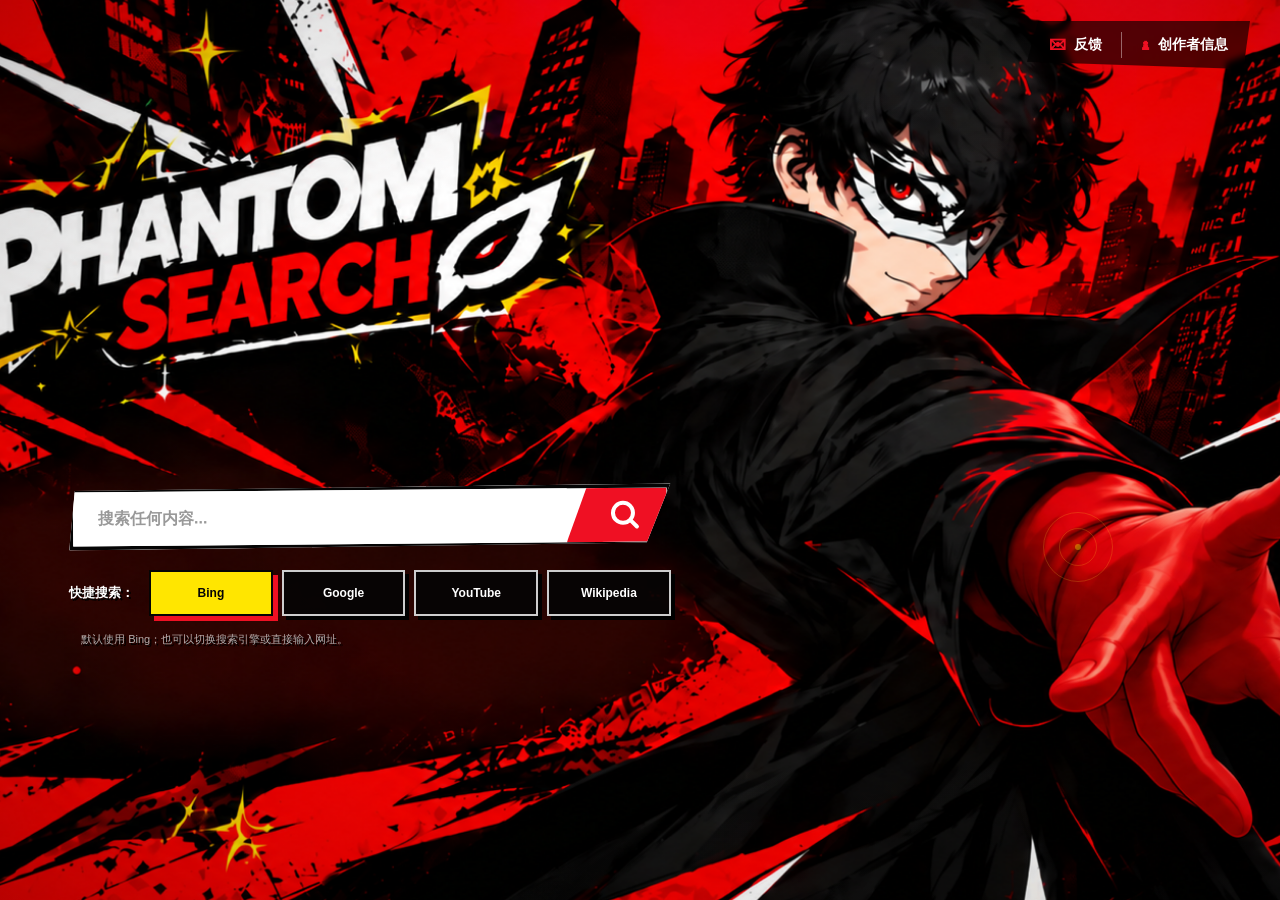
==== commit 9c695539: "Update index.html" ====
--- a/index.html
+++ b/index.html
@@ -1,11 +1,9 @@
 <!doctype html>
 <html lang="zh-CN">
-
 <head>
 <meta charset="utf-8">
 <meta name="viewport" content="width=device-width,initial-scale=1">
-
-<title>FEEDBACK | PHANTOM SEARCH</title>
+<title>PHANTOM SEARCH</title>
 
 <style>
 :root{
@@ -16,9 +14,7 @@
     --gold:#ffc928;
 }
 
-*{
-    box-sizing:border-box;
-}
+*{box-sizing:border-box}
 
 html,body{
     margin:0;
@@ -28,888 +24,924 @@
 
 body{
     overflow:hidden;
-
     background:#000;
-
     color:#fff;
-
-    font-family:
-        Impact,
-        "Arial Black",
-        "Microsoft YaHei",
-        sans-serif;
+    font-family:Impact,"Arial Black","Microsoft YaHei",sans-serif;
+}
+
+.stage{
+    position:fixed;
+    inset:0;
+    overflow:hidden;
+    background:#000;
 }
 
 /* =====================================================
-   BACKGROUND
+   HOME BACKGROUND
 ===================================================== */
 
-.feedback-bg{
-    position:fixed;
-
+.background{
+    position:absolute;
     inset:-2%;
 
     background:
-        url("assets/feedback-bg.png?v=6")
-        center / cover
+        url("assets/home-bg.png?v=6")
+        center 48% / cover
         no-repeat;
 
     transform:scale(1.025);
-}
-
-.feedback-bg::after{
+
+    transition:
+        transform .6s cubic-bezier(.2,.8,.2,1),
+        filter .4s ease;
+}
+
+.background::after{
     content:"";
-
     position:absolute;
     inset:0;
+
+    background:
+        radial-gradient(
+            ellipse at 55% 48%,
+            transparent 42%,
+            rgba(0,0,0,.12) 74%,
+            rgba(0,0,0,.3) 100%
+        );
+
+    pointer-events:none;
+}
+
+/* =====================================================
+   NAV
+===================================================== */
+
+.top-nav{
+    position:absolute;
+    top:21px;
+    right:30px;
+    z-index:40;
+
+    display:flex;
+    align-items:center;
+    gap:6px;
+
+    padding:5px 9px;
+
+    background:rgba(0,0,0,.63);
+    backdrop-filter:blur(3px);
+
+    clip-path:
+        polygon(
+            5% 0,
+            100% 0,
+            97% 100%,
+            0 85%
+        );
+}
+
+.nav-link{
+    position:relative;
+
+    display:flex;
+    align-items:center;
+    gap:8px;
+
+    padding:9px 13px;
+
+    color:#fff;
+    text-decoration:none;
+
+    font-family:"Microsoft YaHei",sans-serif;
+    font-size:14px;
+    font-weight:900;
+
+    transition:.16s ease;
+}
+
+.nav-link:hover{
+    color:var(--yellow);
+    transform:translateY(-3px);
+}
+
+.nav-link::after{
+    content:"";
+
+    position:absolute;
+    left:10px;
+    right:10px;
+    bottom:2px;
+
+    height:3px;
+
+    background:var(--red);
+
+    transform:scaleX(0);
+    transform-origin:left;
+
+    transition:.17s ease;
+}
+
+.nav-link:hover::after{
+    transform:scaleX(1);
+}
+
+.nav-icon{
+    color:var(--red);
+    font-size:17px;
+}
+
+.nav-divider{
+    width:1px;
+    height:26px;
+
+    background:rgba(255,255,255,.4);
+}
+
+/* =====================================================
+   SEARCH AREA
+===================================================== */
+
+.search-area{
+    position:absolute;
+
+    left:5.4%;
+    top:54%;
+
+    width:min(720px,47vw);
+
+    z-index:25;
+}
+
+.search-form{
+    position:relative;
+
+    display:flex;
+
+    width:100%;
+    height:62px;
+
+    background:#fff;
+
+    border:4px solid #050505;
+
+    box-shadow:
+        0 0 0 2px #fff,
+        8px 8px 0 rgba(0,0,0,.82);
+
+    clip-path:
+        polygon(
+            1% 4%,
+            100% 0,
+            96% 95%,
+            0 100%
+        );
+
+    transform:rotate(-.5deg);
+
+    transition:
+        transform .17s ease,
+        filter .17s ease;
+}
+
+.search-form:focus-within{
+    transform:
+        rotate(-.5deg)
+        translateY(-3px);
+
+    filter:
+        drop-shadow(
+            0 0 9px
+            rgba(255,230,0,.65)
+        );
+}
+
+/* scan light */
+
+.search-form::after{
+    content:"";
+
+    position:absolute;
+
+    top:0;
+    left:-40%;
+
+    width:24%;
+    height:100%;
 
     pointer-events:none;
 
     background:
         linear-gradient(
             90deg,
-            rgba(0,0,0,.16),
-            transparent 58%
+            transparent,
+            rgba(255,230,0,.15),
+            rgba(255,255,255,.7),
+            transparent
+        );
+
+    transform:skewX(-20deg);
+    opacity:0;
+}
+
+.search-form:focus-within::after{
+    animation:searchScan .75s ease-out;
+}
+
+@keyframes searchScan{
+    0%{
+        left:-40%;
+        opacity:0;
+    }
+
+    20%{
+        opacity:1;
+    }
+
+    100%{
+        left:120%;
+        opacity:0;
+    }
+}
+
+.search-input{
+    flex:1;
+    min-width:0;
+
+    border:0;
+    outline:0;
+
+    padding:0 25px;
+
+    background:#fff;
+    color:#181818;
+
+    font-family:"Microsoft YaHei",sans-serif;
+    font-size:16px;
+    font-weight:700;
+}
+
+.search-input::placeholder{
+    color:#999;
+}
+
+.search-button{
+    position:relative;
+
+    width:100px;
+
+    border:0;
+
+    color:#fff;
+    background:var(--red);
+
+    cursor:pointer;
+
+    clip-path:
+        polygon(
+            20% 0,
+            100% 0,
+            100% 100%,
+            0 100%
+        );
+
+    transition:.15s ease;
+}
+
+.search-button:hover{
+    color:#050505;
+    background:var(--yellow);
+}
+
+.search-icon{
+    position:absolute;
+
+    left:56%;
+    top:47%;
+
+    width:24px;
+    height:24px;
+
+    border:4px solid currentColor;
+    border-radius:50%;
+
+    transform:translate(-50%,-50%);
+}
+
+.search-icon::after{
+    content:"";
+
+    position:absolute;
+
+    right:-9px;
+    bottom:-5px;
+
+    width:12px;
+    height:4px;
+
+    border-radius:3px;
+
+    background:currentColor;
+
+    transform:rotate(45deg);
+}
+
+/* =====================================================
+   ENGINES
+===================================================== */
+
+.engine-section{
+    display:flex;
+    align-items:center;
+
+    gap:15px;
+
+    margin-top:22px;
+}
+
+.engine-title{
+    flex:none;
+
+    font-family:"Microsoft YaHei",sans-serif;
+    font-size:13px;
+    font-weight:900;
+
+    text-shadow:2px 2px #000;
+}
+
+.engine-buttons{
+    flex:1;
+
+    display:grid;
+
+    grid-template-columns:repeat(4,1fr);
+
+    gap:9px;
+}
+
+.engine{
+    height:46px;
+
+    border:2px solid rgba(255,255,255,.8);
+
+    color:#fff;
+    background:rgba(5,5,5,.92);
+
+    box-shadow:4px 4px 0 #000;
+
+    font-family:Arial,"Microsoft YaHei",sans-serif;
+    font-size:12px;
+    font-weight:800;
+
+    cursor:pointer;
+
+    transition:.14s ease;
+}
+
+.engine:hover{
+    border-color:var(--yellow);
+
+    transform:translateY(-3px);
+}
+
+.engine.active{
+    color:#050505;
+
+    background:var(--yellow);
+
+    border-color:#050505;
+
+    box-shadow:
+        5px 5px 0
+        var(--red);
+}
+
+.search-note{
+    margin:16px 0 0 12px;
+
+    color:rgba(255,255,255,.67);
+
+    font-family:"Microsoft YaHei",sans-serif;
+    font-size:11px;
+
+    text-shadow:2px 2px #000;
+}
+
+/* =====================================================
+   HAND ENERGY
+===================================================== */
+
+.hand-energy{
+    position:absolute;
+
+    left:84.2%;
+    top:60.8%;
+
+    width:70px;
+    height:70px;
+
+    z-index:16;
+
+    pointer-events:none;
+
+    opacity:.42;
+
+    transform:translate(-50%,-50%);
+}
+
+.energy-ring{
+    position:absolute;
+    inset:0;
+
+    border:
+        1.5px solid
+        rgba(255,210,40,.48);
+
+    border-radius:50%;
+
+    animation:
+        energyIdle
+        3s ease-in-out infinite;
+}
+
+.energy-ring:nth-child(2){
+    inset:16px;
+    animation-delay:-.8s;
+}
+
+.energy-core{
+    position:absolute;
+
+    left:50%;
+    top:50%;
+
+    width:6px;
+    height:6px;
+
+    border-radius:50%;
+
+    background:var(--yellow);
+
+    box-shadow:
+        0 0 10px var(--yellow),
+        0 0 18px var(--red);
+
+    transform:translate(-50%,-50%);
+}
+
+@keyframes energyIdle{
+    0%,100%{
+        opacity:.1;
+        transform:scale(.65);
+    }
+
+    50%{
+        opacity:.5;
+        transform:
+            scale(1.08)
+            rotate(90deg);
+    }
+}
+
+/* =====================================================
+   TRANSITION SYSTEM
+===================================================== */
+
+.transition{
+    position:fixed;
+
+    inset:0;
+
+    z-index:5000;
+
+    visibility:hidden;
+    pointer-events:none;
+
+    overflow:hidden;
+
+    background:#000;
+}
+
+.target{
+    position:absolute;
+    inset:-2%;
+
+    opacity:0;
+
+    background-size:cover;
+    background-position:center;
+    background-repeat:no-repeat;
+
+    transform:scale(1.1);
+}
+
+/* final page imagery */
+
+.creator-target{
+    background-image:
+        url("assets/creator-bg.png?v=6");
+
+    clip-path:
+        circle(0% at 84% 61%);
+}
+
+.feedback-target{
+    background-image:
+        url("assets/feedback-bg.png?v=6");
+
+    clip-path:
+        circle(0% at 84% 61%);
+}
+
+/* =====================================================
+   TAROT
+===================================================== */
+
+.transition-tarot{
+    position:absolute;
+
+    left:84%;
+    top:61%;
+
+    width:72px;
+    aspect-ratio:2/3;
+
+    z-index:20;
+
+    opacity:0;
+
+    transform:
+        translate(-50%,-50%)
+        scale(.2)
+        rotate(-25deg);
+
+    background:
+        radial-gradient(
+            circle at center,
+            var(--gold) 0 4%,
+            transparent 5%
         ),
-        radial-gradient(
-            ellipse at center,
-            transparent 45%,
-            rgba(0,0,0,.2)
+        conic-gradient(
+            #050505,
+            #42070c,
+            #050505,
+            #310609,
+            #050505
         );
+
+    border:4px solid var(--gold);
+
+    box-shadow:
+        0 0 0 3px #000,
+        0 0 25px rgba(255,202,40,.65);
+}
+
+.transition-tarot::before{
+    content:"✦";
+
+    position:absolute;
+    inset:0;
+
+    display:grid;
+    place-items:center;
+
+    color:var(--gold);
+
+    font-size:34px;
+
+    text-shadow:
+        0 0 10px var(--gold);
+}
+
+.transition-tarot::after{
+    content:"";
+
+    position:absolute;
+    inset:8px;
+
+    border:
+        1px solid
+        rgba(255,202,40,.7);
 }
 
 /* =====================================================
-   PAGE ENTER
+   SHOCK WAVE
 ===================================================== */
 
-.feedback-content{
+.transition-shock{
+    position:absolute;
+
+    left:84%;
+    top:61%;
+
+    width:60px;
+    height:60px;
+
+    z-index:20;
+
+    border:
+        8px solid
+        var(--yellow);
+
+    border-radius:50%;
+
     opacity:0;
 
-    transform:
-        translateX(-25px);
-
-    animation:
-        contentEnter
-        .58s .1s
-        forwards;
-}
-
-@keyframes contentEnter{
-    to{
-        opacity:1;
-        transform:none;
-    }
-}
-
-.entry-shock{
-    position:fixed;
-
-    left:82%;
-    top:58%;
-
-    z-index:300;
-
-    width:80px;
-    height:80px;
-
-    border:
-        6px solid
+    box-shadow:
+        0 0 0 12px
+        rgba(239,16,35,.85),
+        0 0 50px
         var(--yellow);
-
-    border-radius:50%;
-
-    pointer-events:none;
-
-    opacity:0;
 
     transform:
         translate(-50%,-50%)
         scale(.1);
 }
 
-body.from-home
-.entry-shock{
+.transition-flash{
+    position:absolute;
+    inset:0;
+
+    z-index:30;
+
+    background:#fff;
+
+    opacity:0;
+}
+
+/* =====================================================
+   CREATOR TRANSITION
+===================================================== */
+
+body.to-creator .transition{
+    visibility:visible;
+}
+
+body.to-creator .background{
     animation:
-        entryShock
-        .58s ease-out;
-}
-
-@keyframes entryShock{
+        homeCreator
+        1.15s
+        cubic-bezier(.2,.8,.2,1)
+        forwards;
+}
+
+body.to-creator .creator-target{
+    animation:
+        creatorReveal
+        1.08s .14s
+        cubic-bezier(.65,0,.2,1)
+        forwards;
+}
+
+body.to-creator .transition-tarot{
+    animation:
+        tarotMove
+        1.05s .08s
+        cubic-bezier(.2,.85,.2,1)
+        forwards;
+}
+
+body.to-creator .transition-flash{
+    animation:
+        flashFX
+        .18s .78s
+        ease-out forwards;
+}
+
+@keyframes homeCreator{
     0%{
-        opacity:.9;
+        transform:scale(1.025);
+    }
+
+    55%{
+        transform:
+            scale(1.065)
+            translate(-1.8%,.5%);
+    }
+
+    100%{
+        transform:
+            scale(1.1)
+            translate(-3%,1%);
+    }
+}
+
+@keyframes creatorReveal{
+    0%{
+        opacity:0;
+
+        clip-path:
+            circle(
+                0% at 84% 61%
+            );
+
+        transform:scale(1.12);
+    }
+
+    28%{
+        opacity:.45;
+    }
+
+    72%{
+        opacity:1;
+
+        clip-path:
+            circle(
+                90% at 84% 61%
+            );
+    }
+
+    100%{
+        opacity:1;
+
+        clip-path:
+            circle(
+                170% at 84% 61%
+            );
+
+        transform:scale(1);
+    }
+}
+
+@keyframes tarotMove{
+    0%{
+        opacity:0;
+
+        transform:
+            translate(-50%,-50%)
+            scale(.2)
+            rotate(-25deg);
+    }
+
+    18%{
+        opacity:1;
+
+        transform:
+            translate(-50%,-65%)
+            scale(.9)
+            rotate(10deg);
+    }
+
+    52%{
+        opacity:1;
+
+        left:69%;
+        top:47%;
+
+        transform:
+            translate(-50%,-50%)
+            scale(1.6)
+            rotate(180deg);
+    }
+
+    76%{
+        opacity:1;
+
+        left:57%;
+        top:50%;
+
+        transform:
+            translate(-50%,-50%)
+            scale(3)
+            rotate(350deg);
+    }
+
+    100%{
+        opacity:0;
+
+        left:50%;
+        top:50%;
+
+        transform:
+            translate(-50%,-50%)
+            scale(9)
+            rotate(375deg);
+    }
+}
+
+/* =====================================================
+   FEEDBACK TRANSITION
+===================================================== */
+
+body.to-feedback .transition{
+    visibility:visible;
+}
+
+body.to-feedback .background{
+    animation:
+        homeFeedback
+        .95s
+        cubic-bezier(.2,.85,.2,1)
+        forwards;
+}
+
+body.to-feedback .feedback-target{
+    animation:
+        feedbackReveal
+        .92s .08s
+        cubic-bezier(.65,0,.2,1)
+        forwards;
+}
+
+body.to-feedback .transition-shock{
+    animation:
+        shockMove
+        .55s .05s
+        ease-out
+        forwards;
+}
+
+body.to-feedback .transition-flash{
+    animation:
+        flashFX
+        .16s .38s
+        ease-out forwards;
+}
+
+@keyframes homeFeedback{
+    0%{
+        transform:scale(1.025);
+    }
+
+    50%{
+        transform:
+            scale(1.09)
+            translate(-2%,1%);
+    }
+
+    100%{
+        transform:
+            scale(1.14)
+            translate(-4%,1.5%);
+    }
+}
+
+@keyframes feedbackReveal{
+    0%{
+        opacity:0;
+
+        clip-path:
+            circle(
+                0% at 84% 61%
+            );
+
+        transform:scale(1.12);
+    }
+
+    30%{
+        opacity:.45;
+    }
+
+    70%{
+        opacity:1;
+
+        clip-path:
+            circle(
+                95% at 84% 61%
+            );
+    }
+
+    100%{
+        opacity:1;
+
+        clip-path:
+            circle(
+                170% at 84% 61%
+            );
+
+        transform:scale(1);
+    }
+}
+
+@keyframes shockMove{
+    0%{
+        opacity:0;
 
         transform:
             translate(-50%,-50%)
             scale(.1);
     }
 
+    18%{
+        opacity:1;
+    }
+
     100%{
         opacity:0;
 
         transform:
             translate(-50%,-50%)
-            scale(11);
-    }
-}
-
-/* =====================================================
-   NAV
-===================================================== */
-
-.top-nav{
-    position:fixed;
-
-    top:22px;
-    right:30px;
-
-    z-index:100;
-
-    display:flex;
-
-    gap:10px;
-}
-
-.top-nav a{
-    padding:9px 15px;
-
-    color:#050505;
-    background:#fff;
-
-    border:
-        3px solid
-        #050505;
-
-    box-shadow:
-        5px 5px
-        #050505;
-
-    text-decoration:none;
-
-    font-family:
-        "Microsoft YaHei",
-        sans-serif;
-
-    font-size:13px;
-    font-weight:900;
-
-    transform:
-        skew(-7deg);
-
-    transition:.15s ease;
-}
-
-.top-nav a:first-child{
-    background:
-        var(--yellow);
-}
-
-.top-nav a:hover{
-    transform:
-        skew(-7deg)
-        translate(-3px,-3px);
-}
-
-/* =====================================================
-   LEFT PANEL
-===================================================== */
-
-.feedback-panel{
-    position:relative;
-
-    z-index:30;
-
-    width:min(690px,45vw);
-
-    margin-left:4.5vw;
-
-    padding-top:4vh;
-}
-
-/* =====================================================
-   TITLE
-===================================================== */
-
-.feedback-title{
-    display:inline-block;
-}
-
-.feedback-title h1{
-    margin:0;
-
-    font-size:
-        clamp(
-            50px,
-            5vw,
-            86px
-        );
-
-    line-height:.82;
-
-    color:#fff;
-
-    -webkit-text-stroke:
-        3px #050505;
-
-    text-shadow:
-        7px 7px #050505;
-
-    transform:
-        rotate(-2deg);
-}
-
-.feedback-title h1 span{
-    color:var(--red);
-}
-
-.feedback-title .english{
-    display:inline-block;
-
-    margin:
-        -4px 0 0 110px;
-
-    padding:
-        3px 14px;
-
-    color:#050505;
-
-    background:
-        var(--yellow);
-
-    border:
-        3px solid
-        #050505;
-
-    box-shadow:
-        5px 5px
-        #050505;
-
-    font-size:
-        clamp(
-            18px,
-            1.9vw,
-            32px
-        );
-
-    transform:
-        rotate(-3deg);
-}
-
-.slogan{
-    display:inline-block;
-
-    margin:
-        5px 0 12px 80px;
-
-    padding:
-        6px 13px;
-
-    color:#050505;
-
-    background:
-        var(--yellow);
-
-    border:
-        3px solid
-        #050505;
-
-    box-shadow:
-        5px 5px #050505;
-
-    font-family:
-        "Microsoft YaHei",
-        sans-serif;
-
-    font-size:12px;
-    font-weight:900;
-}
-
-/* =====================================================
-   FORM
-===================================================== */
-
-.feedback-form{
-    position:relative;
-
-    padding:
-        16px 20px 18px;
-
-    background:
-        rgba(3,3,3,.91);
-
-    border:
-        4px solid
-        var(--red);
-
-    box-shadow:
-        9px 9px
-        rgba(0,0,0,.8);
-
-    clip-path:
-        polygon(
-            1% 0,
-            98% 2%,
-            100% 95%,
-            96% 100%,
-            2% 98%,
-            0 5%
-        );
-}
-
-.field{
-    margin-bottom:12px;
-}
-
-.field-label{
-    display:flex;
-    align-items:center;
-
-    gap:8px;
-
-    margin-bottom:7px;
-}
-
-.cn-label{
-    padding:
-        4px 10px;
-
-    color:#050505;
-
-    background:#fff;
-
-    border:
-        2px solid
-        #050505;
-
-    font-family:
-        "Microsoft YaHei",
-        sans-serif;
-
-    font-size:11px;
-    font-weight:900;
-}
-
-.en-label{
-    color:var(--red);
-
-    font-size:10px;
-}
-
-/* =====================================================
-   TYPES
-===================================================== */
-
-.type-options{
-    display:grid;
-
-    grid-template-columns:
-        repeat(3,1fr);
-
-    gap:9px;
-}
-
-.type-option{
-    position:relative;
-}
-
-.type-option input{
-    position:absolute;
-
-    opacity:0;
-}
-
-.type-option label{
-    display:flex;
-
-    align-items:center;
-    justify-content:center;
-
-    min-height:41px;
-
-    color:#fff;
-
-    background:#111;
-
-    border:
-        3px solid
-        #fff;
-
-    font-family:
-        "Microsoft YaHei",
-        sans-serif;
-
-    font-size:12px;
-    font-weight:900;
-
-    transition:.14s ease;
-}
-
-.type-option label:hover{
-    border-color:
-        var(--yellow);
-
-    transform:
-        translateY(-3px);
-}
-
-.type-option input:checked
-+
-label{
-    color:#050505;
-
-    background:
-        var(--yellow);
-
-    border-color:
-        var(--red);
-
-    box-shadow:
-        5px 5px
-        var(--red);
-}
-
-/* =====================================================
-   TEXT
-===================================================== */
-
-.textarea-wrap{
-    position:relative;
-
-    overflow:hidden;
-}
-
-textarea{
-    display:block;
-
-    width:100%;
-    height:103px;
-
-    resize:none;
-
-    padding:
-        12px 14px 25px;
-
-    outline:0;
-
-    color:#fff;
-    background:#101010;
-
-    border:
-        3px solid #fff;
-
-    font-family:
-        "Microsoft YaHei",
-        sans-serif;
-
-    font-size:12px;
-
-    line-height:1.6;
-
-    transition:.18s ease;
-}
-
-textarea:focus{
-    border-color:
-        var(--yellow);
-
-    box-shadow:
-        0 0 0 3px
-        var(--red);
-}
-
-.char-count{
-    position:absolute;
-
-    right:9px;
-    bottom:6px;
-
-    color:
-        rgba(255,255,255,.58);
-
-    font-family:Arial,sans-serif;
-    font-size:10px;
-}
-
-/* =====================================================
-   RATING
-===================================================== */
-
-.rating-row{
-    display:flex;
-    align-items:center;
-
-    gap:5px;
-
-    min-height:40px;
-}
-
-.star{
-    padding:0;
-
-    border:0;
-
-    background:none;
-
-    color:#fff;
-
-    font-size:34px;
-
-    line-height:1;
-
-    -webkit-text-stroke:
-        2px #050505;
-
-    text-shadow:
-        2px 2px #050505;
-
-    transition:.14s ease;
-}
-
-.star:hover{
-    transform:
-        scale(1.2)
-        rotate(-8deg);
-}
-
-.star.active{
-    color:var(--yellow);
-
-    text-shadow:
-        0 0 12px
-        var(--yellow);
-}
-
-.rating-text{
-    margin-left:8px;
-
-    color:
-        rgba(255,255,255,.65);
-
-    font-family:
-        "Microsoft YaHei",
-        sans-serif;
-
-    font-size:10px;
-}
-
-/* =====================================================
-   CONTACT
-===================================================== */
-
-.contact-input{
-    width:100%;
-    height:39px;
-
-    padding:
-        0 12px;
-
-    outline:0;
-
-    color:#fff;
-    background:#101010;
-
-    border:
-        3px solid #fff;
-
-    font-family:
-        "Microsoft YaHei",
-        sans-serif;
-
-    font-size:11px;
-}
-
-.contact-input:focus{
-    border-color:
-        var(--yellow);
-
-    box-shadow:
-        0 0 0 3px
-        var(--red);
-}
-
-/* =====================================================
-   SUBMIT
-===================================================== */
-
-.submit-wrap{
-    display:flex;
-
-    justify-content:center;
-
-    margin-top:14px;
-}
-
-.submit-button{
-    min-width:280px;
-
-    padding:
-        11px 34px;
-
-    color:#050505;
-
-    background:
-        var(--yellow);
-
-    border:
-        4px solid
-        #050505;
-
-    box-shadow:
-        8px 8px
-        var(--red),
-        12px 12px
-        #050505;
-
-    font-family:
-        Impact,
-        "Arial Black",
-        "Microsoft YaHei",
-        sans-serif;
-
-    font-size:22px;
-
-    transform:
-        skew(-8deg);
-
-    transition:.14s ease;
-}
-
-.submit-button span{
-    display:inline-block;
-
-    transform:
-        skew(8deg);
-}
-
-.submit-button:hover{
-    transform:
-        skew(-8deg)
-        translate(-4px,-4px);
-}
-
-.submit-button:disabled{
-    opacity:.6;
-}
-
-.form-status{
-    min-height:17px;
-
-    margin-top:12px;
-
-    text-align:center;
-
-    font-family:
-        "Microsoft YaHei",
-        sans-serif;
-
-    font-size:10px;
-    font-weight:900;
-}
-
-.form-status.error{
-    color:#ff5362;
-}
-
-.form-status.sending{
-    color:var(--yellow);
-}
-
-/* =====================================================
-   SUCCESS
-===================================================== */
-
-.success-screen{
-    position:fixed;
-    inset:0;
-
-    z-index:7000;
-
-    display:grid;
-    place-items:center;
-
-    visibility:hidden;
-    opacity:0;
-
-    background:
-        rgba(0,0,0,.75);
-
-    transition:.22s ease;
-}
-
-.success-screen.show{
-    visibility:visible;
-    opacity:1;
-}
-
-.success-card{
-    padding:
-        48px 65px;
-
-    text-align:center;
-
-    background:
-        var(--red);
-
-    border:
-        6px solid
-        #050505;
-
-    box-shadow:
-        15px 15px
-        var(--yellow),
-        22px 22px
-        #050505;
-
-    transform:
-        rotate(-3deg)
-        scale(.72);
-}
-
-.success-screen.show
-.success-card{
-    animation:
-        successPop
-        .5s
-        cubic-bezier(.2,1.45,.3,1)
-        forwards;
-}
-
-@keyframes successPop{
-    to{
-        transform:
-            rotate(-3deg)
-            scale(1);
-    }
-}
-
-.success-card h2{
-    margin:0;
-
-    font-size:
-        clamp(
-            44px,
-            5vw,
-            85px
-        );
-
-    line-height:.82;
-
-    color:#fff;
-
-    -webkit-text-stroke:
-        3px #050505;
-
-    text-shadow:
-        7px 7px #050505;
-}
-
-.success-card h2 span{
-    color:var(--yellow);
-}
-
-.success-card p{
-    font-family:
-        "Microsoft YaHei",
-        sans-serif;
-
-    font-size:13px;
-    font-weight:900;
-}
-
-.success-close{
-    margin-top:15px;
-
-    padding:
-        9px 22px;
-
-    color:#050505;
-
-    background:
-        var(--yellow);
-
-    border:
-        3px solid
-        #050505;
-
-    box-shadow:
-        5px 5px #050505;
-
-    font-family:
-        "Microsoft YaHei",
-        sans-serif;
-
-    font-weight:900;
-}
-
-/* =====================================================
-   EXIT
-===================================================== */
-
-.exit{
-    position:fixed;
-    inset:0;
-
-    z-index:5000;
-
-    pointer-events:none;
-
-    visibility:hidden;
-}
-
-.exit::before{
-    content:"";
-
-    position:absolute;
-    inset:-20%;
-
-    background:var(--red);
-
-    transform:
-        translateX(-130%)
-        rotate(-7deg);
-}
-
-.exit::after{
-    content:"";
-
-    position:absolute;
-    inset:-20%;
-
-    background:#000;
-
-    transform:
-        translateX(130%)
-        rotate(6deg);
-}
-
-body.leaving .exit{
-    visibility:visible;
-}
-
-body.leaving .exit::before{
-    animation:
-        exitA
-        .4s forwards;
-}
-
-body.leaving .exit::after{
-    animation:
-        exitB
-        .4s .1s forwards;
-}
-
-@keyframes exitA{
-    to{
-        transform:
-            translateX(-20%)
-            rotate(-7deg);
-    }
-}
-
-@keyframes exitB{
-    to{
-        transform:
-            translateX(20%)
-            rotate(6deg);
+            scale(12);
+    }
+}
+
+@keyframes flashFX{
+    0%,100%{
+        opacity:0;
+    }
+
+    48%{
+        opacity:.8;
     }
 }
 
@@ -975,14 +1007,29 @@
 
     pointer-events:none;
 
-    background:
-        var(--yellow);
+    background:var(--yellow);
+
+    clip-path:
+        polygon(
+            50% 0,
+            65% 35%,
+            100% 50%,
+            65% 65%,
+            50% 100%,
+            35% 65%,
+            0 50%,
+            35% 35%
+        );
 
     animation:
         trailFade
         .5s forwards;
 }
 
+.trail.red{
+    background:var(--red);
+}
+
 @keyframes trailFade{
     to{
         opacity:0;
@@ -999,29 +1046,55 @@
 
 @media(max-width:800px){
 
-    body{
-        overflow:auto;
-    }
-
-    .feedback-bg{
+    .background{
         background-position:
-            66% center;
-
-        filter:
-            brightness(.55);
-    }
-
-    .feedback-panel{
+            65% center;
+
+        filter:brightness(.72);
+    }
+
+    .search-area{
+        left:5%;
+        top:auto;
+        bottom:6%;
+
         width:90%;
 
-        margin:
-            95px auto 50px;
-
-        padding:0;
-    }
-
-    .type-options{
-        grid-template-columns:1fr;
+        padding:13px;
+
+        background:
+            rgba(0,0,0,.72);
+
+        border-left:
+            5px solid
+            var(--red);
+    }
+
+    .search-form{
+        height:55px;
+    }
+
+    .engine-section{
+        display:block;
+
+        margin-top:14px;
+    }
+
+    .engine-title{
+        display:none;
+    }
+
+    .engine-buttons{
+        gap:6px;
+    }
+
+    .engine{
+        height:42px;
+        font-size:10px;
+    }
+
+    .search-note{
+        display:none;
     }
 
     .top-nav{
@@ -1029,15 +1102,18 @@
         right:8px;
     }
 
-    .success-card{
-        width:86%;
-        padding:
-            40px 20px;
+    .nav-link{
+        padding:7px 9px;
+        font-size:11px;
+    }
+
+    .hand-energy{
+        display:none;
     }
 }
 
 @media(pointer:fine){
-    body,input,textarea,button,a,label{
+    body,input,button,a{
         cursor:none;
     }
 }
@@ -1053,334 +1129,135 @@
 
 <body>
 
-
-<div class="feedback-bg"></div>
-
-<div class="entry-shock"></div>
-
-
-<div class="feedback-content">
+<div class="stage">
+
+    <div
+        class="background"
+        id="background">
+    </div>
 
     <nav class="top-nav">
 
         <a
-            href="index.html"
-            data-page>
-            返回搜索
+            href="feedback.html"
+            class="nav-link"
+            id="feedbackLink">
+
+            <span class="nav-icon">✉</span>
+            <span>反馈</span>
+
         </a>
+
+        <div class="nav-divider"></div>
 
         <a
             href="creator.html"
-            data-page>
-            创作者信息
+            class="nav-link"
+            id="creatorLink">
+
+            <span class="nav-icon">♟</span>
+            <span>创作者信息</span>
+
         </a>
 
     </nav>
 
 
-    <main class="feedback-panel">
-
-        <header class="feedback-title">
-
-            <h1>
-                意见<span>反馈</span>
-            </h1>
-
-            <div class="english">
-                FEEDBACK
+    <main class="search-area">
+
+        <form
+            class="search-form"
+            id="searchForm">
+
+            <input
+                class="search-input"
+                id="searchInput"
+                type="text"
+                autocomplete="off"
+                placeholder="搜索任何内容..."
+            >
+
+            <button
+                class="search-button"
+                type="submit"
+                aria-label="搜索">
+
+                <span class="search-icon"></span>
+
+            </button>
+
+        </form>
+
+
+        <div class="engine-section">
+
+            <span class="engine-title">
+                快捷搜索：
+            </span>
+
+            <div class="engine-buttons">
+
+                <button
+                    class="engine active"
+                    type="button"
+                    data-engine="bing">
+                    Bing
+                </button>
+
+                <button
+                    class="engine"
+                    type="button"
+                    data-engine="google">
+                    Google
+                </button>
+
+                <button
+                    class="engine"
+                    type="button"
+                    data-engine="youtube">
+                    YouTube
+                </button>
+
+                <button
+                    class="engine"
+                    type="button"
+                    data-engine="wikipedia">
+                    Wikipedia
+                </button>
+
             </div>
 
-        </header>
-
-
-        <div class="slogan">
-            你的反馈，是我们的行动力！
         </div>
 
-
-        <form
-            class="feedback-form"
-            id="feedbackForm">
-
-
-            <div class="field">
-
-                <div class="field-label">
-
-                    <span class="cn-label">
-                        反馈类型
-                    </span>
-
-                    <span class="en-label">
-                        TYPE
-                    </span>
-
-                </div>
-
-
-                <div class="type-options">
-
-
-                    <div class="type-option">
-
-                        <input
-                            id="feature"
-                            type="radio"
-                            name="feedback_type"
-                            value="功能建议"
-                            checked>
-
-                        <label for="feature">
-                            ✦ 功能建议
-                        </label>
-
-                    </div>
-
-
-                    <div class="type-option">
-
-                        <input
-                            id="bug"
-                            type="radio"
-                            name="feedback_type"
-                            value="问题反馈">
-
-                        <label for="bug">
-                            ⚠ 问题反馈
-                        </label>
-
-                    </div>
-
-
-                    <div class="type-option">
-
-                        <input
-                            id="other"
-                            type="radio"
-                            name="feedback_type"
-                            value="其他">
-
-                        <label for="other">
-                            ◆ 其他
-                        </label>
-
-                    </div>
-
-
-                </div>
-
-            </div>
-
-
-            <div class="field">
-
-                <div class="field-label">
-
-                    <span class="cn-label">
-                        详细描述
-                    </span>
-
-                    <span class="en-label">
-                        DETAIL
-                    </span>
-
-                </div>
-
-
-                <div class="textarea-wrap">
-
-                    <textarea
-                        id="message"
-                        name="message"
-                        maxlength="500"
-                        required
-                        placeholder="告诉我你对 PHANTOM SEARCH 的想法……"></textarea>
-
-
-                    <div class="char-count">
-
-                        <span id="charCount">
-                            0
-                        </span>
-
-                        / 500
-
-                    </div>
-
-                </div>
-
-            </div>
-
-
-            <div class="field">
-
-                <div class="field-label">
-
-                    <span class="cn-label">
-                        满意度
-                    </span>
-
-                    <span class="en-label">
-                        RATING
-                    </span>
-
-                </div>
-
-
-                <div class="rating-row">
-
-                    <button
-                        class="star"
-                        type="button"
-                        data-value="1">
-                        ★
-                    </button>
-
-                    <button
-                        class="star"
-                        type="button"
-                        data-value="2">
-                        ★
-                    </button>
-
-                    <button
-                        class="star"
-                        type="button"
-                        data-value="3">
-                        ★
-                    </button>
-
-                    <button
-                        class="star"
-                        type="button"
-                        data-value="4">
-                        ★
-                    </button>
-
-                    <button
-                        class="star"
-                        type="button"
-                        data-value="5">
-                        ★
-                    </button>
-
-
-                    <span
-                        class="rating-text"
-                        id="ratingText">
-
-                        点击星星评分
-
-                    </span>
-
-
-                    <input
-                        type="hidden"
-                        name="rating"
-                        id="ratingInput">
-
-                </div>
-
-            </div>
-
-
-            <div class="field">
-
-                <div class="field-label">
-
-                    <span class="cn-label">
-                        联系方式
-                    </span>
-
-                    <span class="en-label">
-                        CONTACT / OPTIONAL
-                    </span>
-
-                </div>
-
-
-                <input
-                    class="contact-input"
-                    type="text"
-                    name="contact"
-                    maxlength="120"
-                    placeholder="邮箱 / 社交账号（可选）">
-
-            </div>
-
-
-            <div class="submit-wrap">
-
-                <button
-                    class="submit-button"
-                    id="submitButton"
-                    type="submit">
-
-                    <span>
-                        提交反馈 ➤
-                    </span>
-
-                </button>
-
-            </div>
-
-
-            <div
-                class="form-status"
-                id="formStatus">
-            </div>
-
-        </form>
+        <div class="search-note">
+            默认使用 Bing；也可以切换搜索引擎或直接输入网址。
+        </div>
 
     </main>
 
+
+    <div class="hand-energy">
+        <div class="energy-ring"></div>
+        <div class="energy-ring"></div>
+        <div class="energy-core"></div>
+    </div>
+
 </div>
 
 
-<div
-    class="success-screen"
-    id="successScreen">
-
-    <div class="success-card">
-
-        <h2>
-
-            THANKS
-            <br>
-
-            <span>
-                FOR YOUR
-            </span>
-
-            <br>
-
-            FEEDBACK!
-
-        </h2>
-
-
-        <p>
-            反馈已成功送达。
-            <br>
-            感谢你帮助 PHANTOM SEARCH 变得更好。
-        </p>
-
-
-        <button
-            class="success-close"
-            id="successClose"
-            type="button">
-
-            RETURN ↩
-
-        </button>
-
-    </div>
+<div class="transition">
+
+    <div class="target creator-target"></div>
+
+    <div class="target feedback-target"></div>
+
+    <div class="transition-tarot"></div>
+
+    <div class="transition-shock"></div>
+
+    <div class="transition-flash"></div>
 
 </div>
-
-
-<div class="exit"></div>
 
 
 <div
@@ -1392,90 +1269,58 @@
 <script>
 
 /* =====================================================
-   ENTRY
+   SEARCH
 ===================================================== */
 
-if(
-    sessionStorage.getItem(
-        "phantomTransition"
-    )
-    ===
-    "feedback"
-){
-
-    document.body.classList.add(
-        "from-home"
-    );
-
-    sessionStorage.removeItem(
-        "phantomTransition"
-    );
-}
-
-
-/* =====================================================
-   CHAR COUNT
-===================================================== */
-
-const message =
-    document.getElementById(
-        "message"
-    );
-
-const charCount =
-    document.getElementById(
-        "charCount"
-    );
-
-
-message.addEventListener(
-    "input",
-    ()=>{
-
-        charCount.textContent =
-            message.value.length;
-
-    }
-);
-
-
-/* =====================================================
-   RATING
-===================================================== */
-
-const stars =
-    document.querySelectorAll(
-        ".star"
-    );
-
-const ratingInput =
-    document.getElementById(
-        "ratingInput"
-    );
-
-const ratingText =
-    document.getElementById(
-        "ratingText"
-    );
-
-let rating=0;
-
-
-stars.forEach(star=>{
-
-    star.addEventListener(
+const searchForm =
+    document.getElementById("searchForm");
+
+const searchInput =
+    document.getElementById("searchInput");
+
+const engineButtons =
+    document.querySelectorAll(".engine");
+
+let currentEngine =
+    "bing";
+
+const engines = {
+
+    bing:
+        "https://www.bing.com/search?q=",
+
+    google:
+        "https://www.google.com/search?q=",
+
+    youtube:
+        "https://www.youtube.com/results?search_query=",
+
+    wikipedia:
+        "https://zh.wikipedia.org/w/index.php?search="
+};
+
+
+engineButtons.forEach(button=>{
+
+    button.addEventListener(
         "click",
-        ()=>{
-
-            rating =
-                Number(
-                    star.dataset.value
-                );
-
-            ratingInput.value =
-                rating;
-
-            updateStars();
+        function(){
+
+            engineButtons.forEach(
+                item =>
+                    item.classList.remove(
+                        "active"
+                    )
+            );
+
+            this.classList.add(
+                "active"
+            );
+
+            currentEngine =
+                this.dataset.engine;
+
+            searchInput.focus();
 
         }
     );
@@ -1483,309 +1328,160 @@
 });
 
 
-function updateStars(){
-
-    stars.forEach(star=>{
-
-        star.classList.toggle(
-            "active",
-            Number(
-                star.dataset.value
-            )
-            <=
-            rating
-        );
-
-    });
-
-
-    ratingText.textContent =
-        rating
-        ?
-        rating + " / 5"
-        :
-        "点击星星评分";
-
-}
-
-
-/* =====================================================
-   FORM SUBMIT
-===================================================== */
-
-const form =
-    document.getElementById(
-        "feedbackForm"
-    );
-
-const submitButton =
-    document.getElementById(
-        "submitButton"
-    );
-
-const formStatus =
-    document.getElementById(
-        "formStatus"
-    );
-
-const successScreen =
-    document.getElementById(
-        "successScreen"
-    );
-
-
-form.addEventListener(
+searchForm.addEventListener(
     "submit",
-    async event=>{
+    event=>{
 
         event.preventDefault();
 
-
-        if(
-            message.value
-            .trim()
-            .length < 3
-        ){
-
-            error(
-                "请至少写下几个字的反馈内容。"
-            );
+        const value =
+            searchInput.value.trim();
+
+        if(!value){
+
+            searchInput.focus();
 
             return;
         }
 
-
         if(
-            rating === 0
+            /^https?:\/\//i
+            .test(value)
         ){
 
-            error(
-                "请先选择 1–5 星满意度。"
-            );
+            location.href =
+                value;
 
             return;
         }
 
-
-        submitButton.disabled =
-            true;
-
-
-        submitButton
-            .querySelector("span")
-            .textContent =
-            "正在发送……";
-
-
-        formStatus.className =
-            "form-status sending";
-
-
-        formStatus.textContent =
-            "正在发送反馈……";
-
-
-        const data =
-            new FormData(form);
-
-
-        data.append(
-            "_subject",
-            "PHANTOM SEARCH - New Feedback"
-        );
-
-
-        data.append(
-            "_template",
-            "table"
-        );
-
-
-        try{
-
-            const response =
-                await fetch(
-                    "https://formsubmit.co/ajax/Henrychen2008@hotmail.com",
-                    {
-                        method:"POST",
-
-                        headers:{
-                            "Accept":
-                            "application/json"
-                        },
-
-                        body:data
-                    }
-                );
-
-
-            if(
-                !response.ok
-            ){
-
-                throw new Error();
-
-            }
-
-
-            const result =
-                await response.json();
-
-
-            if(
-                result.success === true
-                ||
-                result.success === "true"
-            ){
-
-                success();
-
-            }else{
-
-                throw new Error();
-
-            }
-
+        if(
+            !/\s/.test(value)
+            &&
+            /^[a-z0-9-]+(\.[a-z0-9-]+)+([/?#].*)?$/i
+            .test(value)
+        ){
+
+            location.href =
+                "https://" + value;
+
+            return;
         }
-        catch(err){
-
-            console.error(err);
-
-
-            error(
-                "暂时没有发送成功，请稍后再试。"
-            );
-
-
-            resetButton();
-
-        }
+
+        location.href =
+            engines[currentEngine]
+            +
+            encodeURIComponent(value);
 
     }
 );
 
 
-function success(){
-
-    successScreen
-        .classList
-        .add("show");
-
-
-    form.reset();
-
-
-    rating=0;
-
-    ratingInput.value="";
-
-    updateStars();
-
-
-    charCount.textContent="0";
-
-
-    formStatus.textContent="";
-
-    formStatus.className=
-        "form-status";
-
-
-    resetButton();
-
-}
-
-
-function error(text){
-
-    formStatus.className =
-        "form-status error";
-
-    formStatus.textContent =
-        text;
-
-}
-
-
-function resetButton(){
-
-    submitButton.disabled=
-        false;
-
-
-    submitButton
-        .querySelector("span")
-        .textContent =
-        "提交反馈 ➤";
-
-}
-
-
-/* SUCCESS CLOSE */
+/* =====================================================
+   PAGE TRANSITION
+===================================================== */
+
+let leaving =
+    false;
+
 
 document
-.getElementById(
-    "successClose"
-)
+.getElementById("creatorLink")
 .addEventListener(
     "click",
-    ()=>{
-
-        successScreen
+    event=>{
+
+        event.preventDefault();
+
+        if(leaving)return;
+
+        leaving = true;
+
+        sessionStorage.setItem(
+            "phantomTransition",
+            "creator"
+        );
+
+        document.body
             .classList
-            .remove("show");
+            .add("to-creator");
+
+        setTimeout(()=>{
+
+            location.href =
+                "creator.html";
+
+        },1180);
 
     }
 );
 
 
+document
+.getElementById("feedbackLink")
+.addEventListener(
+    "click",
+    event=>{
+
+        event.preventDefault();
+
+        if(leaving)return;
+
+        leaving = true;
+
+        sessionStorage.setItem(
+            "phantomTransition",
+            "feedback"
+        );
+
+        document.body
+            .classList
+            .add("to-feedback");
+
+        setTimeout(()=>{
+
+            location.href =
+                "feedback.html";
+
+        },1010);
+
+    }
+);
+
+
 /* =====================================================
-   PAGE EXIT
+   PARALLAX
 ===================================================== */
 
-let leaving=false;
-
-
-document
-.querySelectorAll(
-    "[data-page]"
-)
-.forEach(link=>{
-
-    link.addEventListener(
-        "click",
-        event=>{
-
-            event.preventDefault();
-
-            if(leaving)return;
-
-            leaving=true;
-
-
-            document.body
-                .classList
-                .add("leaving");
-
-
-            const target=
-                link.href;
-
-
-            setTimeout(
-                ()=>{
-
-                    location.href=
-                        target;
-
-                },
-                470
-            );
-
-        }
-    );
-
-});
+const background =
+    document.getElementById("background");
+
+
+document.addEventListener(
+    "mousemove",
+    event=>{
+
+        if(leaving)return;
+
+        const x =
+            event.clientX /
+            innerWidth - .5;
+
+        const y =
+            event.clientY /
+            innerHeight - .5;
+
+        background.style.transform =
+            `
+            scale(1.03)
+            translate(
+                ${x * -5}px,
+                ${y * -3}px
+            )
+            `;
+
+    }
+);
 
 
 /* =====================================================
@@ -1793,15 +1489,13 @@
 ===================================================== */
 
 const cursor =
-    document.getElementById(
-        "cursor"
-    );
+    document.getElementById("cursor");
 
 let mx=-100;
 let my=-100;
 let cx=-100;
 let cy=-100;
-let last=0;
+let lastTrail=0;
 
 
 document.addEventListener(
@@ -1811,51 +1505,10 @@
         mx=event.clientX;
         my=event.clientY;
 
-
-        const now=
-            performance.now();
-
-
-        if(
-            now-last > 48
-            &&
-            matchMedia(
-                "(pointer:fine)"
-            ).matches
-        ){
-
-            last=now;
-
-
-            const p=
-                document.createElement(
-                    "span"
-                );
-
-
-            p.className=
-                "trail";
-
-
-            p.style.left=
-                mx+"px";
-
-
-            p.style.top=
-                my+"px";
-
-
-            document.body.appendChild(
-                p
-            );
-
-
-            setTimeout(
-                ()=>p.remove(),
-                520
-            );
-
-        }
+        trail(
+            mx,
+            my
+        );
 
     }
 );
@@ -1866,25 +1519,65 @@
     cx+=(mx-cx)*.3;
     cy+=(my-cy)*.3;
 
-
     cursor.style.left=
         cx+"px";
 
-
     cursor.style.top=
         cy+"px";
-
 
     requestAnimationFrame(
         cursorLoop
     );
-
-}
-
+}
 
 cursorLoop();
 
+
+function trail(x,y){
+
+    if(
+        !matchMedia(
+            "(pointer:fine)"
+        ).matches
+    )return;
+
+    const now =
+        performance.now();
+
+    if(
+        now-lastTrail < 45
+    )return;
+
+    lastTrail=now;
+
+    const p =
+        document.createElement("span");
+
+    p.className =
+        Math.random()>.58
+        ?
+        "trail red"
+        :
+        "trail";
+
+    p.style.left =
+        x +
+        (Math.random()-.5)*10 +
+        "px";
+
+    p.style.top =
+        y +
+        (Math.random()-.5)*10 +
+        "px";
+
+    document.body.appendChild(p);
+
+    setTimeout(
+        ()=>p.remove(),
+        520
+    );
+}
+
 </script>
-
 </body>
 </html>
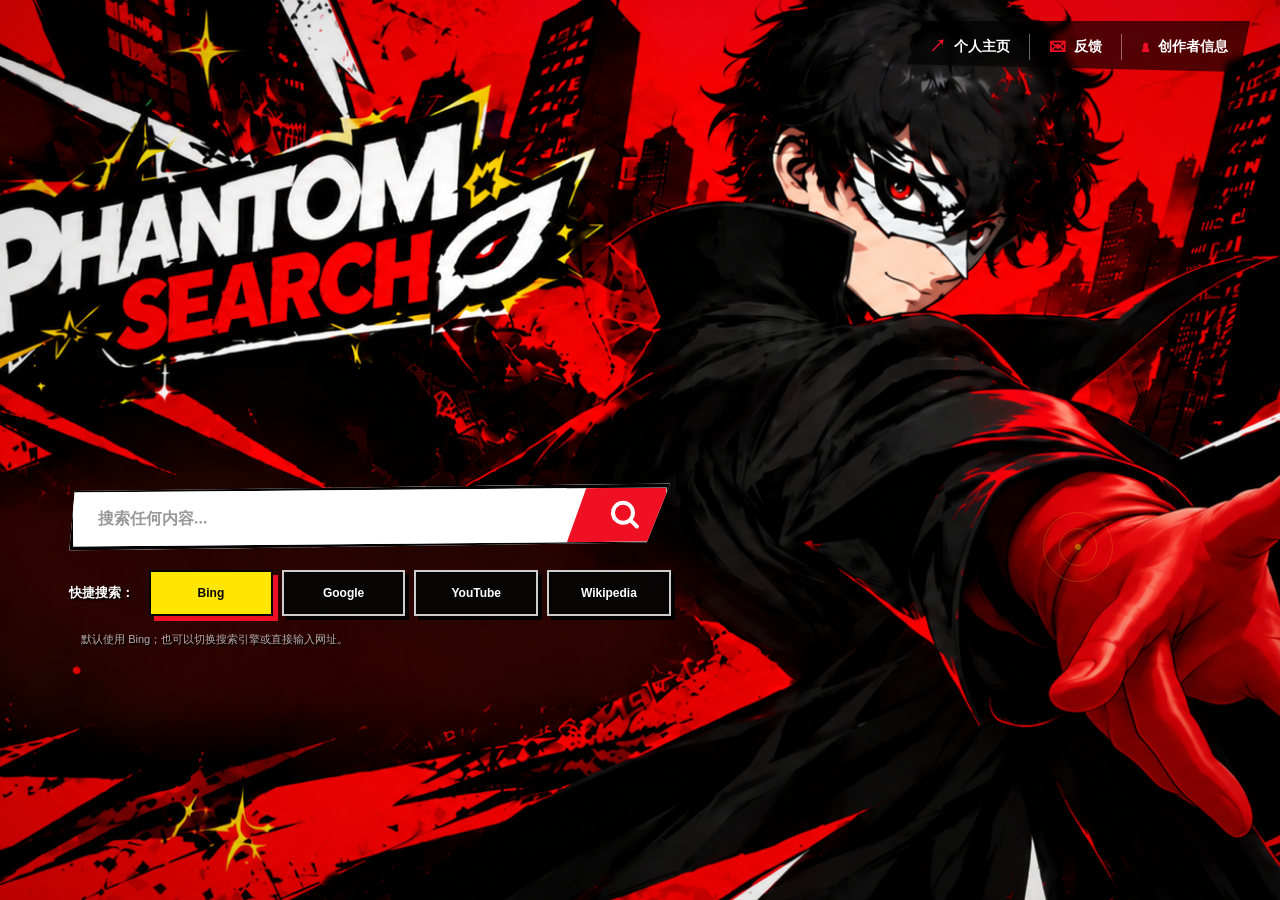
==== commit 1a6682a7: "Make Phantom Persona Archive easy to find from the repository and homepage" ====
--- a/index.html
+++ b/index.html
@@ -1138,6 +1138,13 @@
 
     <nav class="top-nav">
 
+        <a href="./phantom-profile/" class="nav-link" aria-label="打开 PHANTOM PERSONA ARCHIVE 个人主页与数字分身">
+            <span class="nav-icon" aria-hidden="true">↗</span>
+            <span>个人主页</span>
+        </a>
+
+        <div class="nav-divider"></div>
+
         <a
             href="feedback.html"
             class="nav-link"
